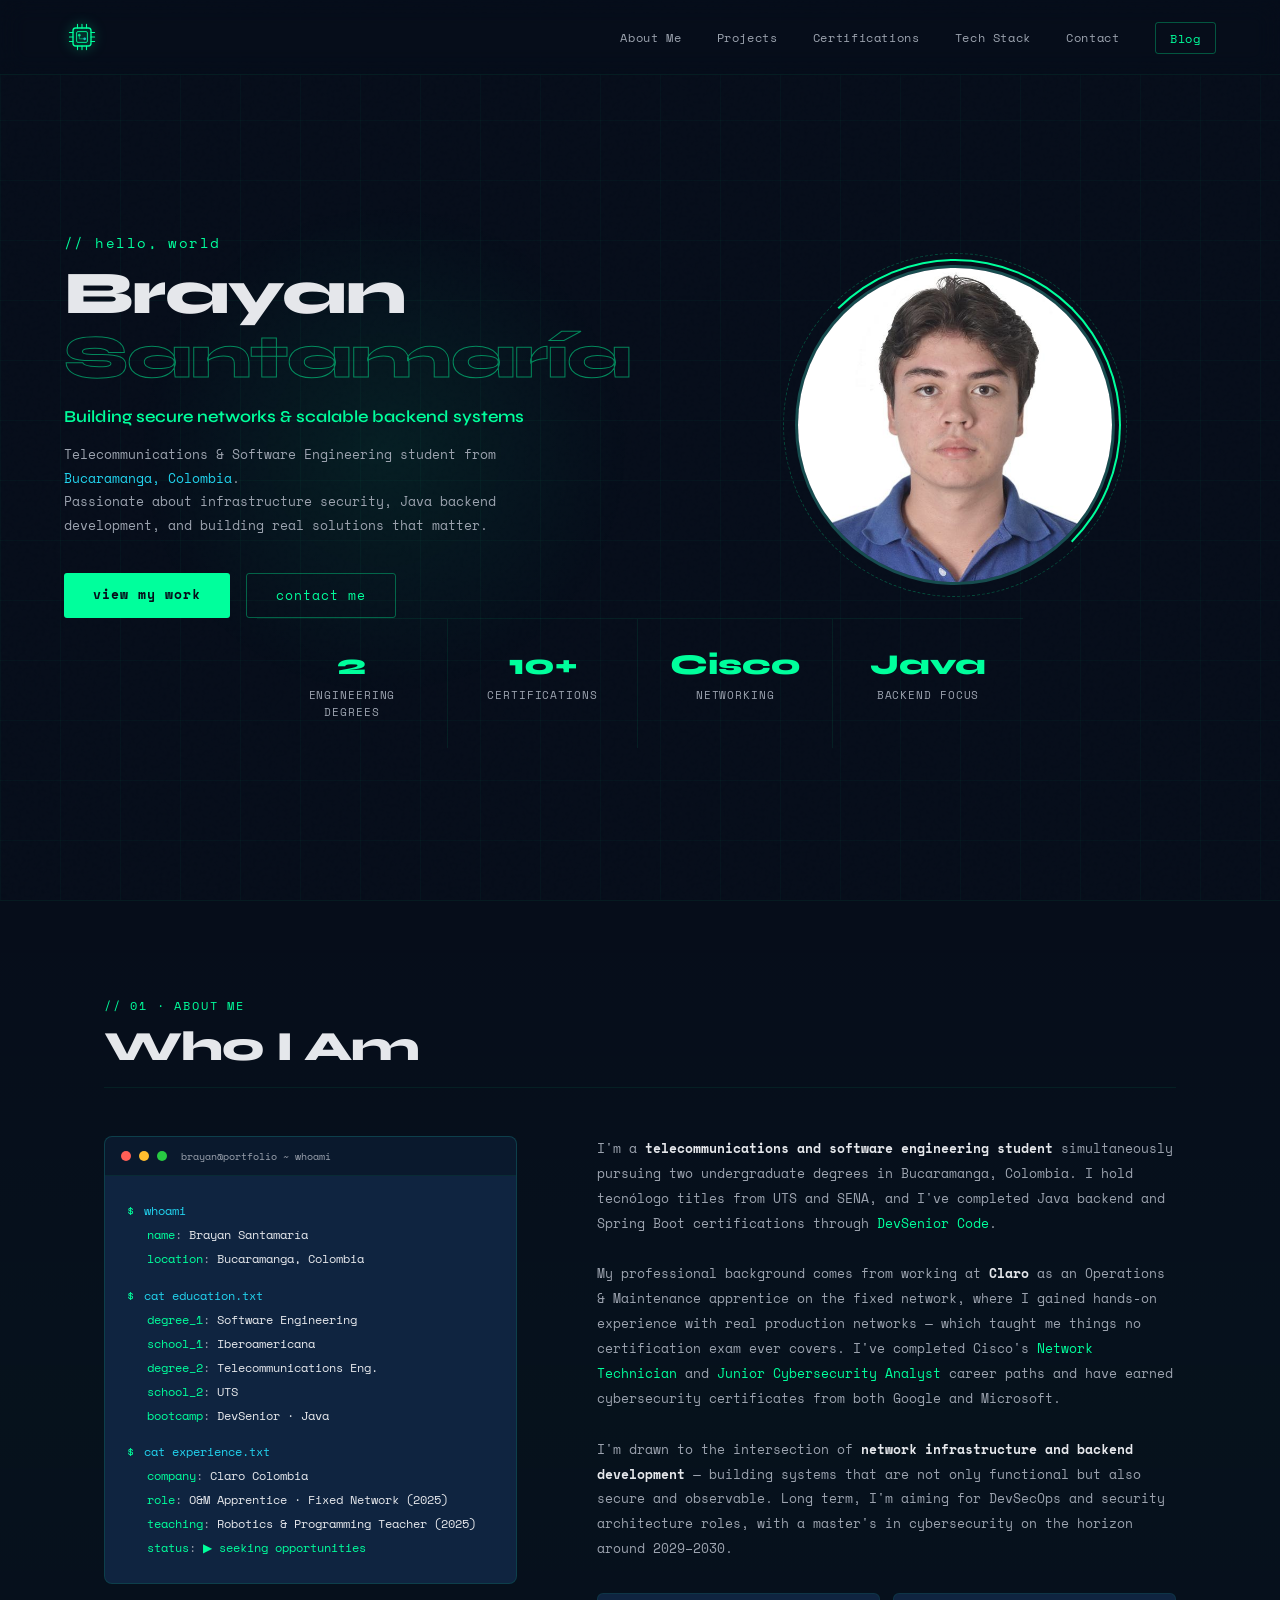
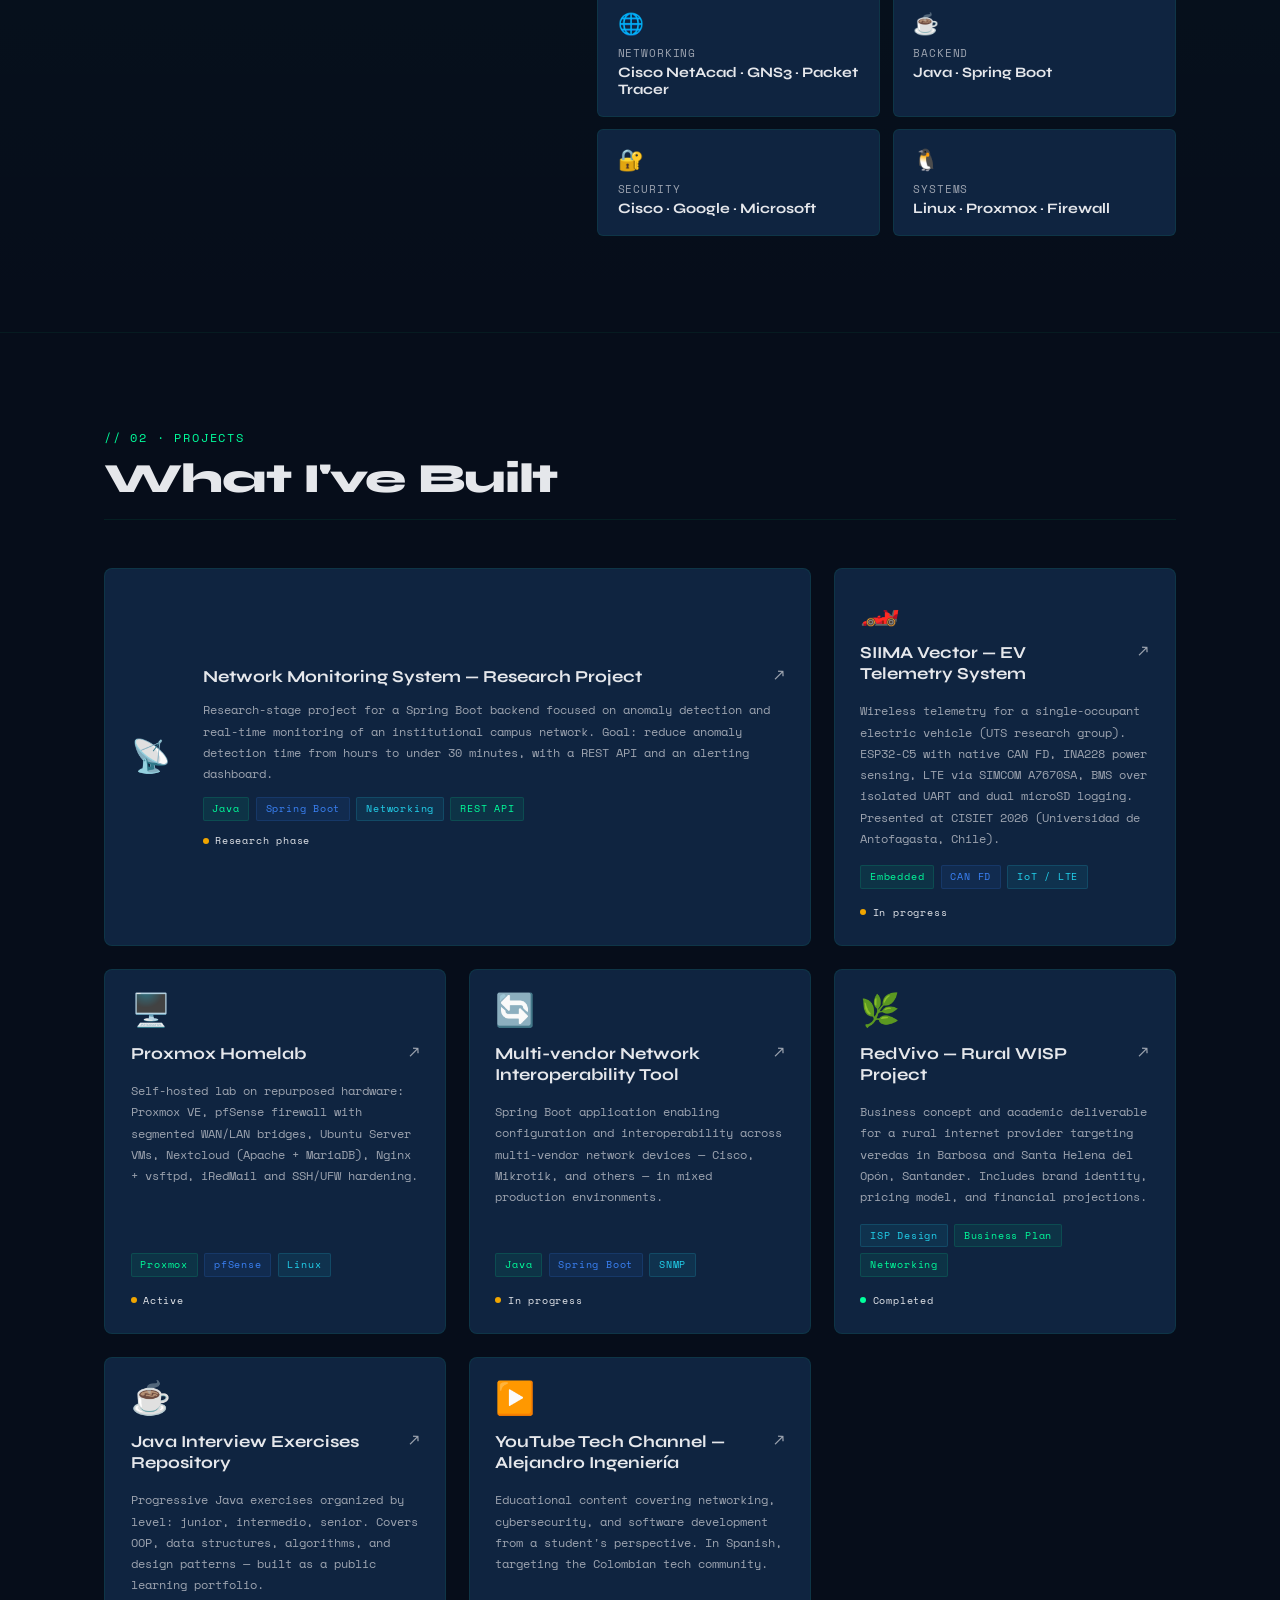
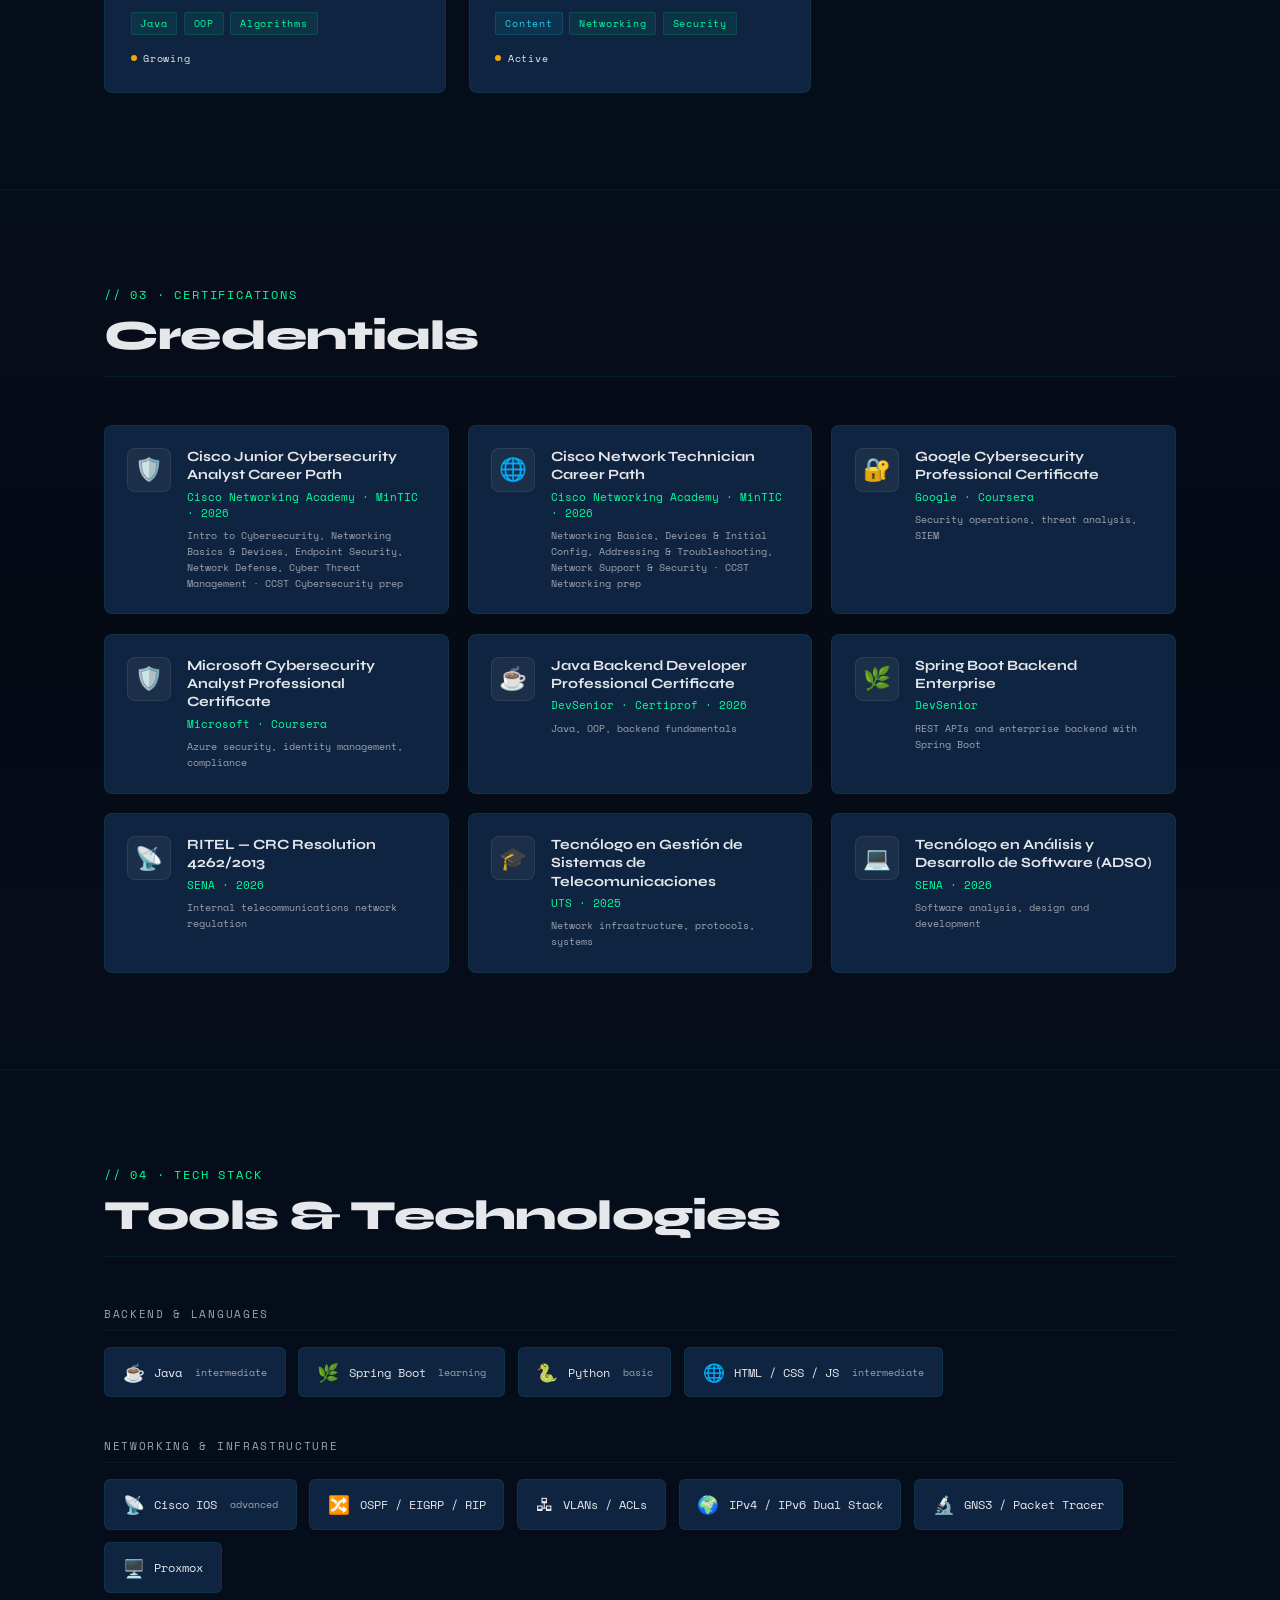
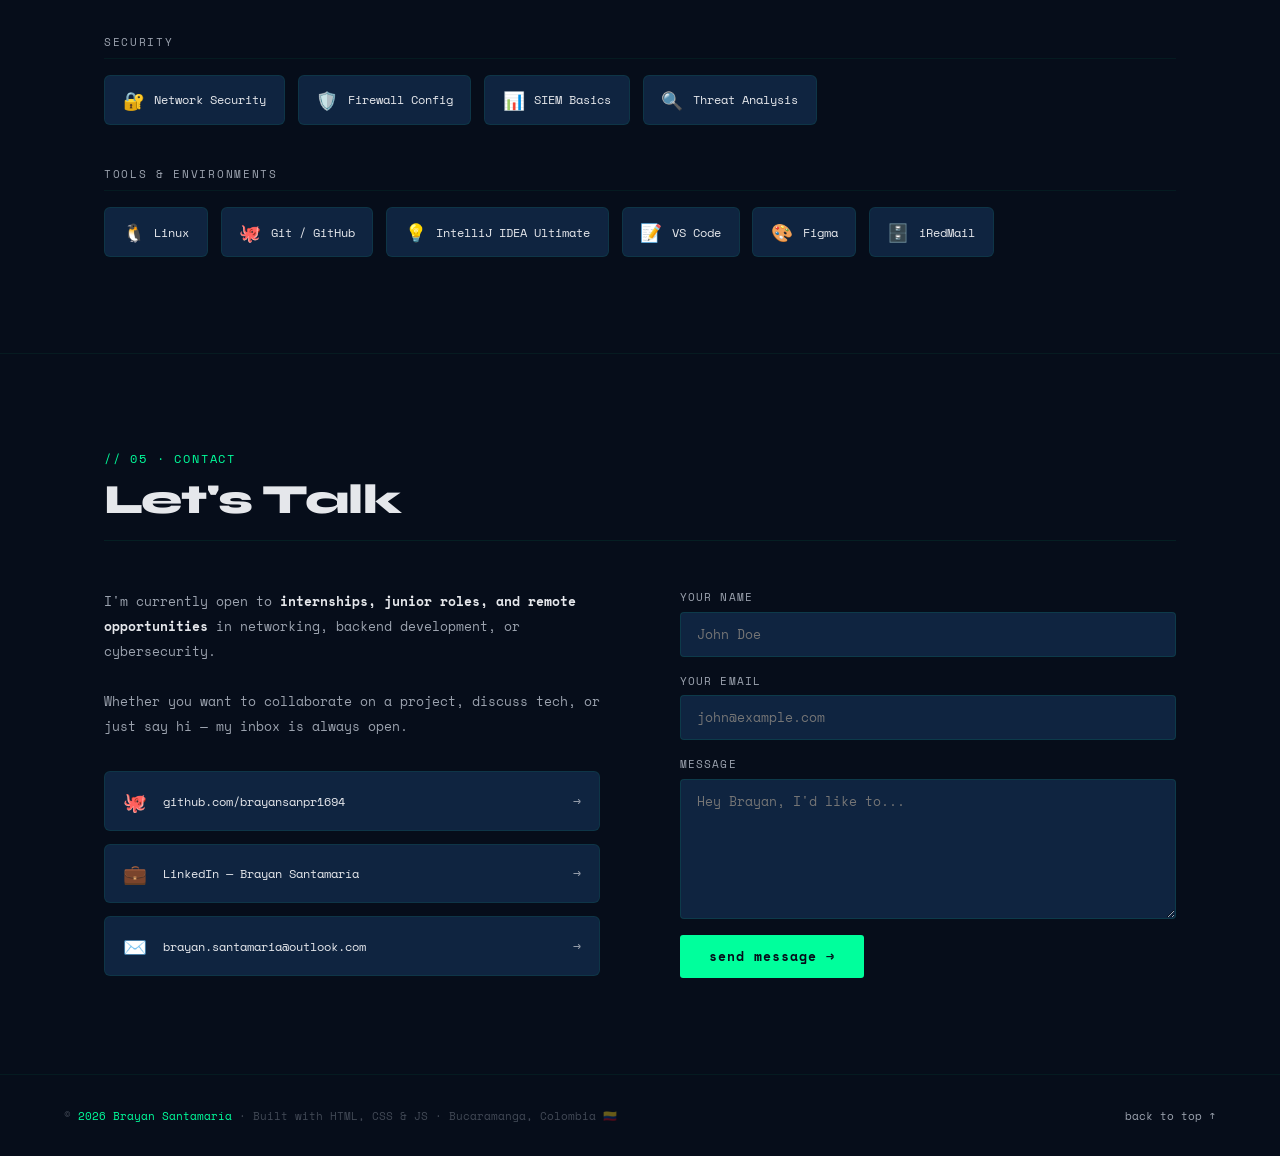
==== index.html @ 41a80bce "Update certification details in index.html Replace single Cisco card with the completed Network Tech" ====
<!DOCTYPE html>
<html lang="en">
<head>
  <meta charset="UTF-8" />
  <meta name="viewport" content="width=device-width, initial-scale=1.0"/>
  <title>Brayan Santamaría · Dev & Security</title>
  <link rel="preconnect" href="https://fonts.googleapis.com">
  <link rel="preconnect" href="https://fonts.gstatic.com" crossorigin>
  <link href="https://fonts.googleapis.com/css2?family=Space+Mono:wght@400;700&family=Syne:wght@400;600;700;800&display=swap" rel="stylesheet">
  <meta name="description" content="Brayan Santamaría — Telecommunications &amp; Software Engineering student. Networking, Java/Spring Boot backend and cybersecurity, aiming at DevSecOps.">
  <meta name="author" content="Brayan Alejandro Santamaría Prieto">
  <link rel="canonical" href="https://brayansantamaria.dev/">
  <meta property="og:type" content="website">
  <meta property="og:url" content="https://brayansantamaria.dev/">
  <meta property="og:title" content="Brayan Santamaría · Dev &amp; Security">
  <meta property="og:description" content="Brayan Santamaría — Telecommunications &amp; Software Engineering student. Networking, Java/Spring Boot backend and cybersecurity, aiming at DevSecOps.">
  <meta property="og:image" content="https://brayansantamaria.dev/assets/photo.jpeg">
  <meta name="twitter:card" content="summary_large_image">
  <link rel="icon" href="data:image/svg+xml,%3Csvg xmlns='http://www.w3.org/2000/svg' viewBox='0 0 40 40'%3E%3Crect width='40' height='40' rx='8' fill='%230b0f14'/%3E%3Crect x='10' y='10' width='20' height='20' rx='3' fill='none' stroke='%2300FF9C' stroke-width='2'/%3E%3Ccircle cx='17' cy='18' r='2' fill='%2300FF9C'/%3E%3Ccircle cx='23' cy='22' r='2' fill='%2322D3EE'/%3E%3C/svg%3E">
  <link rel="stylesheet" href="styles.css">
</head>
<body>

  <!-- NAVBAR -->
  <nav>
    <a href="#hero" class="nav-logo" aria-label="Home">
      <svg viewBox="0 0 40 40" fill="none" xmlns="http://www.w3.org/2000/svg">
        <rect x="10" y="10" width="20" height="20" rx="3" stroke="#00FF9C" stroke-width="1.5"/>
        <rect x="14" y="14" width="12" height="12" rx="1.5" stroke="#00FF9C" stroke-width="1"/>
        <line x1="15" y1="10" x2="15" y2="6"  stroke="#00FF9C" stroke-width="1.2" stroke-linecap="round"/>
        <line x1="20" y1="10" x2="20" y2="6"  stroke="#00FF9C" stroke-width="1.2" stroke-linecap="round"/>
        <line x1="25" y1="10" x2="25" y2="6"  stroke="#00FF9C" stroke-width="1.2" stroke-linecap="round"/>
        <line x1="15" y1="30" x2="15" y2="34" stroke="#00FF9C" stroke-width="1.2" stroke-linecap="round"/>
        <line x1="20" y1="30" x2="20" y2="34" stroke="#00FF9C" stroke-width="1.2" stroke-linecap="round"/>
        <line x1="25" y1="30" x2="25" y2="34" stroke="#00FF9C" stroke-width="1.2" stroke-linecap="round"/>
        <line x1="10" y1="15" x2="6"  y2="15" stroke="#00FF9C" stroke-width="1.2" stroke-linecap="round"/>
        <line x1="10" y1="20" x2="6"  y2="20" stroke="#00FF9C" stroke-width="1.2" stroke-linecap="round"/>
        <line x1="10" y1="25" x2="6"  y2="25" stroke="#00FF9C" stroke-width="1.2" stroke-linecap="round"/>
        <line x1="30" y1="15" x2="34" y2="15" stroke="#00FF9C" stroke-width="1.2" stroke-linecap="round"/>
        <line x1="30" y1="20" x2="34" y2="20" stroke="#00FF9C" stroke-width="1.2" stroke-linecap="round"/>
        <line x1="30" y1="25" x2="34" y2="25" stroke="#00FF9C" stroke-width="1.2" stroke-linecap="round"/>
        <circle cx="17" cy="18" r="1.5" fill="#00FF9C" opacity="0.8"/>
        <circle cx="23" cy="22" r="1.5" fill="#22D3EE" opacity="0.8"/>
        <path d="M17 18 L17 22 L23 22" stroke="#00FF9C" stroke-width="1" opacity="0.6"/>
      </svg>
    </a>
    <ul class="nav-links">
      <li><a href="#about">About Me</a></li>
      <li><a href="#projects">Projects</a></li>
      <li><a href="#certifications">Certifications</a></li>
      <li><a href="#stack">Tech Stack</a></li>
      <li><a href="#contact">Contact</a></li>
      <li><a href="blog.html" class="blog-link">Blog</a></li>
    </ul>

    <!-- Hamburger -->
    <button class="hamburger" id="hamburger" aria-label="Toggle menu">
      <span></span><span></span><span></span>
    </button>
  </nav>

  <!-- Mobile Menu -->
  <div class="mobile-menu" id="mobileMenu">
    <a href="#about"          onclick="closeMenu()">About Me</a>
    <a href="#projects"       onclick="closeMenu()">Projects</a>
    <a href="#certifications" onclick="closeMenu()">Certifications</a>
    <a href="#stack"          onclick="closeMenu()">Tech Stack</a>
    <a href="#contact"        onclick="closeMenu()">Contact</a>
    <a href="blog.html" class="mobile-blog-link">Blog</a>
  </div>

  <!-- HERO -->
  <section id="hero">
    <div class="glow-blob"></div>
    <div style="width:100%; display:flex; flex-direction:column;">
      <div class="hero-content">
        <div class="hero-text">
          <p class="hero-greeting">// hello, world</p>
          <h1 class="hero-name">Brayan<br><span>Santamaría</span></h1>
          <p class="hero-role">Building secure networks &amp; scalable backend systems</p>
          <p class="hero-desc">
            Telecommunications &amp; Software Engineering student from
            <span class="highlight">Bucaramanga, Colombia</span>.<br>
            Passionate about infrastructure security, Java backend development,
            and building real solutions that matter.
          </p>
          <div class="hero-cta">
            <a href="#projects" class="btn-primary">view my work</a>
            <a href="#contact"  class="btn-ghost">contact me</a>
          </div>
        </div>
        <div class="hero-image-wrap">
          <div class="hero-image-ring">
             <img src="assets/photo.jpeg" alt="Brayan Santamaría" class="hero-photo"> 

          </div>
        </div>
      </div>
      <div class="hero-stats">
        <div class="stat-item"><span class="stat-number">2</span><span class="stat-label">Engineering Degrees</span></div>
        <div class="stat-item"><span class="stat-number">10+</span><span class="stat-label">Certifications</span></div>
        <div class="stat-item"><span class="stat-number">Cisco</span><span class="stat-label">Networking</span></div>
        <div class="stat-item"><span class="stat-number">Java</span><span class="stat-label">Backend Focus</span></div>
      </div>
    </div>
  </section>

  <!-- ABOUT ME -->
  <section id="about">
    <div class="section">
      <p class="section-label">// 01 · about me</p>
      <h2 class="section-title">Who I Am</h2>
      <div class="section-divider"></div>
      <div class="about-grid">
        <div class="about-left">
          <div class="about-terminal">
            <div class="terminal-bar">
              <span class="terminal-dot red"></span>
              <span class="terminal-dot yellow"></span>
              <span class="terminal-dot green"></span>
              <span class="terminal-title">brayan@portfolio ~ whoami</span>
            </div>
            <div class="terminal-body">
              <div class="t-line"><span class="t-prompt">$</span><span class="t-cmd">whoami</span></div>
              <div class="t-output"><span class="t-key">name</span>: <span class="t-val">Brayan Santamaría</span></div>
              <div class="t-output"><span class="t-key">location</span>: <span class="t-val">Bucaramanga, Colombia</span></div>
              <div class="t-blank"></div>
              <div class="t-line"><span class="t-prompt">$</span><span class="t-cmd">cat education.txt</span></div>
              <div class="t-output"><span class="t-key">degree_1</span>: <span class="t-val">Software Engineering</span></div>
              <div class="t-output"><span class="t-key">school_1</span>: <span class="t-val">Iberoamericana</span></div>
              <div class="t-output"><span class="t-key">degree_2</span>: <span class="t-val">Telecommunications Eng.</span></div>
              <div class="t-output"><span class="t-key">school_2</span>: <span class="t-val">UTS</span></div>
              <div class="t-output"><span class="t-key">bootcamp</span>: <span class="t-val">DevSenior · Java</span></div>
              <div class="t-blank"></div>
              <div class="t-line"><span class="t-prompt">$</span><span class="t-cmd">cat experience.txt</span></div>
              <div class="t-output"><span class="t-key">company</span>: <span class="t-val">Claro Colombia</span></div>
              <div class="t-output"><span class="t-key">role</span>: <span class="t-val">O&amp;M Apprentice · Fixed Network (2025)</span></div>
              <div class="t-output"><span class="t-key">teaching</span>: <span class="t-val">Robotics &amp; Programming Teacher (2025)</span></div>
              <div class="t-output"><span class="t-key">status</span>: <span class="t-val" style="color:#00FF9C;">▶ seeking opportunities</span></div>
            </div>
          </div>
        </div>
        <div class="about-right">
          <p class="about-text">
            I'm a <strong>telecommunications and software engineering student</strong> simultaneously
            pursuing two undergraduate degrees in Bucaramanga, Colombia. I hold tecnólogo titles from
            UTS and SENA, and I've completed Java backend and Spring Boot certifications through <span class="acc">DevSenior Code</span>.
          </p>
          <p class="about-text">
            My professional background comes from working at <strong>Claro</strong> as an Operations &amp; Maintenance apprentice on the fixed network, where I gained
            hands-on experience with real production networks — which taught me things no certification
            exam ever covers. I've completed Cisco's <span class="acc">Network Technician</span> and <span class="acc">Junior Cybersecurity Analyst</span> career paths and have earned cybersecurity
            certificates from both Google and Microsoft.
          </p>
          <p class="about-text">
            I'm drawn to the intersection of <strong>network infrastructure and backend development</strong> —
            building systems that are not only functional but also secure and observable. Long term, I'm aiming for DevSecOps and security architecture roles,
            with a master's in cybersecurity on the horizon around 2029–2030.
          </p>
          <div class="about-highlights">
            <div class="highlight-card">
              <span class="highlight-icon">🌐</span>
              <div class="highlight-label">Networking</div>
              <div class="highlight-value">Cisco NetAcad · GNS3 · Packet Tracer</div>
            </div>
            <div class="highlight-card">
              <span class="highlight-icon">☕</span>
              <div class="highlight-label">Backend</div>
              <div class="highlight-value">Java · Spring Boot</div>
            </div>
            <div class="highlight-card">
              <span class="highlight-icon">🔐</span>
              <div class="highlight-label">Security</div>
              <div class="highlight-value">Cisco · Google · Microsoft</div>
            </div>
            <div class="highlight-card">
              <span class="highlight-icon">🐧</span>
              <div class="highlight-label">Systems</div>
              <div class="highlight-value">Linux · Proxmox · Firewall</div>
            </div>
          </div>
        </div>
      </div>
    </div>
  </section>

  <!-- PROJECTS -->
  <section id="projects">
    <div class="section">
      <p class="section-label">// 02 · projects</p>
      <h2 class="section-title">What I've Built</h2>
      <div class="section-divider"></div>
      <div class="projects-grid">

        <a class="project-card featured-project">
          <div><div class="project-card-icon">📡</div></div>
          <div style="flex:1;display:flex;flex-direction:column;gap:0.8rem;">
            <div class="project-card-header">
              <div class="project-card-title">Network Monitoring System — Research Project</div>
              <span class="project-card-arrow">↗</span>
            </div>
            <p class="project-card-desc">Research-stage project for a Spring Boot backend focused on anomaly detection and real-time monitoring of an institutional campus network. Goal: reduce anomaly detection time from hours to under 30 minutes, with a REST API and an alerting dashboard.</p>
            <div class="project-tags">
              <span class="project-tag">Java</span>
              <span class="project-tag blue">Spring Boot</span>
              <span class="project-tag cyan">Networking</span>
              <span class="project-tag">REST API</span>
            </div>
            <span class="project-status wip">Research phase</span>
          </div>
        </a>

        <a class="project-card">
          <div class="project-card-icon">🏎️</div>
          <div class="project-card-header">
            <div class="project-card-title">SIIMA Vector — EV Telemetry System</div>
            <span class="project-card-arrow">↗</span>
          </div>
          <p class="project-card-desc">Wireless telemetry for a single-occupant electric vehicle (UTS research group). ESP32-C5 with native CAN FD, INA228 power sensing, LTE via SIMCOM A7670SA, BMS over isolated UART and dual microSD logging. Presented at CISIET 2026 (Universidad de Antofagasta, Chile).</p>
          <div class="project-tags">
            <span class="project-tag">Embedded</span>
            <span class="project-tag blue">CAN FD</span>
            <span class="project-tag cyan">IoT / LTE</span>
          </div>
          <span class="project-status wip">In progress</span>
        </a>

        <a class="project-card">
          <div class="project-card-icon">🖥️</div>
          <div class="project-card-header">
            <div class="project-card-title">Proxmox Homelab</div>
            <span class="project-card-arrow">↗</span>
          </div>
          <p class="project-card-desc">Self-hosted lab on repurposed hardware: Proxmox VE, pfSense firewall with segmented WAN/LAN bridges, Ubuntu Server VMs, Nextcloud (Apache + MariaDB), Nginx + vsftpd, iRedMail and SSH/UFW hardening.</p>
          <div class="project-tags">
            <span class="project-tag">Proxmox</span>
            <span class="project-tag blue">pfSense</span>
            <span class="project-tag cyan">Linux</span>
          </div>
          <span class="project-status wip">Active</span>
        </a>

        <a class="project-card">
          <div class="project-card-icon">🔄</div>
          <div class="project-card-header">
            <div class="project-card-title">Multi-vendor Network Interoperability Tool</div>
            <span class="project-card-arrow">↗</span>
          </div>
          <p class="project-card-desc">Spring Boot application enabling configuration and interoperability across multi-vendor network devices — Cisco, Mikrotik, and others — in mixed production environments.</p>
          <div class="project-tags">
            <span class="project-tag">Java</span>
            <span class="project-tag blue">Spring Boot</span>
            <span class="project-tag cyan">SNMP</span>
          </div>
          <span class="project-status wip">In progress</span>
        </a>

        <a class="project-card">
          <div class="project-card-icon">🌿</div>
          <div class="project-card-header">
            <div class="project-card-title">RedVivo — Rural WISP Project</div>
            <span class="project-card-arrow">↗</span>
          </div>
          <p class="project-card-desc">Business concept and academic deliverable for a rural internet provider targeting veredas in Barbosa and Santa Helena del Opón, Santander. Includes brand identity, pricing model, and financial projections.</p>
          <div class="project-tags">
            <span class="project-tag cyan">ISP Design</span>
            <span class="project-tag">Business Plan</span>
            <span class="project-tag">Networking</span>
          </div>
          <span class="project-status done">Completed</span>
        </a>

        <a href="https://github.com/brayansanpr1694/devsenior-ejercicios" target="_blank" rel="noopener" class="project-card">
          <div class="project-card-icon">☕</div>
          <div class="project-card-header">
            <div class="project-card-title">Java Interview Exercises Repository</div>
            <span class="project-card-arrow">↗</span>
          </div>
          <p class="project-card-desc">Progressive Java exercises organized by level: junior, intermedio, senior. Covers OOP, data structures, algorithms, and design patterns — built as a public learning portfolio.</p>
          <div class="project-tags">
            <span class="project-tag">Java</span>
            <span class="project-tag">OOP</span>
            <span class="project-tag">Algorithms</span>
          </div>
          <span class="project-status wip">Growing</span>
        </a>

        <a href="https://www.youtube.com/@Alejandroingenieria" target="_blank" rel="noopener" class="project-card">
          <div class="project-card-icon">▶️</div>
          <div class="project-card-header">
            <div class="project-card-title">YouTube Tech Channel — Alejandro Ingeniería</div>
            <span class="project-card-arrow">↗</span>
          </div>
          <p class="project-card-desc">Educational content covering networking, cybersecurity, and software development from a student's perspective. In Spanish, targeting the Colombian tech community.</p>
          <div class="project-tags">
            <span class="project-tag cyan">Content</span>
            <span class="project-tag">Networking</span>
            <span class="project-tag">Security</span>
          </div>
          <span class="project-status wip">Active</span>
        </a>

      </div>
    </div>
  </section>

  <!-- CERTIFICATIONS -->
  <section id="certifications">
    <div class="section">
      <p class="section-label">// 03 · certifications</p>
      <h2 class="section-title">Credentials</h2>
      <div class="section-divider"></div>
      <div class="certs-grid">

        <a href="https://www.linkedin.com/in/brayan-santamaria-developer/details/certifications/" target="_blank" rel="noopener" class="cert-card">
          <div class="cert-logo">🛡️</div>
          <div class="cert-info">
            <div class="cert-name">Cisco Junior Cybersecurity Analyst Career Path</div>
            <div class="cert-issuer">Cisco Networking Academy · MinTIC · 2026</div>
            <div class="cert-date">Intro to Cybersecurity, Networking Basics &amp; Devices, Endpoint Security, Network Defense, Cyber Threat Management · CCST Cybersecurity prep</div>
          </div>
        </a>

        <a href="https://www.linkedin.com/in/brayan-santamaria-developer/details/certifications/" target="_blank" rel="noopener" class="cert-card">
          <div class="cert-logo">🌐</div>
          <div class="cert-info">
            <div class="cert-name">Cisco Network Technician Career Path</div>
            <div class="cert-issuer">Cisco Networking Academy · MinTIC · 2026</div>
            <div class="cert-date">Networking Basics, Devices &amp; Initial Config, Addressing &amp; Troubleshooting, Network Support &amp; Security · CCST Networking prep</div>
          </div>
        </a>

        <a class="cert-card">
          <div class="cert-logo">🔐</div>
          <div class="cert-info">
            <div class="cert-name">Google Cybersecurity Professional Certificate</div>
            <div class="cert-issuer">Google · Coursera</div>
            <div class="cert-date">Security operations, threat analysis, SIEM</div>
          </div>
        </a>

        <a class="cert-card">
          <div class="cert-logo">🛡️</div>
          <div class="cert-info">
            <div class="cert-name">Microsoft Cybersecurity Analyst Professional Certificate</div>
            <div class="cert-issuer">Microsoft · Coursera</div>
            <div class="cert-date">Azure security, identity management, compliance</div>
          </div>
        </a>

        <a class="cert-card">
          <div class="cert-logo">☕</div>
          <div class="cert-info">
            <div class="cert-name">Java Backend Developer Professional Certificate</div>
            <div class="cert-issuer">DevSenior · Certiprof · 2026</div>
            <div class="cert-date">Java, OOP, backend fundamentals</div>
          </div>
        </a>

        <a class="cert-card">
          <div class="cert-logo">🌿</div>
          <div class="cert-info">
            <div class="cert-name">Spring Boot Backend Enterprise</div>
            <div class="cert-issuer">DevSenior</div>
            <div class="cert-date">REST APIs and enterprise backend with Spring Boot</div>
          </div>
        </a>

        <a href="https://www.linkedin.com/in/brayan-santamaria-developer/details/certifications/" target="_blank" rel="noopener" class="cert-card">
          <div class="cert-logo">📡</div>
          <div class="cert-info">
            <div class="cert-name">RITEL — CRC Resolution 4262/2013</div>
            <div class="cert-issuer">SENA · 2026</div>
            <div class="cert-date">Internal telecommunications network regulation</div>
          </div>
        </a>

        <a class="cert-card">
          <div class="cert-logo">🎓</div>
          <div class="cert-info">
            <div class="cert-name">Tecnólogo en Gestión de Sistemas de Telecomunicaciones</div>
            <div class="cert-issuer">UTS · 2025</div>
            <div class="cert-date">Network infrastructure, protocols, systems</div>
          </div>
        </a>

        <a class="cert-card">
          <div class="cert-logo">💻</div>
          <div class="cert-info">
            <div class="cert-name">Tecnólogo en Análisis y Desarrollo de Software (ADSO)</div>
            <div class="cert-issuer">SENA · 2026</div>
            <div class="cert-date">Software analysis, design and development</div>
          </div>
        </a>

      </div>
    </div>
  </section>

  <!-- TECH STACK -->
  <section id="stack">
    <div class="section">
      <p class="section-label">// 04 · tech stack</p>
      <h2 class="section-title">Tools &amp; Technologies</h2>
      <div class="section-divider"></div>
      <div class="stack-categories">

        <div>
          <div class="stack-category-label">Backend &amp; Languages</div>
          <div class="stack-items">
            <div class="stack-item"><span class="stack-item-icon">☕</span> Java <span class="stack-level">intermediate</span></div>
            <div class="stack-item"><span class="stack-item-icon">🌿</span> Spring Boot <span class="stack-level">learning</span></div>
            <div class="stack-item"><span class="stack-item-icon">🐍</span> Python <span class="stack-level">basic</span></div>
            <div class="stack-item"><span class="stack-item-icon">🌐</span> HTML / CSS / JS <span class="stack-level">intermediate</span></div>
          </div>
        </div>

        <div>
          <div class="stack-category-label">Networking &amp; Infrastructure</div>
          <div class="stack-items">
            <div class="stack-item"><span class="stack-item-icon">📡</span> Cisco IOS <span class="stack-level">advanced</span></div>
            <div class="stack-item"><span class="stack-item-icon">🔀</span> OSPF / EIGRP / RIP</div>
            <div class="stack-item"><span class="stack-item-icon">🖧</span> VLANs / ACLs</div>
            <div class="stack-item"><span class="stack-item-icon">🌍</span> IPv4 / IPv6 Dual Stack</div>
            <div class="stack-item"><span class="stack-item-icon">🔬</span> GNS3 / Packet Tracer</div>
            <div class="stack-item"><span class="stack-item-icon">🖥️</span> Proxmox</div>
          </div>
        </div>

        <div>
          <div class="stack-category-label">Security</div>
          <div class="stack-items">
            <div class="stack-item"><span class="stack-item-icon">🔐</span> Network Security</div>
            <div class="stack-item"><span class="stack-item-icon">🛡️</span> Firewall Config</div>
            <div class="stack-item"><span class="stack-item-icon">📊</span> SIEM Basics</div>
            <div class="stack-item"><span class="stack-item-icon">🔍</span> Threat Analysis</div>
          </div>
        </div>

        <div>
          <div class="stack-category-label">Tools &amp; Environments</div>
          <div class="stack-items">
            <div class="stack-item"><span class="stack-item-icon">🐧</span> Linux</div>
            <div class="stack-item"><span class="stack-item-icon">🐙</span> Git / GitHub</div>
            <div class="stack-item"><span class="stack-item-icon">💡</span> IntelliJ IDEA Ultimate</div>
            <div class="stack-item"><span class="stack-item-icon">📝</span> VS Code</div>
            <div class="stack-item"><span class="stack-item-icon">🎨</span> Figma</div>
            <div class="stack-item"><span class="stack-item-icon">🗄️</span> iRedMail</div>
          </div>
        </div>

      </div>
    </div>
  </section>

  <!-- CONTACT -->
  <section id="contact">
    <div class="section">
      <p class="section-label">// 05 · contact</p>
      <h2 class="section-title">Let's Talk</h2>
      <div class="section-divider"></div>
      <div class="contact-grid">

        <div class="contact-left">
          <p class="contact-intro">
            I'm currently open to <strong>internships, junior roles, and remote opportunities</strong>
            in networking, backend development, or cybersecurity.<br><br>
            Whether you want to collaborate on a project, discuss tech, or just say hi —
            my inbox is always open.
          </p>
          <div class="contact-links">
            <a href="https://github.com/brayansanpr1694" target="_blank" class="contact-link">
              <span class="contact-link-icon">🐙</span>
              <span class="contact-link-label">github.com/brayansanpr1694</span>
              <span class="contact-link-arrow">→</span>
            </a>
            <a href="https://www.linkedin.com/in/brayan-santamaria-developer" target="_blank" class="contact-link">
              <span class="contact-link-icon">💼</span>
              <span class="contact-link-label">LinkedIn — Brayan Santamaría</span>
              <span class="contact-link-arrow">→</span>
            </a>
            <a href="mailto:brayan.santamaria@outlook.com" class="contact-link">
              <span class="contact-link-icon">✉️</span>
              <span class="contact-link-label">brayan.santamaria@outlook.com</span>
              <span class="contact-link-arrow">→</span>
            </a>
          </div>
        </div>

        <div>
          <form class="contact-form" onsubmit="handleSubmit(event)">
            <div class="form-group">
              <label class="form-label" for="name">Your name</label>
              <input class="form-input" type="text" id="name" placeholder="John Doe" required>
            </div>
            <div class="form-group">
              <label class="form-label" for="email">Your email</label>
              <input class="form-input" type="email" id="email" placeholder="john@example.com" required>
            </div>
            <div class="form-group">
              <label class="form-label" for="message">Message</label>
              <textarea class="form-textarea" id="message" placeholder="Hey Brayan, I'd like to..." required></textarea>
            </div>
            <button type="submit" class="btn-primary" style="align-self:flex-start;" id="submit-btn">
              send message →
            </button>
          </form>
        </div>

      </div>
    </div>
  </section>

  <!-- FOOTER -->
  <footer>
    <p class="footer-copy">© <span id="year">2026</span> <span>Brayan Santamaría</span> · Built with HTML, CSS &amp; JS · Bucaramanga, Colombia 🇨🇴</p>
    <a href="#hero" class="footer-back">back to top ↑</a>
  </footer>

  <script>
    document.getElementById('year').textContent = new Date().getFullYear();

    // Hamburger menu
    const hamburger = document.getElementById('hamburger');
    const mobileMenu = document.getElementById('mobileMenu');

    hamburger.addEventListener('click', () => {
      hamburger.classList.toggle('open');
      mobileMenu.classList.toggle('open');
      document.body.style.overflow = mobileMenu.classList.contains('open') ? 'hidden' : '';
    });

    function closeMenu() {
      hamburger.classList.remove('open');
      mobileMenu.classList.remove('open');
      document.body.style.overflow = '';
    }

    // Navbar shrink on scroll
    const nav = document.querySelector('nav');
    window.addEventListener('scroll', () => {
      nav.style.padding = window.scrollY > 60 ? '0.8rem 4rem' : '1.2rem 4rem';
    });

    // Active nav link highlight
    const sections = document.querySelectorAll('section[id]');
    const navLinks = document.querySelectorAll('.nav-links a:not(.blog-link)');
    window.addEventListener('scroll', () => {
      let current = '';
      sections.forEach(s => {
        if (window.scrollY >= s.offsetTop - 120) current = s.getAttribute('id');
      });
      navLinks.forEach(a => {
        a.style.color = a.getAttribute('href') === `#${current}` ? 'var(--accent)' : '';
      });
    });

    // Contact form (FormSubmit → brayan.santamaria@outlook.com)
    async function handleSubmit(e) {
      e.preventDefault();
      const form = e.target;
      const btn = document.getElementById('submit-btn');
      btn.disabled = true;
      btn.textContent = 'sending...';
      try {
        const res = await fetch('https://formsubmit.co/ajax/brayan.santamaria@outlook.com', {
          method: 'POST',
          headers: { 'Content-Type': 'application/json', 'Accept': 'application/json' },
          body: JSON.stringify({
            name: document.getElementById('name').value,
            email: document.getElementById('email').value,
            message: document.getElementById('message').value,
            _subject: 'Nuevo mensaje desde brayansantamaria.dev',
            _template: 'table'
          })
        });
        const data = await res.json();
        if (!res.ok || String(data.success) !== 'true') throw new Error('send failed');
        btn.textContent = 'message sent ✓';
        btn.style.cssText = 'background:rgba(0,255,156,0.15);color:var(--accent);border:1px solid rgba(0,255,156,0.4);';
        form.reset();
      } catch (err) {
        btn.textContent = 'error — please email me directly';
      }
      setTimeout(() => {
        btn.textContent = 'send message →';
        btn.style.cssText = '';
        btn.disabled = false;
      }, 4000);
    }

    // Scroll reveal for cards
    const observer = new IntersectionObserver((entries) => {
      entries.forEach(entry => {
        if (entry.isIntersecting) {
          entry.target.style.opacity = '1';
          entry.target.style.transform = 'translateY(0)';
        }
      });
    }, { threshold: 0.08 });

    document.querySelectorAll('.project-card, .cert-card, .highlight-card, .stack-item, .contact-link').forEach(el => {
      el.style.opacity = '0';
      el.style.transform = 'translateY(18px)';
      el.style.transition = 'opacity 0.5s ease, transform 0.5s ease';
      observer.observe(el);
    });
  </script>

</body>
</html>
---- styles.css ----
/* ══════════════════════════════════════════
   Brayan Santamaría · Portfolio
   styles.css — shared across all pages
   ══════════════════════════════════════════ */

*, *::before, *::after { box-sizing: border-box; margin: 0; padding: 0; }

:root {
  --bg-deep:    #060D1A;
  --bg-base:    #0A192F;
  --bg-card:    #0F2440;
  --accent:     #00FF9C;
  --accent-dim: rgba(0,255,156,0.12);
  --blue:       #3B82F6;
  --cyan:       #22D3EE;
  --text:       #E5E7EB;
  --muted:      #9CA3AF;
  --font-head:  'Syne', sans-serif;
  --font-mono:  'Space Mono', monospace;
}

html { scroll-behavior: smooth; }

body {
  background-color: var(--bg-deep);
  color: var(--text);
  font-family: var(--font-head);
  min-height: 100vh;
  overflow-x: hidden;
}

/* ── NOISE OVERLAY ── */
body::before {
  content: '';
  position: fixed;
  inset: 0;
  background-image: url("data:image/svg+xml,%3Csvg viewBox='0 0 256 256' xmlns='http://www.w3.org/2000/svg'%3E%3Cfilter id='noise'%3E%3CfeTurbulence type='fractalNoise' baseFrequency='0.9' numOctaves='4' stitchTiles='stitch'/%3E%3C/filter%3E%3Crect width='100%25' height='100%25' filter='url(%23noise)' opacity='0.04'/%3E%3C/svg%3E");
  pointer-events: none;
  z-index: 0;
  opacity: 0.4;
}

/* ══════════════════════════════════════════
   NAVBAR
   ══════════════════════════════════════════ */
nav {
  position: fixed;
  top: 0; left: 0; right: 0;
  z-index: 100;
  display: flex;
  align-items: center;
  justify-content: space-between;
  padding: 1.2rem 4rem;
  background: rgba(6, 13, 26, 0.85);
  backdrop-filter: blur(12px);
  border-bottom: 1px solid rgba(0,255,156,0.07);
  transition: padding 0.3s ease;
}

.nav-logo {
  display: flex;
  align-items: center;
  gap: 0.6rem;
  text-decoration: none;
}

.nav-logo svg {
  width: 36px;
  height: 36px;
  filter: drop-shadow(0 0 6px rgba(0,255,156,0.5));
  transition: filter 0.3s;
}

.nav-logo:hover svg {
  filter: drop-shadow(0 0 12px rgba(0,255,156,0.9));
}

.nav-links {
  display: flex;
  align-items: center;
  gap: 2.2rem;
  list-style: none;
}

.nav-links a {
  font-family: var(--font-mono);
  font-size: 0.78rem;
  color: var(--muted);
  text-decoration: none;
  letter-spacing: 0.05em;
  position: relative;
  transition: color 0.2s;
}

.nav-links a::after {
  content: '';
  position: absolute;
  bottom: -4px; left: 0;
  width: 0; height: 1px;
  background: var(--accent);
  transition: width 0.25s ease;
}

.nav-links a:hover { color: var(--accent); }
.nav-links a:hover::after { width: 100%; }

.nav-links .blog-link {
  color: var(--accent);
  border: 1px solid rgba(0,255,156,0.3);
  padding: 0.35rem 0.9rem;
  border-radius: 3px;
  transition: background 0.2s, color 0.2s;
}

.nav-links .blog-link:hover {
  background: var(--accent-dim);
  color: var(--accent);
}

.nav-links .blog-link::after { display: none; }

/* ══════════════════════════════════════════
   ANIMATIONS
   ══════════════════════════════════════════ */
@keyframes fadeUp {
  from { opacity: 0; transform: translateY(30px); }
  to   { opacity: 1; transform: translateY(0); }
}

@keyframes pulse {
  0%, 100% { transform: translate(-50%, -50%) scale(1); opacity: 0.6; }
  50%       { transform: translate(-50%, -50%) scale(1.15); opacity: 1; }
}

@keyframes spin {
  to { transform: rotate(360deg); }
}

@keyframes blink {
  0%, 100% { opacity: 1; }
  50%       { opacity: 0.3; }
}

@keyframes scrollDrop {
  0%   { transform: scaleY(0); transform-origin: top; }
  50%  { transform: scaleY(1); transform-origin: top; }
  51%  { transform: scaleY(1); transform-origin: bottom; }
  100% { transform: scaleY(0); transform-origin: bottom; }
}

/* ══════════════════════════════════════════
   HERO
   ══════════════════════════════════════════ */
#hero {
  position: relative;
  min-height: 100vh;
  display: flex;
  align-items: center;
  padding: 0 4rem;
  overflow: hidden;
}

#hero::after {
  content: '';
  position: absolute;
  inset: 0;
  background-image:
    linear-gradient(rgba(0,255,156,0.03) 1px, transparent 1px),
    linear-gradient(90deg, rgba(0,255,156,0.03) 1px, transparent 1px);
  background-size: 60px 60px;
  pointer-events: none;
}

.glow-blob {
  position: absolute;
  width: 500px;
  height: 500px;
  border-radius: 50%;
  background: radial-gradient(circle, rgba(0,255,156,0.07) 0%, transparent 70%);
  top: 50%; left: 30%;
  transform: translate(-50%, -50%);
  pointer-events: none;
  animation: pulse 6s ease-in-out infinite;
}

.hero-content {
  position: relative;
  z-index: 1;
  display: grid;
  grid-template-columns: 1fr 1fr;
  align-items: center;
  gap: 4rem;
  width: 100%;
  max-width: 1200px;
  margin: 0 auto;
  padding-top: 5rem;
}

.hero-text { animation: fadeUp 0.8s ease both; }

.hero-greeting {
  font-family: var(--font-mono);
  font-size: 0.9rem;
  color: var(--accent);
  letter-spacing: 0.1em;
  margin-bottom: 0.6rem;
  animation: fadeUp 0.8s 0.1s ease both;
}

.hero-name {
  font-family: var(--font-head);
  font-size: clamp(2.4rem, 5vw, 3.8rem);
  font-weight: 800;
  line-height: 1.05;
  color: var(--text);
  letter-spacing: -0.02em;
  margin-bottom: 1rem;
  animation: fadeUp 0.8s 0.2s ease both;
}

.hero-name span {
  color: transparent;
  -webkit-text-stroke: 1px rgba(0,255,156,0.5);
}

.hero-role {
  font-size: 1.05rem;
  font-weight: 600;
  color: var(--accent);
  margin-bottom: 1rem;
  animation: fadeUp 0.8s 0.3s ease both;
}

.hero-desc {
  font-family: var(--font-mono);
  font-size: 0.82rem;
  color: var(--muted);
  line-height: 1.8;
  max-width: 440px;
  margin-bottom: 2.2rem;
  animation: fadeUp 0.8s 0.4s ease both;
}

.hero-desc .highlight { color: var(--cyan); }

.hero-cta {
  display: flex;
  gap: 1rem;
  flex-wrap: wrap;
  animation: fadeUp 0.8s 0.5s ease both;
}

.hero-image-wrap {
  display: flex;
  justify-content: center;
  align-items: center;
  position: relative;
  animation: fadeUp 0.8s 0.3s ease both;
}

.hero-image-ring {
  position: relative;
  width: 320px;
  height: 320px;
}

.hero-image-ring::before {
  content: '';
  position: absolute;
  inset: -12px;
  border-radius: 50%;
  border: 1px dashed rgba(0,255,156,0.25);
  animation: spin 20s linear infinite;
}

.hero-image-ring::after {
  content: '';
  position: absolute;
  inset: -6px;
  border-radius: 50%;
  border: 2px solid transparent;
  border-top-color: var(--accent);
  border-right-color: var(--accent);
  animation: spin 8s linear infinite;
}

.hero-photo {
  width: 100%;
  height: 100%;
  border-radius: 50%;
  object-fit: cover;
  border: 3px solid rgba(0,255,156,0.2);
  filter: grayscale(20%);
  transition: filter 0.3s;
  background: var(--bg-card);
}

.photo-placeholder {
  width: 100%;
  height: 100%;
  border-radius: 50%;
  background: var(--bg-card);
  border: 3px solid rgba(0,255,156,0.2);
  display: flex;
  flex-direction: column;
  align-items: center;
  justify-content: center;
  gap: 0.5rem;
  color: var(--muted);
  font-family: var(--font-mono);
  font-size: 0.7rem;
  text-align: center;
}

.photo-placeholder svg {
  width: 48px;
  height: 48px;
  opacity: 0.3;
}

.status-badge {
  position: absolute;
  bottom: 16px;
  right: -10px;
  background: var(--bg-card);
  border: 1px solid rgba(0,255,156,0.25);
  border-radius: 20px;
  padding: 0.4rem 0.9rem;
  display: flex;
  align-items: center;
  gap: 0.5rem;
  font-family: var(--font-mono);
  font-size: 0.7rem;
  color: var(--text);
  white-space: nowrap;
}

.status-dot {
  width: 7px;
  height: 7px;
  border-radius: 50%;
  background: var(--accent);
  animation: blink 2s ease-in-out infinite;
}

.hero-stats {
  position: relative;
  z-index: 1;
  display: flex;
  justify-content: center;
  gap: 0;
  max-width: 900px;
  margin: 0 auto;
  border-top: 1px solid rgba(0,255,156,0.08);
  animation: fadeUp 0.8s 0.7s ease both;
}

.stat-item {
  flex: 1;
  padding: 1.8rem 2rem;
  text-align: center;
  border-right: 1px solid rgba(0,255,156,0.08);
}

.stat-item:last-child { border-right: none; }

.stat-number {
  font-family: var(--font-head);
  font-size: 1.8rem;
  font-weight: 800;
  color: var(--accent);
  display: block;
}

.stat-label {
  font-family: var(--font-mono);
  font-size: 0.7rem;
  color: var(--muted);
  letter-spacing: 0.08em;
  text-transform: uppercase;
  margin-top: 0.2rem;
  display: block;
}

.scroll-hint {
  position: absolute;
  bottom: 2rem;
  left: 50%;
  transform: translateX(-50%);
  display: flex;
  flex-direction: column;
  align-items: center;
  gap: 0.4rem;
  font-family: var(--font-mono);
  font-size: 0.65rem;
  color: var(--muted);
  letter-spacing: 0.1em;
  animation: fadeUp 1s 1s ease both;
  z-index: 1;
}

.scroll-line {
  width: 1px;
  height: 40px;
  background: linear-gradient(to bottom, var(--accent), transparent);
  animation: scrollDrop 1.5s ease-in-out infinite;
}

/* ══════════════════════════════════════════
   SHARED BUTTONS
   ══════════════════════════════════════════ */
.btn-primary {
  font-family: var(--font-mono);
  font-size: 0.8rem;
  letter-spacing: 0.08em;
  color: var(--bg-deep);
  background: var(--accent);
  border: none;
  padding: 0.75rem 1.8rem;
  border-radius: 3px;
  cursor: pointer;
  text-decoration: none;
  font-weight: 700;
  transition: box-shadow 0.2s, transform 0.2s;
  display: inline-block;
}

.btn-primary:hover {
  box-shadow: 0 0 24px rgba(0,255,156,0.5);
  transform: translateY(-2px);
}

.btn-ghost {
  font-family: var(--font-mono);
  font-size: 0.8rem;
  letter-spacing: 0.08em;
  color: var(--accent);
  background: transparent;
  border: 1px solid rgba(0,255,156,0.35);
  padding: 0.75rem 1.8rem;
  border-radius: 3px;
  cursor: pointer;
  text-decoration: none;
  transition: background 0.2s, transform 0.2s;
  display: inline-block;
}

.btn-ghost:hover {
  background: var(--accent-dim);
  transform: translateY(-2px);
}

/* ══════════════════════════════════════════
   SHARED SECTION STYLES
   ══════════════════════════════════════════ */
.section {
  position: relative;
  z-index: 1;
  padding: 6rem 4rem;
  max-width: 1200px;
  margin: 0 auto;
}

.section-label {
  font-family: var(--font-mono);
  font-size: 0.75rem;
  color: var(--accent);
  letter-spacing: 0.15em;
  text-transform: uppercase;
  margin-bottom: 0.5rem;
}

.section-title {
  font-family: var(--font-head);
  font-size: clamp(1.8rem, 3.5vw, 2.6rem);
  font-weight: 800;
  color: var(--text);
  letter-spacing: -0.02em;
  margin-bottom: 1rem;
}

.section-divider {
  width: 100%;
  height: 1px;
  background: rgba(0,255,156,0.08);
  margin-bottom: 3rem;
}

.coming-soon {
  min-height: 40vh;
  display: flex;
  align-items: center;
  justify-content: center;
  font-family: var(--font-mono);
  font-size: 0.8rem;
  color: rgba(156,163,175,0.3);
  border-top: 1px solid rgba(0,255,156,0.05);
  letter-spacing: 0.1em;
}

/* ══════════════════════════════════════════
   BLOG PAGE
   ══════════════════════════════════════════ */
.blog-hero {
  position: relative;
  padding: 10rem 4rem 4rem;
  overflow: hidden;
}

.blog-hero::after {
  content: '';
  position: absolute;
  inset: 0;
  background-image:
    linear-gradient(rgba(0,255,156,0.03) 1px, transparent 1px),
    linear-gradient(90deg, rgba(0,255,156,0.03) 1px, transparent 1px);
  background-size: 60px 60px;
  pointer-events: none;
}

.blog-hero-content {
  position: relative;
  z-index: 1;
  max-width: 800px;
}

.blog-grid {
  display: grid;
  grid-template-columns: repeat(auto-fill, minmax(340px, 1fr));
  gap: 1.5rem;
  padding: 0 4rem 6rem;
  max-width: 1200px;
  margin: 0 auto;
  position: relative;
  z-index: 1;
}

.blog-card {
  background: var(--bg-card);
  border: 1px solid rgba(0,255,156,0.08);
  border-radius: 6px;
  overflow: hidden;
  text-decoration: none;
  display: flex;
  flex-direction: column;
  transition: border-color 0.25s, transform 0.25s, box-shadow 0.25s;
  cursor: pointer;
}

.blog-card:hover {
  border-color: rgba(0,255,156,0.3);
  transform: translateY(-4px);
  box-shadow: 0 12px 40px rgba(0,0,0,0.4), 0 0 0 1px rgba(0,255,156,0.1);
}

.blog-card-tag-bar {
  padding: 1rem 1.4rem 0;
  display: flex;
  gap: 0.5rem;
  flex-wrap: wrap;
}

.blog-tag {
  font-family: var(--font-mono);
  font-size: 0.65rem;
  letter-spacing: 0.1em;
  text-transform: uppercase;
  padding: 0.2rem 0.6rem;
  border-radius: 2px;
  background: var(--accent-dim);
  color: var(--accent);
}

.blog-tag.blue { background: rgba(59,130,246,0.12); color: var(--blue); }
.blog-tag.cyan { background: rgba(34,211,238,0.12); color: var(--cyan); }

.blog-card-body {
  padding: 1rem 1.4rem 1.4rem;
  flex: 1;
  display: flex;
  flex-direction: column;
}

.blog-card-title {
  font-family: var(--font-head);
  font-size: 1.05rem;
  font-weight: 700;
  color: var(--text);
  margin-bottom: 0.6rem;
  line-height: 1.3;
  transition: color 0.2s;
}

.blog-card:hover .blog-card-title { color: var(--accent); }

.blog-card-excerpt {
  font-family: var(--font-mono);
  font-size: 0.75rem;
  color: var(--muted);
  line-height: 1.7;
  flex: 1;
  margin-bottom: 1.2rem;
}

.blog-card-footer {
  display: flex;
  align-items: center;
  justify-content: space-between;
  font-family: var(--font-mono);
  font-size: 0.68rem;
  color: rgba(156,163,175,0.5);
}

.blog-card-footer .read-more {
  color: var(--accent);
  display: flex;
  align-items: center;
  gap: 0.3rem;
  transition: gap 0.2s;
}

.blog-card:hover .read-more { gap: 0.6rem; }

/* featured post */
.blog-card.featured {
  grid-column: 1 / -1;
  flex-direction: row;
  min-height: 220px;
}

.blog-card.featured .blog-card-tag-bar {
  padding: 1.4rem 1.8rem 0;
}

.blog-card.featured .blog-card-body {
  padding: 1rem 1.8rem 1.8rem;
}

.blog-card.featured .blog-card-title {
  font-size: 1.4rem;
  margin-bottom: 0.8rem;
}

.blog-card.featured .blog-featured-badge {
  display: flex;
  align-items: center;
  gap: 0.4rem;
  font-family: var(--font-mono);
  font-size: 0.65rem;
  color: var(--accent);
  letter-spacing: 0.1em;
  text-transform: uppercase;
  margin-bottom: 0.5rem;
}

.featured-dot {
  width: 6px;
  height: 6px;
  border-radius: 50%;
  background: var(--accent);
}

.blog-empty {
  grid-column: 1 / -1;
  text-align: center;
  padding: 4rem 2rem;
  font-family: var(--font-mono);
  font-size: 0.8rem;
  color: rgba(156,163,175,0.3);
  border: 1px dashed rgba(0,255,156,0.08);
  border-radius: 6px;
}

.blog-empty span {
  display: block;
  font-size: 2rem;
  margin-bottom: 1rem;
  opacity: 0.4;
}

/* ══════════════════════════════════════════
   ABOUT ME
   ══════════════════════════════════════════ */
#about {
  border-top: 1px solid rgba(0,255,156,0.06);
  background: linear-gradient(180deg, transparent, rgba(0,255,156,0.02) 50%, transparent);
}

.about-grid {
  display: grid;
  grid-template-columns: 1fr 1.4fr;
  gap: 5rem;
  align-items: start;
}

.about-left { position: sticky; top: 7rem; }

.about-terminal {
  background: var(--bg-card);
  border: 1px solid rgba(0,255,156,0.12);
  border-radius: 8px;
  overflow: hidden;
}

.terminal-bar {
  background: rgba(0,0,0,0.3);
  padding: 0.7rem 1rem;
  display: flex;
  align-items: center;
  gap: 0.5rem;
  border-bottom: 1px solid rgba(0,255,156,0.08);
}

.terminal-dot {
  width: 10px; height: 10px;
  border-radius: 50%;
}
.terminal-dot.red    { background: #FF5F57; }
.terminal-dot.yellow { background: #FFBD2E; }
.terminal-dot.green  { background: #28CA42; }

.terminal-title {
  font-family: var(--font-mono);
  font-size: 0.65rem;
  color: var(--muted);
  margin-left: 0.4rem;
}

.terminal-body {
  padding: 1.4rem;
  font-family: var(--font-mono);
  font-size: 0.75rem;
  line-height: 2;
}

.t-line { display: flex; gap: 0.6rem; }
.t-prompt { color: var(--accent); user-select: none; }
.t-cmd    { color: var(--cyan); }
.t-output { color: var(--muted); padding-left: 1.2rem; }
.t-key    { color: var(--accent); }
.t-val    { color: var(--text); }
.t-blank  { height: 0.8rem; }

.about-right {}

.about-text {
  font-family: var(--font-mono);
  font-size: 0.82rem;
  color: var(--muted);
  line-height: 1.9;
  margin-bottom: 1.6rem;
}

.about-text strong { color: var(--text); font-weight: 700; }
.about-text .acc   { color: var(--accent); }

.about-highlights {
  display: grid;
  grid-template-columns: 1fr 1fr;
  gap: 0.8rem;
  margin-top: 2rem;
}

.highlight-card {
  background: var(--bg-card);
  border: 1px solid rgba(0,255,156,0.08);
  border-radius: 6px;
  padding: 1.1rem 1.2rem;
  transition: border-color 0.2s;
}

.highlight-card:hover { border-color: rgba(0,255,156,0.25); }

.highlight-icon {
  font-size: 1.3rem;
  margin-bottom: 0.5rem;
  display: block;
}

.highlight-label {
  font-family: var(--font-mono);
  font-size: 0.68rem;
  color: var(--muted);
  letter-spacing: 0.08em;
  text-transform: uppercase;
}

.highlight-value {
  font-family: var(--font-head);
  font-size: 0.9rem;
  font-weight: 700;
  color: var(--text);
  margin-top: 0.2rem;
}

/* ══════════════════════════════════════════
   PROJECTS
   ══════════════════════════════════════════ */
#projects {
  border-top: 1px solid rgba(0,255,156,0.06);
}

.projects-grid {
  display: grid;
  grid-template-columns: repeat(auto-fill, minmax(340px, 1fr));
  gap: 1.4rem;
  margin-top: 3rem;
}

.project-card {
  background: var(--bg-card);
  border: 1px solid rgba(0,255,156,0.08);
  border-radius: 8px;
  padding: 1.6rem;
  display: flex;
  flex-direction: column;
  gap: 1rem;
  transition: border-color 0.25s, transform 0.25s, box-shadow 0.25s;
  text-decoration: none;
  color: inherit;
}

.project-card:hover {
  border-color: rgba(0,255,156,0.3);
  transform: translateY(-4px);
  box-shadow: 0 16px 48px rgba(0,0,0,0.4);
}

.project-card.featured-project {
  grid-column: span 2;
  flex-direction: row;
  gap: 2rem;
  align-items: center;
}

.project-card-icon {
  font-size: 2rem;
  line-height: 1;
}

.project-card-header {
  display: flex;
  align-items: flex-start;
  justify-content: space-between;
  gap: 1rem;
}

.project-card-title {
  font-family: var(--font-head);
  font-size: 1.05rem;
  font-weight: 700;
  color: var(--text);
  transition: color 0.2s;
}

.project-card:hover .project-card-title { color: var(--accent); }

.project-card-arrow {
  color: var(--muted);
  font-size: 1rem;
  transition: color 0.2s, transform 0.2s;
  flex-shrink: 0;
}

.project-card:hover .project-card-arrow {
  color: var(--accent);
  transform: translate(3px, -3px);
}

.project-card-desc {
  font-family: var(--font-mono);
  font-size: 0.76rem;
  color: var(--muted);
  line-height: 1.75;
  flex: 1;
}

.project-tags {
  display: flex;
  flex-wrap: wrap;
  gap: 0.4rem;
}

.project-tag {
  font-family: var(--font-mono);
  font-size: 0.62rem;
  letter-spacing: 0.08em;
  padding: 0.2rem 0.55rem;
  border-radius: 2px;
  background: rgba(0,255,156,0.07);
  color: var(--accent);
  border: 1px solid rgba(0,255,156,0.12);
}

.project-tag.blue { background: rgba(59,130,246,0.08); color: var(--blue); border-color: rgba(59,130,246,0.15); }
.project-tag.cyan { background: rgba(34,211,238,0.08); color: var(--cyan); border-color: rgba(34,211,238,0.15); }

.project-status {
  font-family: var(--font-mono);
  font-size: 0.62rem;
  letter-spacing: 0.08em;
  display: flex;
  align-items: center;
  gap: 0.4rem;
}

.project-status::before {
  content: '';
  width: 6px; height: 6px;
  border-radius: 50%;
  background: var(--muted);
}

.project-status.wip::before  { background: #F0A500; }
.project-status.done::before { background: var(--accent); }

/* ══════════════════════════════════════════
   CERTIFICATIONS
   ══════════════════════════════════════════ */
#certifications {
  border-top: 1px solid rgba(0,255,156,0.06);
  background: linear-gradient(180deg, transparent, rgba(0,0,0,0.2) 50%, transparent);
}

.certs-grid {
  display: grid;
  grid-template-columns: repeat(auto-fill, minmax(280px, 1fr));
  gap: 1.2rem;
  margin-top: 3rem;
}

.cert-card {
  background: var(--bg-card);
  border: 1px solid rgba(0,255,156,0.08);
  border-radius: 8px;
  padding: 1.4rem;
  display: flex;
  gap: 1rem;
  align-items: flex-start;
  transition: border-color 0.25s, transform 0.2s;
  text-decoration: none;
  color: inherit;
}

.cert-card:hover {
  border-color: rgba(0,255,156,0.25);
  transform: translateY(-3px);
}

.cert-logo {
  width: 44px; height: 44px;
  border-radius: 8px;
  background: rgba(255,255,255,0.05);
  border: 1px solid rgba(255,255,255,0.08);
  display: flex;
  align-items: center;
  justify-content: center;
  font-size: 1.4rem;
  flex-shrink: 0;
}

.cert-info { flex: 1; }

.cert-name {
  font-family: var(--font-head);
  font-size: 0.88rem;
  font-weight: 700;
  color: var(--text);
  margin-bottom: 0.25rem;
  line-height: 1.3;
}

.cert-issuer {
  font-family: var(--font-mono);
  font-size: 0.68rem;
  color: var(--accent);
  margin-bottom: 0.4rem;
}

.cert-date {
  font-family: var(--font-mono);
  font-size: 0.65rem;
  color: var(--muted);
}

/* ══════════════════════════════════════════
   TECH STACK
   ══════════════════════════════════════════ */
#stack {
  border-top: 1px solid rgba(0,255,156,0.06);
}

.stack-categories {
  display: flex;
  flex-direction: column;
  gap: 2.5rem;
  margin-top: 3rem;
}

.stack-category-label {
  font-family: var(--font-mono);
  font-size: 0.7rem;
  color: var(--muted);
  letter-spacing: 0.15em;
  text-transform: uppercase;
  margin-bottom: 1rem;
  padding-bottom: 0.5rem;
  border-bottom: 1px solid rgba(0,255,156,0.06);
}

.stack-items {
  display: flex;
  flex-wrap: wrap;
  gap: 0.8rem;
}

.stack-item {
  background: var(--bg-card);
  border: 1px solid rgba(0,255,156,0.08);
  border-radius: 6px;
  padding: 0.7rem 1.1rem;
  display: flex;
  align-items: center;
  gap: 0.6rem;
  font-family: var(--font-mono);
  font-size: 0.78rem;
  color: var(--text);
  transition: border-color 0.2s, background 0.2s, transform 0.2s;
  cursor: default;
}

.stack-item:hover {
  border-color: rgba(0,255,156,0.25);
  background: rgba(0,255,156,0.04);
  transform: translateY(-2px);
}

.stack-item-icon { font-size: 1.1rem; }

.stack-level {
  font-size: 0.6rem;
  color: var(--muted);
  margin-left: 0.2rem;
}

/* ══════════════════════════════════════════
   CONTACT
   ══════════════════════════════════════════ */
#contact {
  border-top: 1px solid rgba(0,255,156,0.06);
}

.contact-grid {
  display: grid;
  grid-template-columns: 1fr 1fr;
  gap: 5rem;
  align-items: start;
}

.contact-left {}

.contact-intro {
  font-family: var(--font-mono);
  font-size: 0.82rem;
  color: var(--muted);
  line-height: 1.9;
  margin-bottom: 2rem;
}

.contact-intro strong { color: var(--text); }

.contact-links {
  display: flex;
  flex-direction: column;
  gap: 0.8rem;
}

.contact-link {
  display: flex;
  align-items: center;
  gap: 1rem;
  padding: 0.9rem 1.1rem;
  background: var(--bg-card);
  border: 1px solid rgba(0,255,156,0.08);
  border-radius: 6px;
  text-decoration: none;
  color: var(--text);
  font-family: var(--font-mono);
  font-size: 0.78rem;
  transition: border-color 0.2s, transform 0.2s;
}

.contact-link:hover {
  border-color: rgba(0,255,156,0.3);
  transform: translateX(4px);
  color: var(--accent);
}

.contact-link-icon { font-size: 1.2rem; flex-shrink: 0; }
.contact-link-label { flex: 1; }
.contact-link-arrow { color: var(--muted); font-size: 0.8rem; }

.contact-form { display: flex; flex-direction: column; gap: 1rem; }

.form-group { display: flex; flex-direction: column; gap: 0.4rem; }

.form-label {
  font-family: var(--font-mono);
  font-size: 0.68rem;
  color: var(--muted);
  letter-spacing: 0.1em;
  text-transform: uppercase;
}

.form-input, .form-textarea {
  background: var(--bg-card);
  border: 1px solid rgba(0,255,156,0.1);
  border-radius: 4px;
  padding: 0.75rem 1rem;
  color: var(--text);
  font-family: var(--font-mono);
  font-size: 0.8rem;
  transition: border-color 0.2s, box-shadow 0.2s;
  outline: none;
  width: 100%;
}

.form-input:focus, .form-textarea:focus {
  border-color: rgba(0,255,156,0.4);
  box-shadow: 0 0 0 3px rgba(0,255,156,0.06);
}

.form-textarea { resize: vertical; min-height: 140px; }

/* ══════════════════════════════════════════
   FOOTER
   ══════════════════════════════════════════ */
footer {
  border-top: 1px solid rgba(0,255,156,0.06);
  padding: 2rem 4rem;
  display: flex;
  align-items: center;
  justify-content: space-between;
  position: relative;
  z-index: 1;
}

.footer-copy {
  font-family: var(--font-mono);
  font-size: 0.7rem;
  color: rgba(156,163,175,0.4);
}

.footer-copy span { color: var(--accent); }

.footer-back {
  font-family: var(--font-mono);
  font-size: 0.7rem;
  color: var(--muted);
  text-decoration: none;
  transition: color 0.2s;
}

.footer-back:hover { color: var(--accent); }

/* ══════════════════════════════════════════
   HAMBURGER MENU
   ══════════════════════════════════════════ */
.hamburger {
  display: none;
  flex-direction: column;
  justify-content: center;
  gap: 5px;
  width: 36px;
  height: 36px;
  cursor: pointer;
  background: none;
  border: none;
  padding: 4px;
  z-index: 200;
}

.hamburger span {
  display: block;
  width: 100%;
  height: 1.5px;
  background: var(--accent);
  border-radius: 2px;
  transition: transform 0.3s ease, opacity 0.3s ease, width 0.3s ease;
  transform-origin: center;
}

.hamburger.open span:nth-child(1) { transform: translateY(6.5px) rotate(45deg); }
.hamburger.open span:nth-child(2) { opacity: 0; width: 0; }
.hamburger.open span:nth-child(3) { transform: translateY(-6.5px) rotate(-45deg); }

.mobile-menu {
  display: none;
  position: fixed;
  top: 0; left: 0; right: 0;
  height: 100vh;
  background: rgba(6, 13, 26, 0.97);
  backdrop-filter: blur(16px);
  z-index: 150;
  flex-direction: column;
  align-items: center;
  justify-content: center;
  gap: 0;
  opacity: 0;
  pointer-events: none;
  transition: opacity 0.3s ease;
}

.mobile-menu.open {
  opacity: 1;
  pointer-events: all;
}

.mobile-menu a {
  font-family: var(--font-head);
  font-size: 1.8rem;
  font-weight: 800;
  color: var(--muted);
  text-decoration: none;
  padding: 1rem 2rem;
  letter-spacing: -0.02em;
  transition: color 0.2s, transform 0.2s;
  transform: translateY(20px);
  opacity: 0;
  transition: color 0.2s, transform 0.4s ease, opacity 0.4s ease;
}

.mobile-menu.open a {
  transform: translateY(0);
  opacity: 1;
}

.mobile-menu.open a:nth-child(1) { transition-delay: 0.05s; }
.mobile-menu.open a:nth-child(2) { transition-delay: 0.1s; }
.mobile-menu.open a:nth-child(3) { transition-delay: 0.15s; }
.mobile-menu.open a:nth-child(4) { transition-delay: 0.2s; }
.mobile-menu.open a:nth-child(5) { transition-delay: 0.25s; }
.mobile-menu.open a:nth-child(6) { transition-delay: 0.3s; }

.mobile-menu a:hover { color: var(--accent); }

.mobile-menu .mobile-blog-link {
  color: var(--accent);
  border: 1px solid rgba(0,255,156,0.3);
  border-radius: 4px;
  padding: 0.6rem 2rem;
  margin-top: 0.5rem;
  font-size: 1.4rem;
}

/* ══════════════════════════════════════════
   RESPONSIVE
   ══════════════════════════════════════════ */
@media (max-width: 768px) {
  nav { padding: 1rem 1.5rem; }
  .nav-links { display: none; }
  .hamburger { display: flex; }
  .mobile-menu { display: flex; }

  #hero { padding: 0 1.5rem; }

  .hero-content {
    grid-template-columns: 1fr;
    text-align: center;
    gap: 2.5rem;
    padding-top: 7rem;
  }

  .hero-desc { margin: 0 auto 2rem; }
  .hero-cta { justify-content: center; }

  .hero-image-ring {
    width: 220px;
    height: 220px;
    margin: 0 auto;
  }

  .status-badge { right: 0; }
  .hero-stats { flex-wrap: wrap; }
  .stat-item { border-right: none; border-bottom: 1px solid rgba(0,255,156,0.08); }

  .section { padding: 4rem 1.5rem; }
  .blog-hero { padding: 8rem 1.5rem 3rem; }
  .blog-grid { padding: 0 1.5rem 4rem; grid-template-columns: 1fr; }
  .blog-card.featured { flex-direction: column; }

  .about-grid { grid-template-columns: 1fr; gap: 2.5rem; }
  .about-left { position: static; }
  .about-highlights { grid-template-columns: 1fr 1fr; }

  .project-card.featured-project { grid-column: span 1; flex-direction: column; }
  .projects-grid { grid-template-columns: 1fr; }

  .contact-grid { grid-template-columns: 1fr; gap: 3rem; }

  footer { flex-direction: column; gap: 0.8rem; text-align: center; padding: 1.5rem; }
}
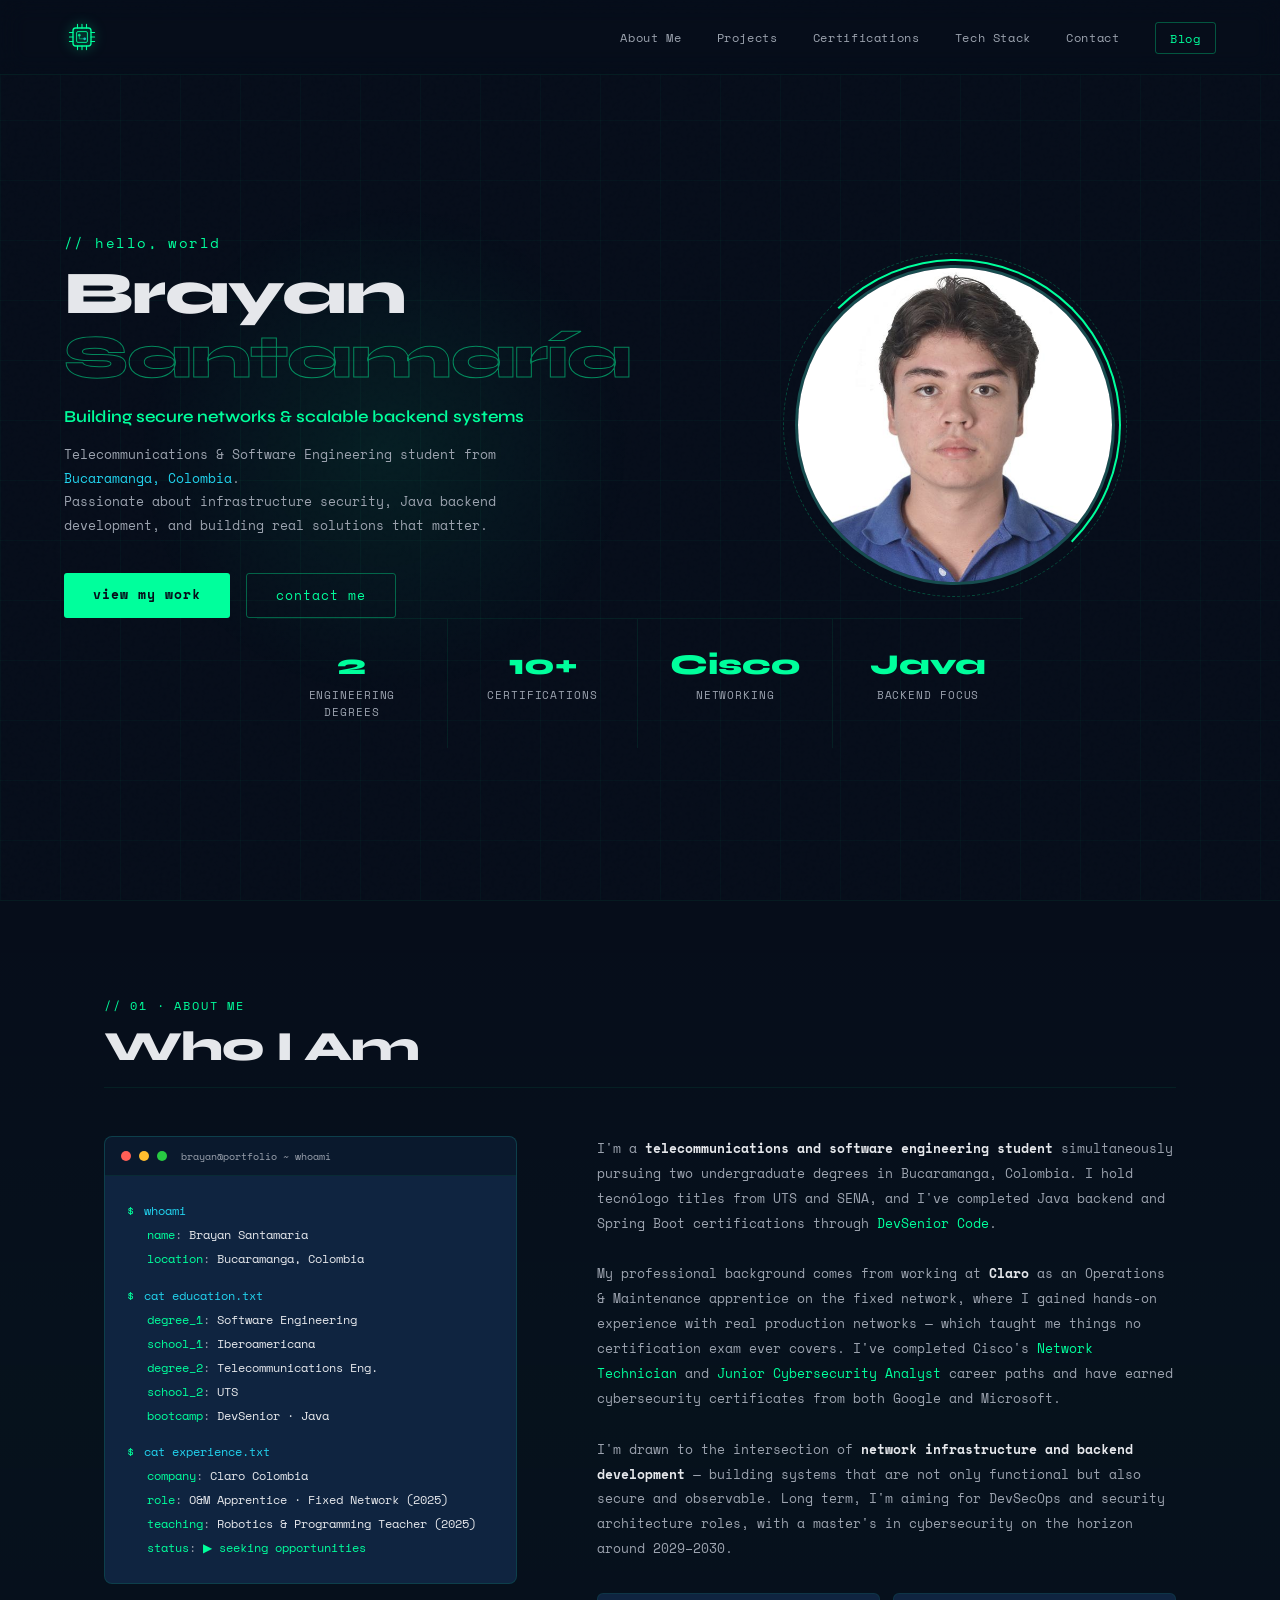
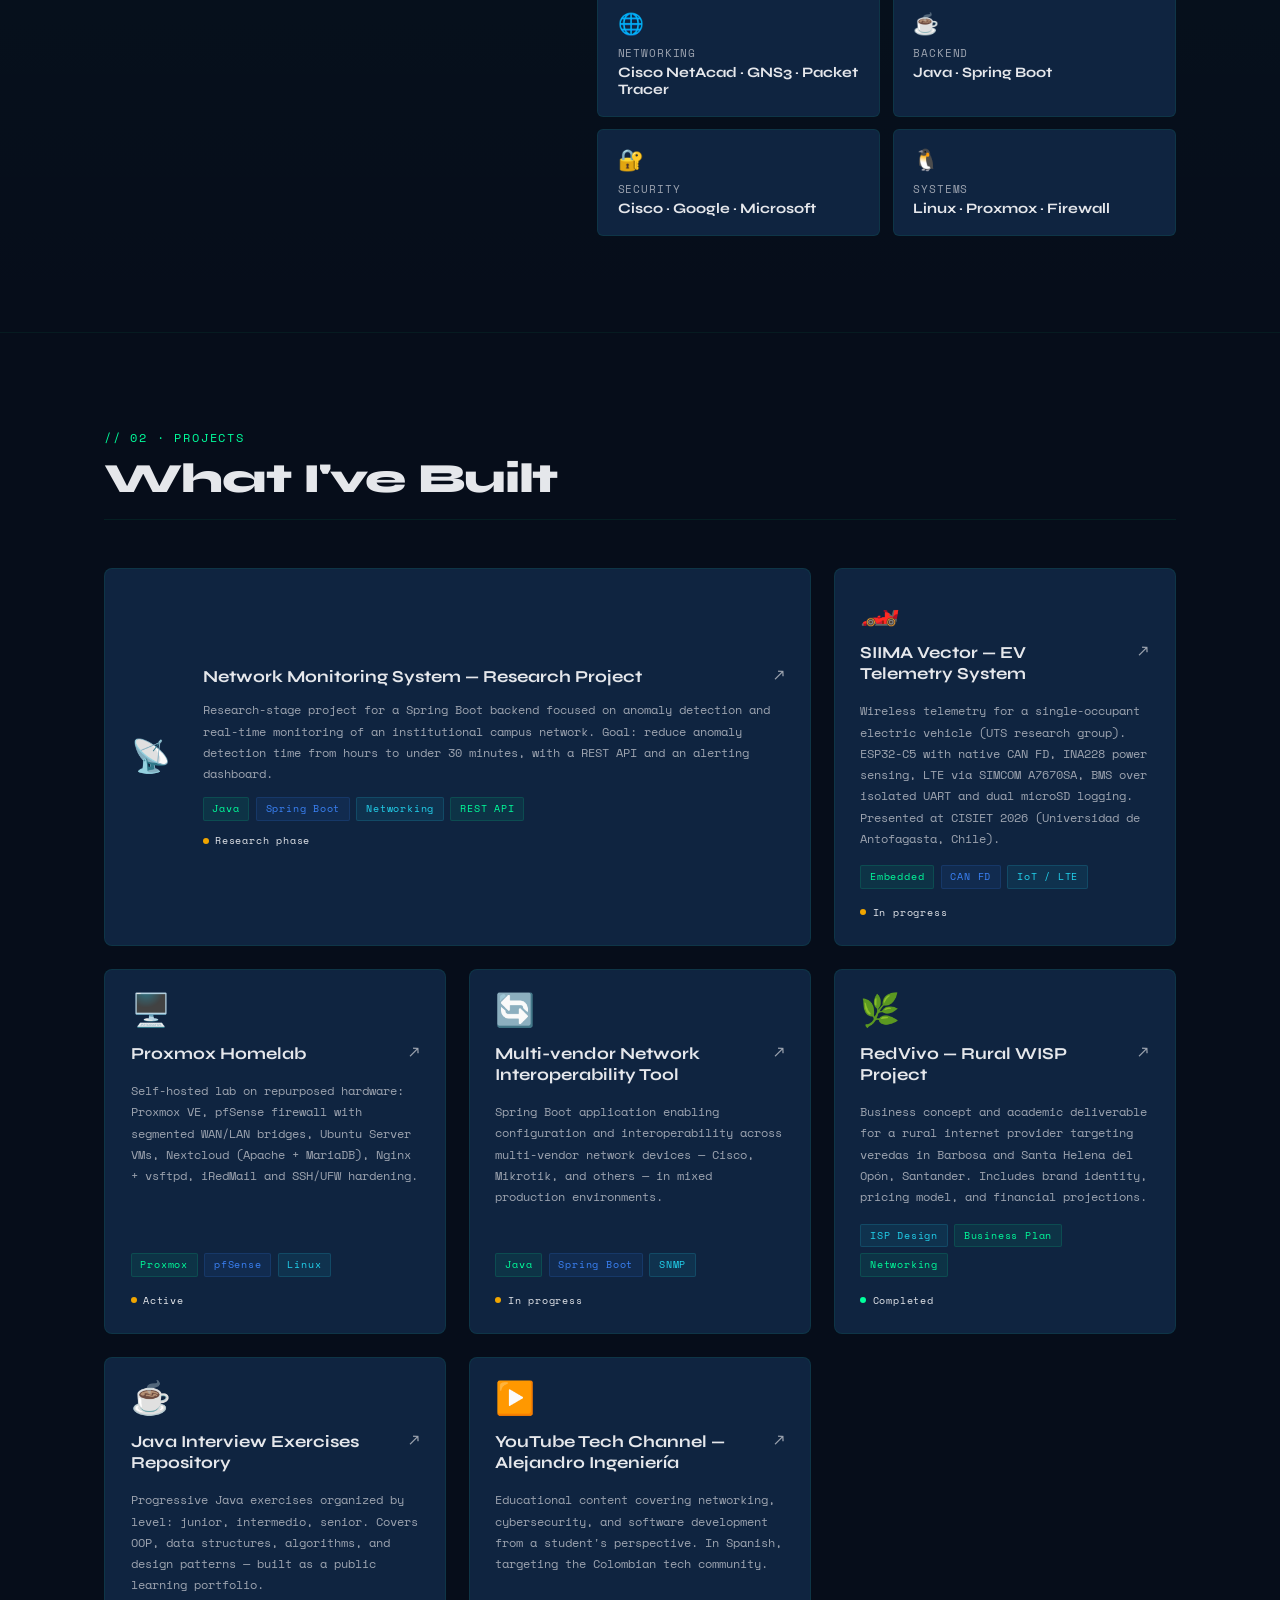
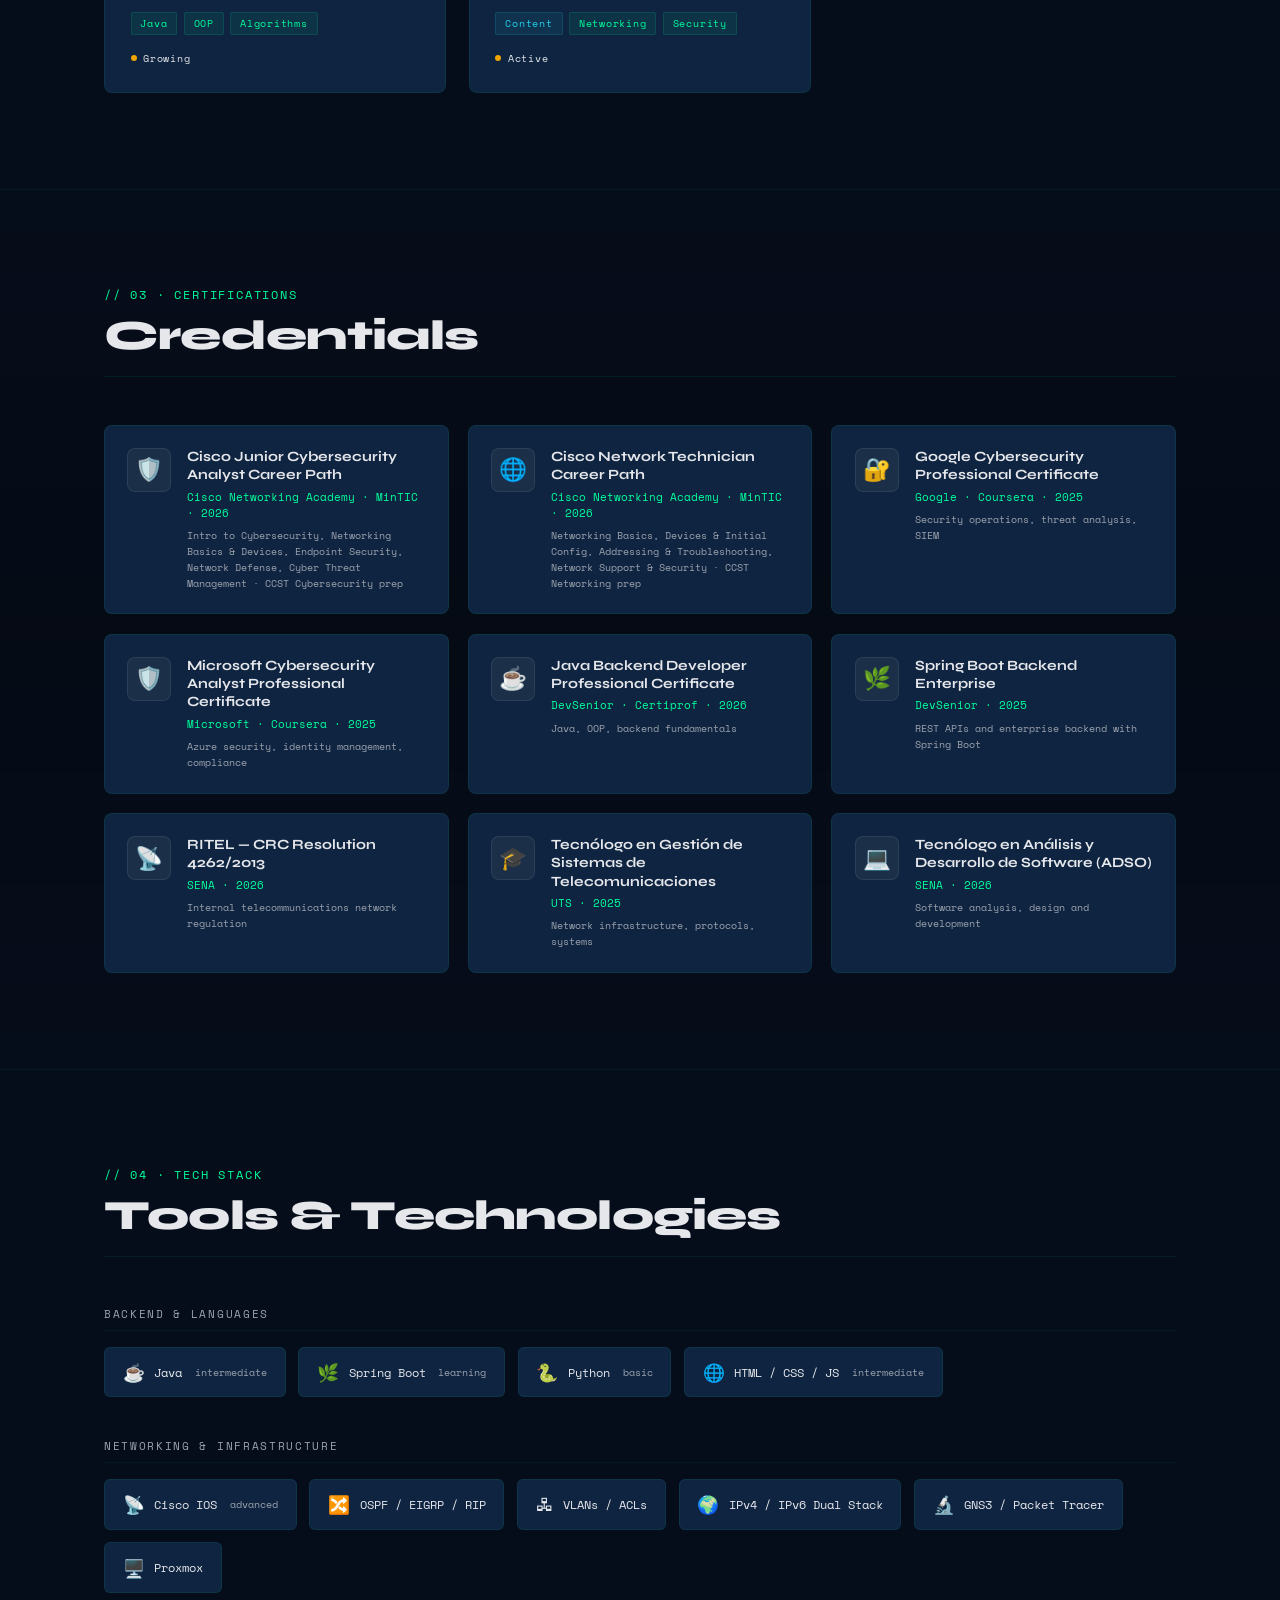
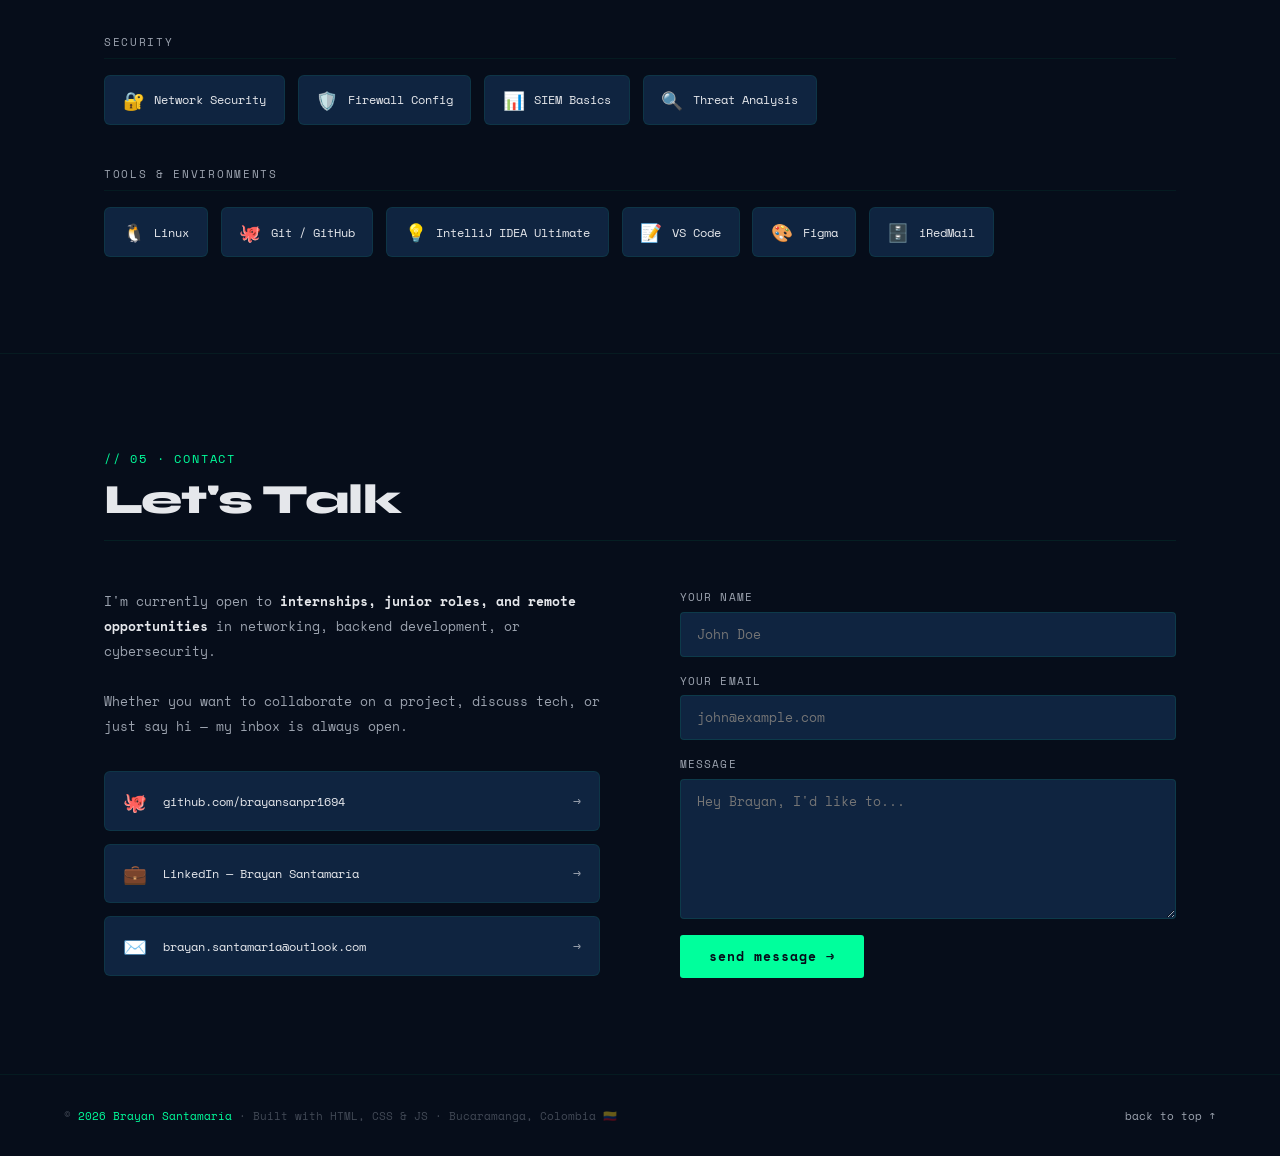
==== commit b3b8baab: "Add expiration year to certification issuers Link Google and Microsoft certs to Coursera verificatio" ====
--- a/index.html
+++ b/index.html
@@ -330,20 +330,20 @@
           </div>
         </a>
 
-        <a class="cert-card">
+        <a href="https://coursera.org/verify/professional-cert/B2R8ENUWCVS5" target="_blank" rel="noopener" class="cert-card">
           <div class="cert-logo">🔐</div>
           <div class="cert-info">
             <div class="cert-name">Google Cybersecurity Professional Certificate</div>
-            <div class="cert-issuer">Google · Coursera</div>
+            <div class="cert-issuer">Google · Coursera · 2025</div>
             <div class="cert-date">Security operations, threat analysis, SIEM</div>
           </div>
         </a>
 
-        <a class="cert-card">
+        <a href="https://coursera.org/verify/professional-cert/ZIGMMZ8AMHQ5" target="_blank" rel="noopener" class="cert-card">
           <div class="cert-logo">🛡️</div>
           <div class="cert-info">
             <div class="cert-name">Microsoft Cybersecurity Analyst Professional Certificate</div>
-            <div class="cert-issuer">Microsoft · Coursera</div>
+            <div class="cert-issuer">Microsoft · Coursera · 2025</div>
             <div class="cert-date">Azure security, identity management, compliance</div>
           </div>
         </a>
@@ -357,11 +357,11 @@
           </div>
         </a>
 
-        <a class="cert-card">
+        <a href="https://www.linkedin.com/in/brayan-santamaria-developer/details/certifications/" target="_blank" rel="noopener" class="cert-card">
           <div class="cert-logo">🌿</div>
           <div class="cert-info">
             <div class="cert-name">Spring Boot Backend Enterprise</div>
-            <div class="cert-issuer">DevSenior</div>
+            <div class="cert-issuer">DevSenior · 2025</div>
             <div class="cert-date">REST APIs and enterprise backend with Spring Boot</div>
           </div>
         </a>
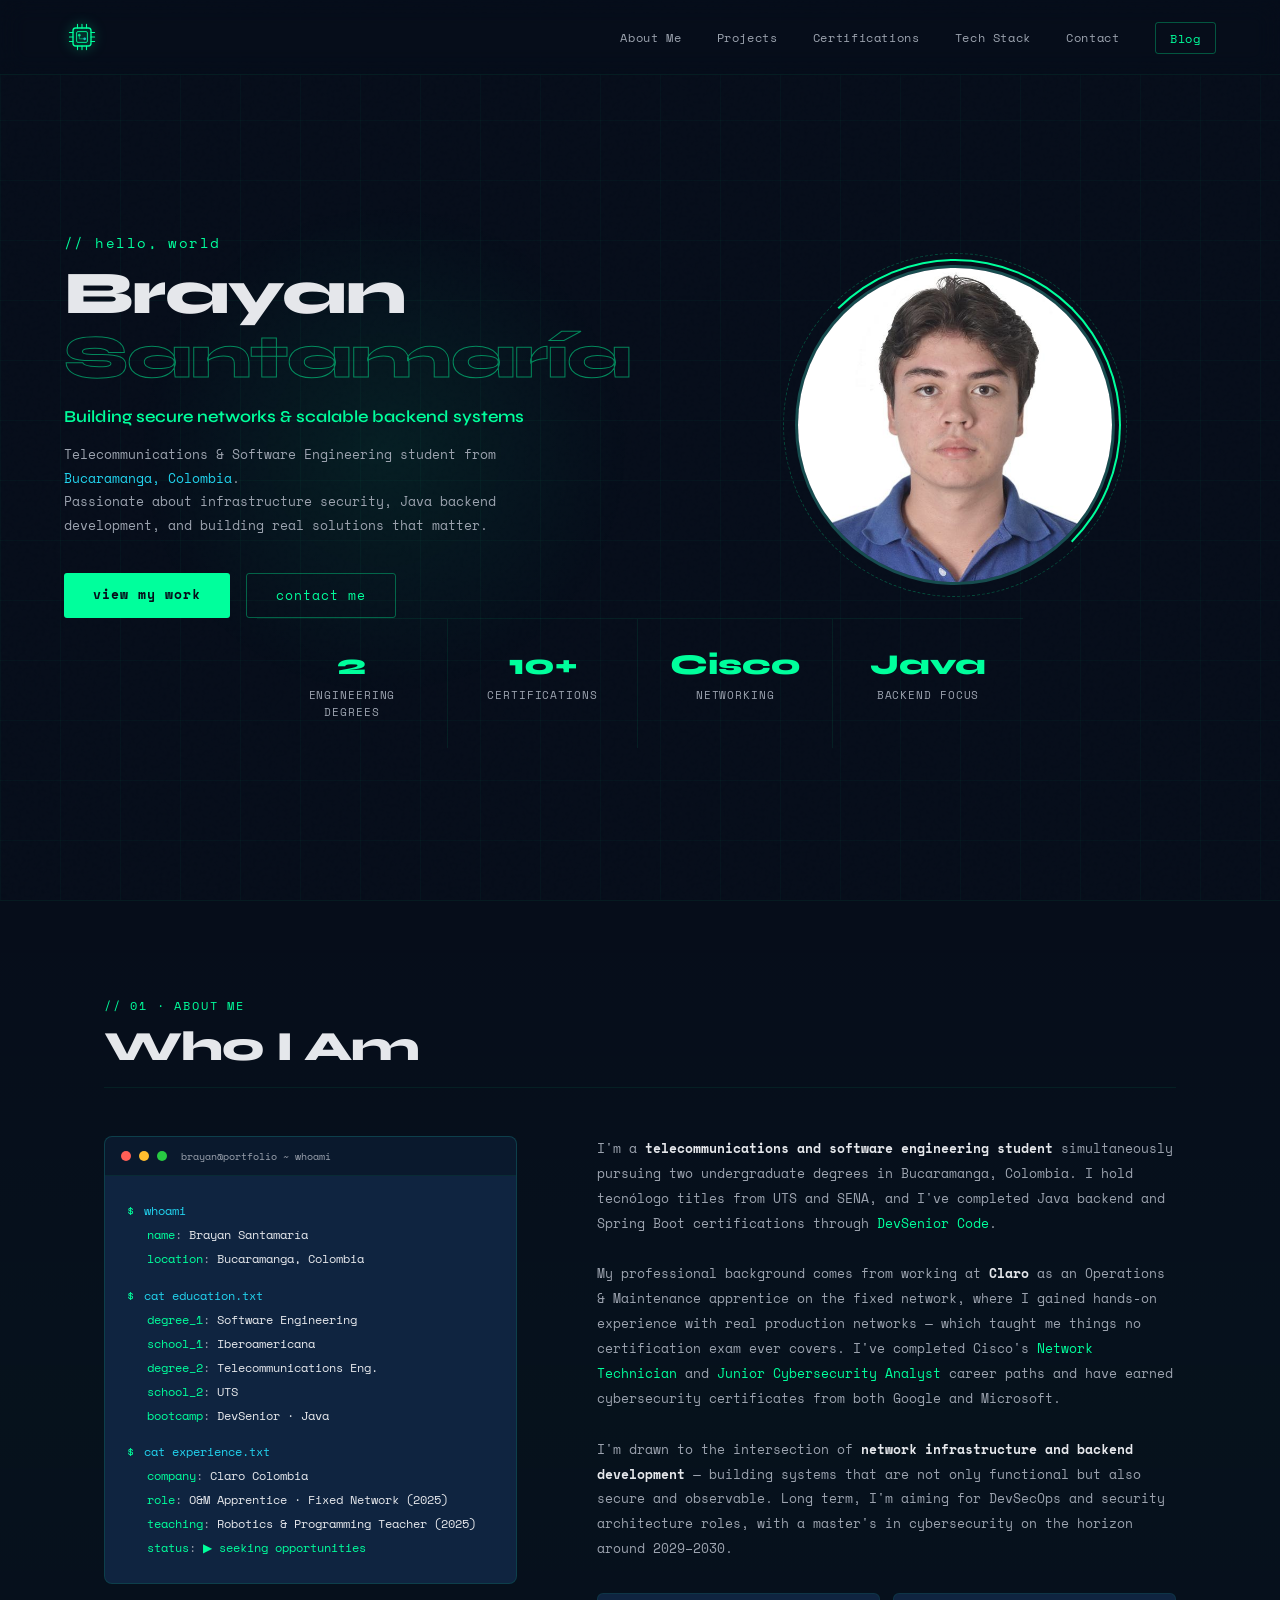
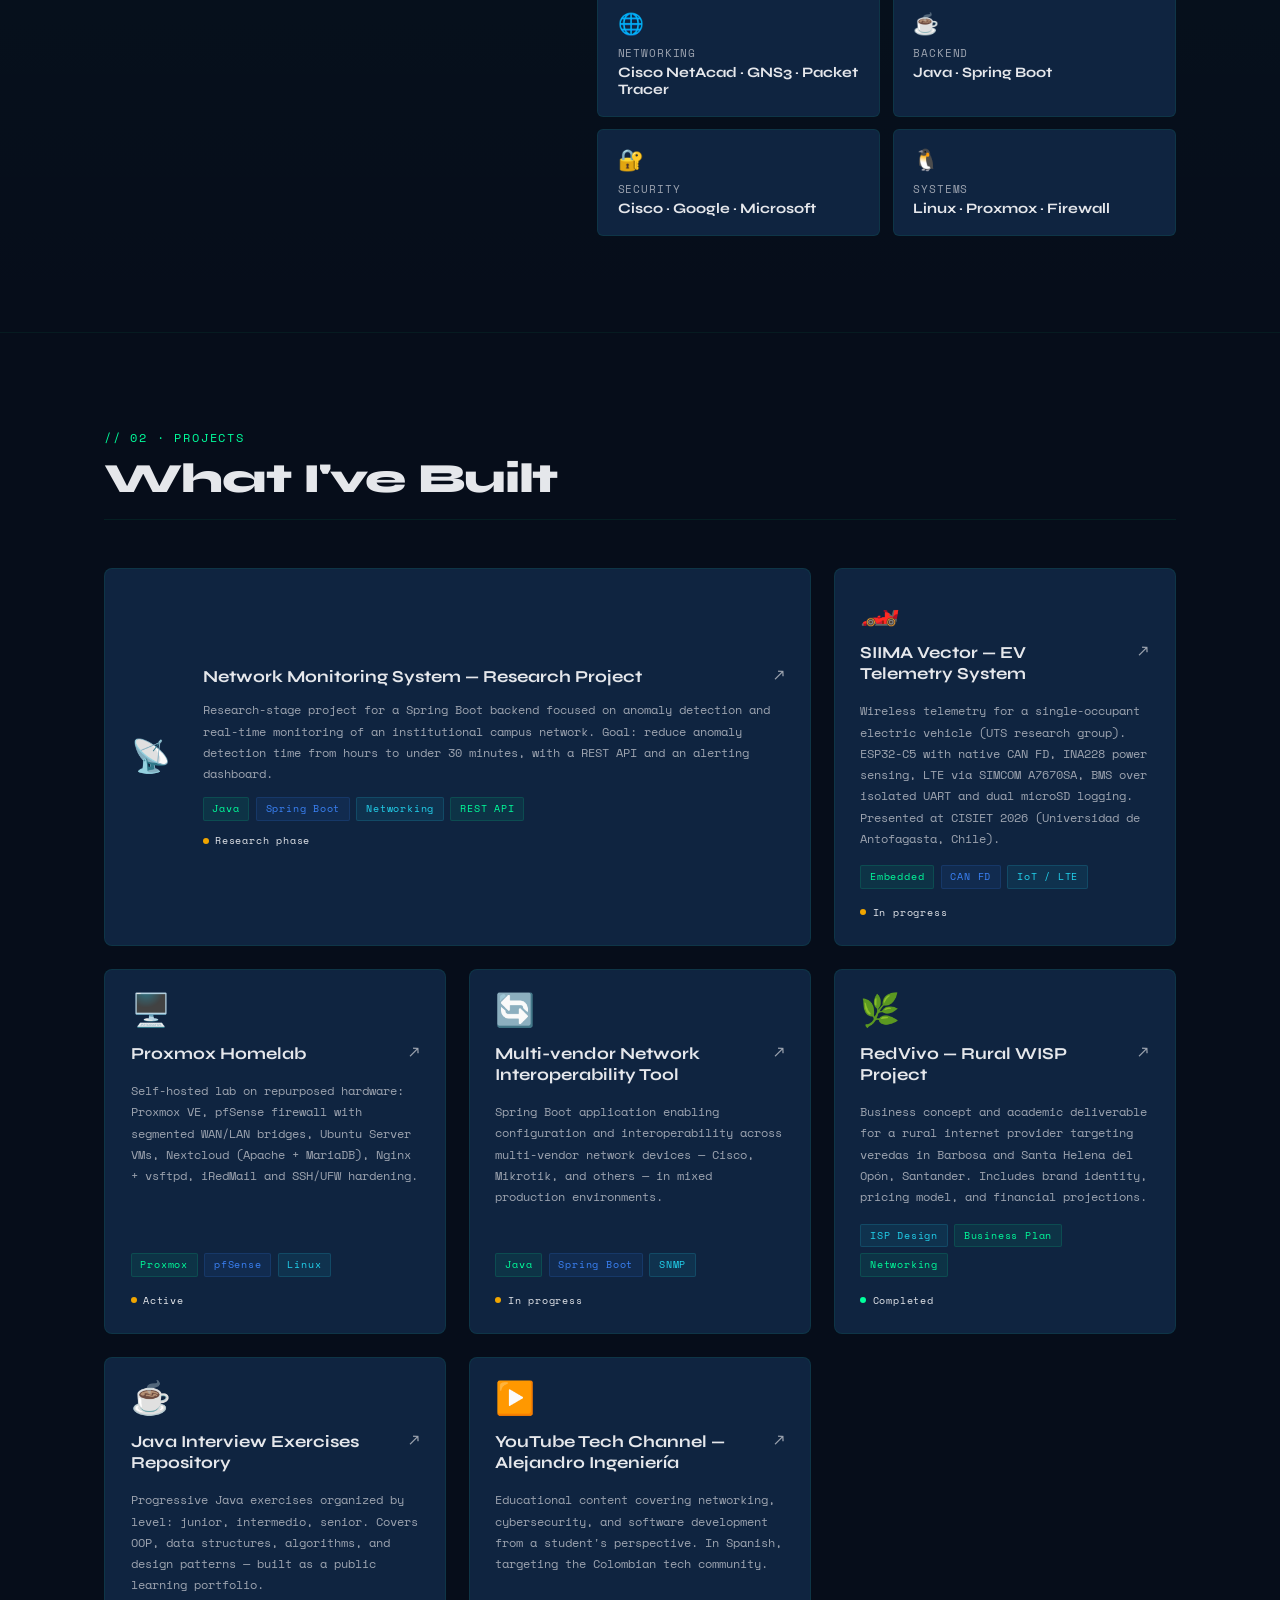
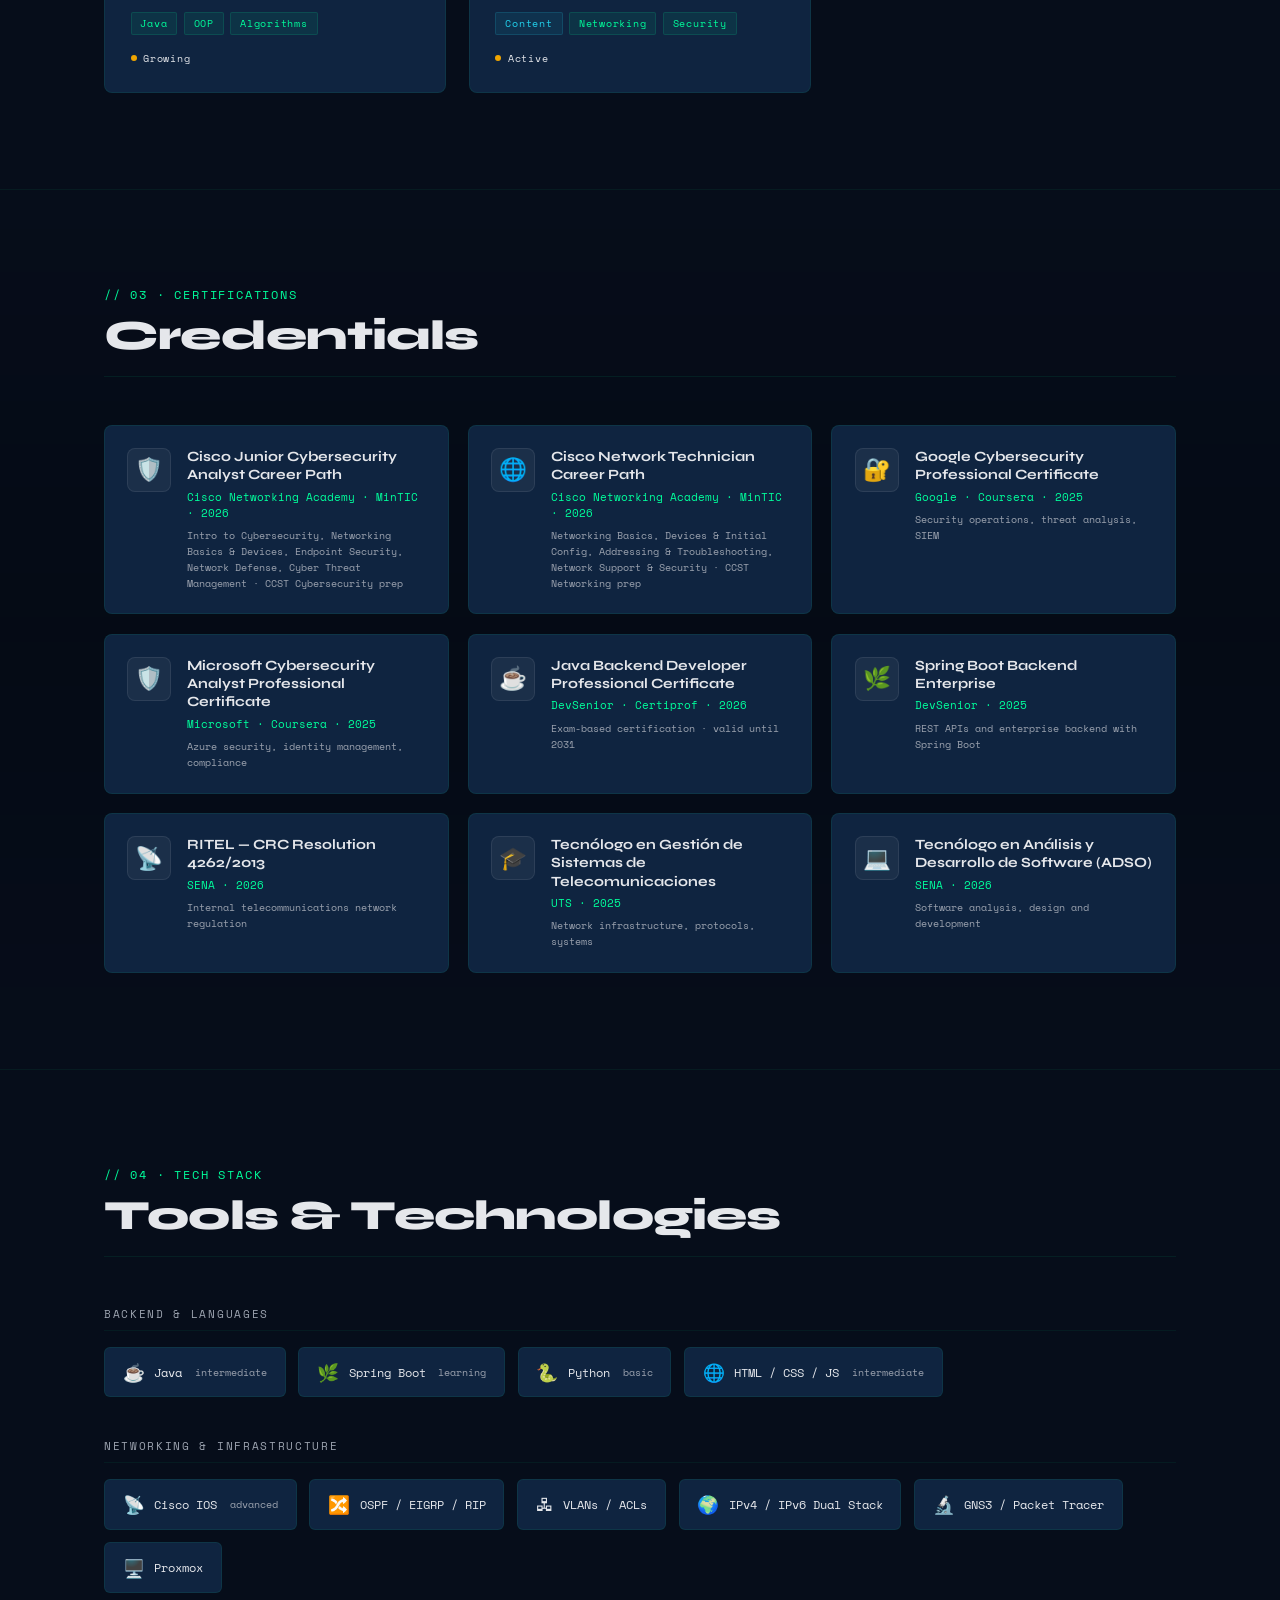
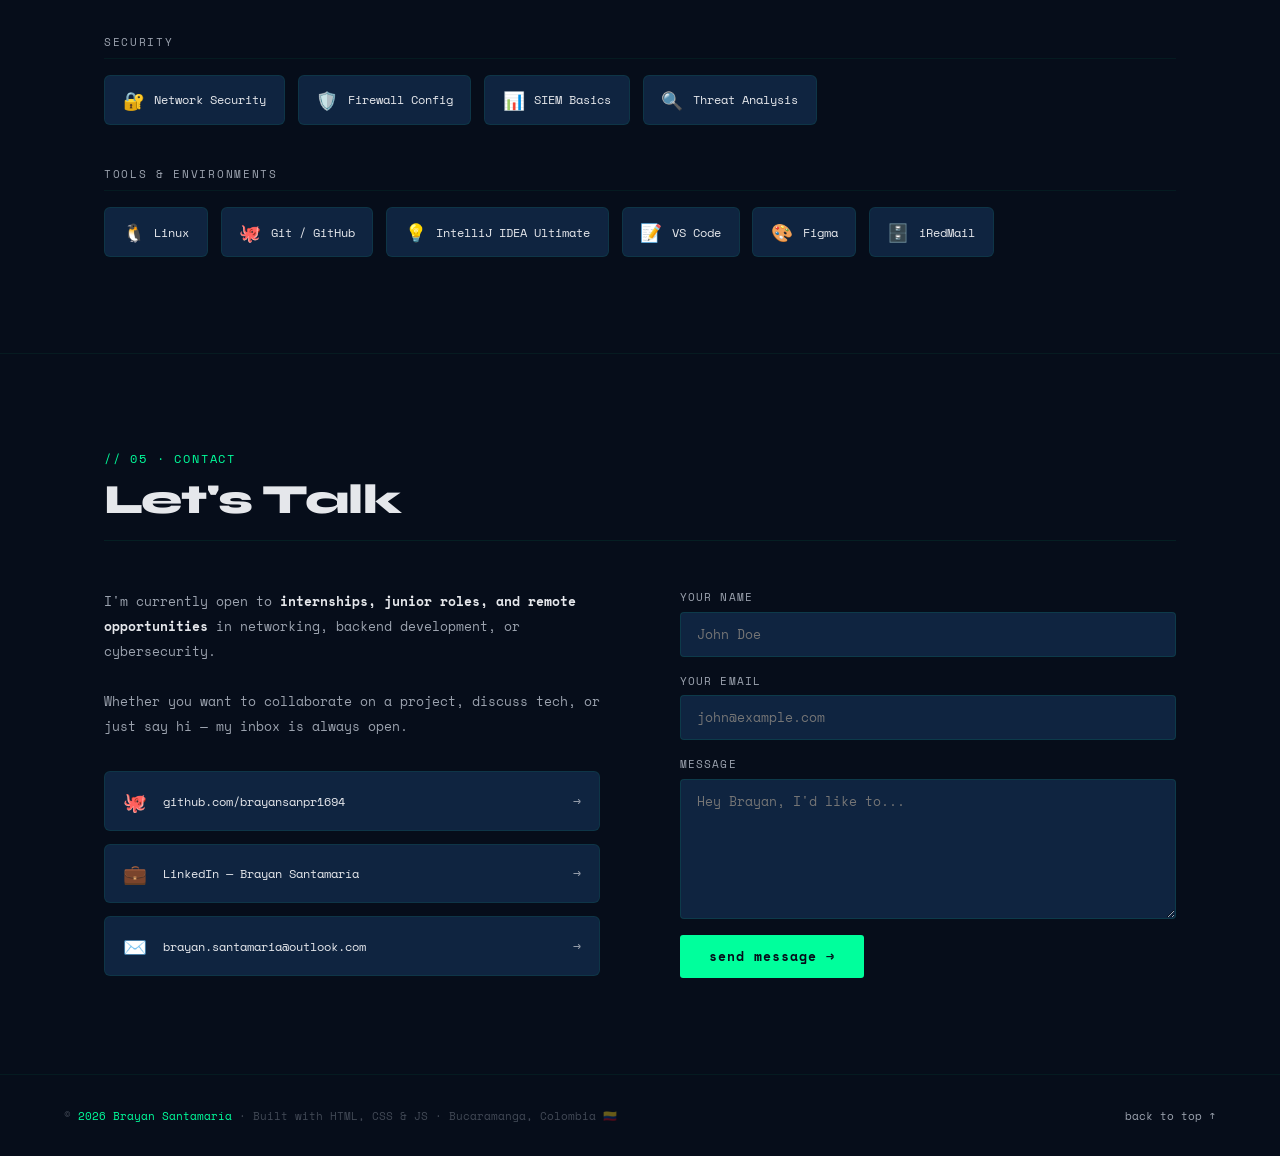
==== commit 8066abd1: "Modify certification date and details in index.html Link Java Backend Developer cert to LinkedIn. " ====
--- a/index.html
+++ b/index.html
@@ -348,12 +348,12 @@
           </div>
         </a>
 
-        <a class="cert-card">
+        <a href="https://www.linkedin.com/in/brayan-santamaria-developer/details/certifications/" target="_blank" rel="noopener" class="cert-card">
           <div class="cert-logo">☕</div>
           <div class="cert-info">
             <div class="cert-name">Java Backend Developer Professional Certificate</div>
             <div class="cert-issuer">DevSenior · Certiprof · 2026</div>
-            <div class="cert-date">Java, OOP, backend fundamentals</div>
+            <div class="cert-date">Exam-based certification · valid until 2031</div>
           </div>
         </a>
 
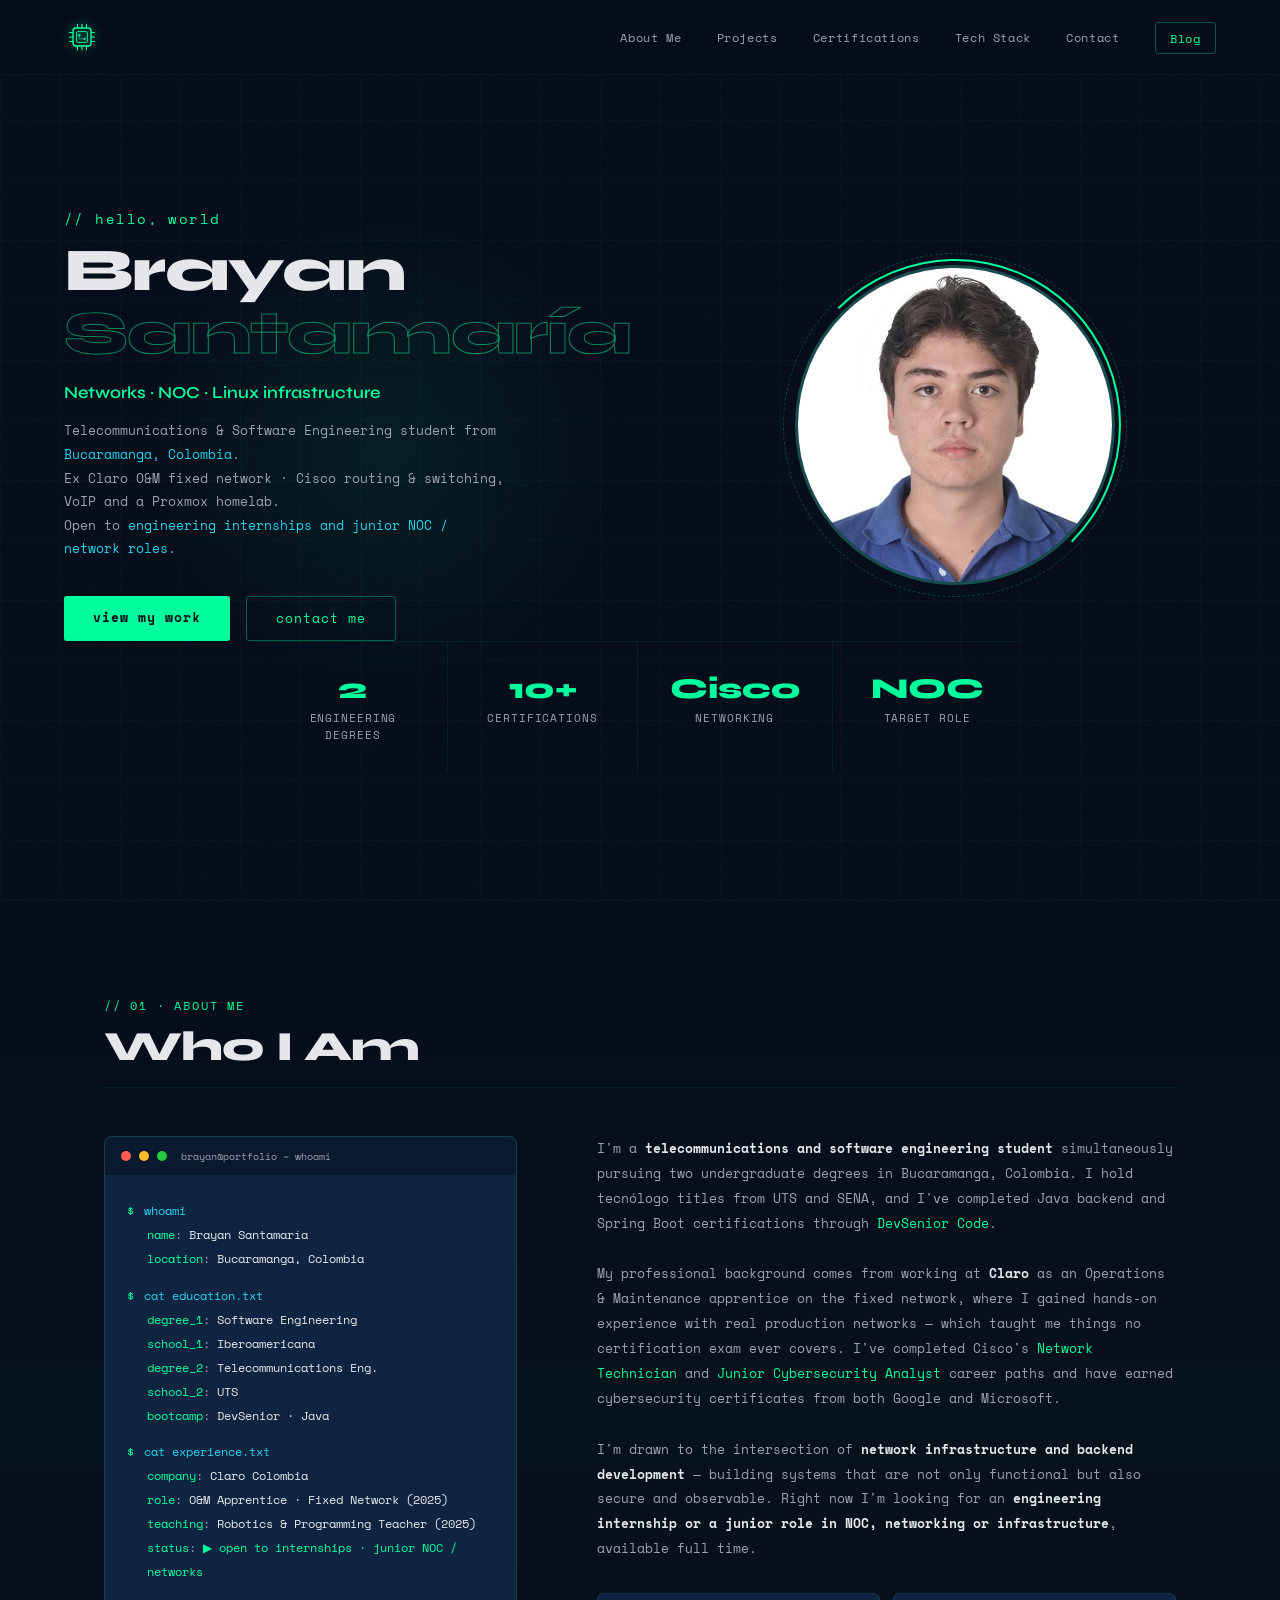
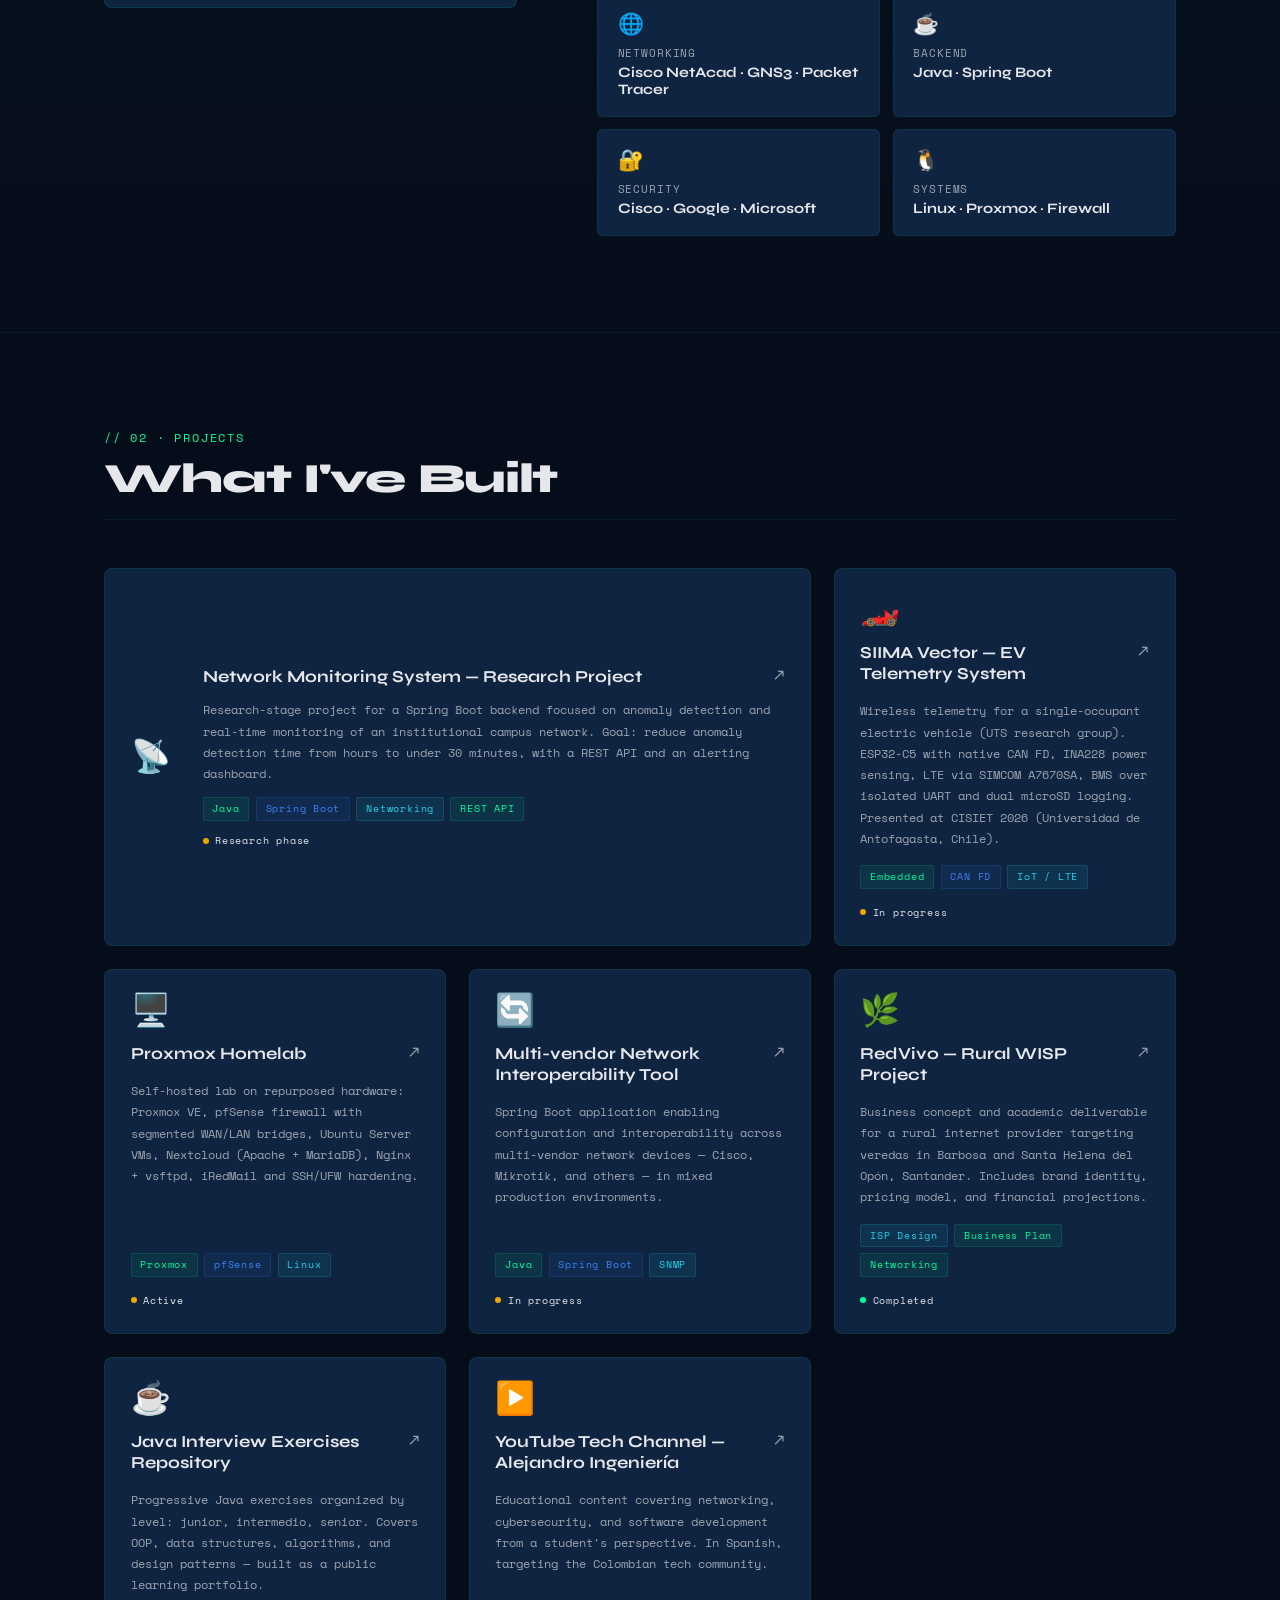
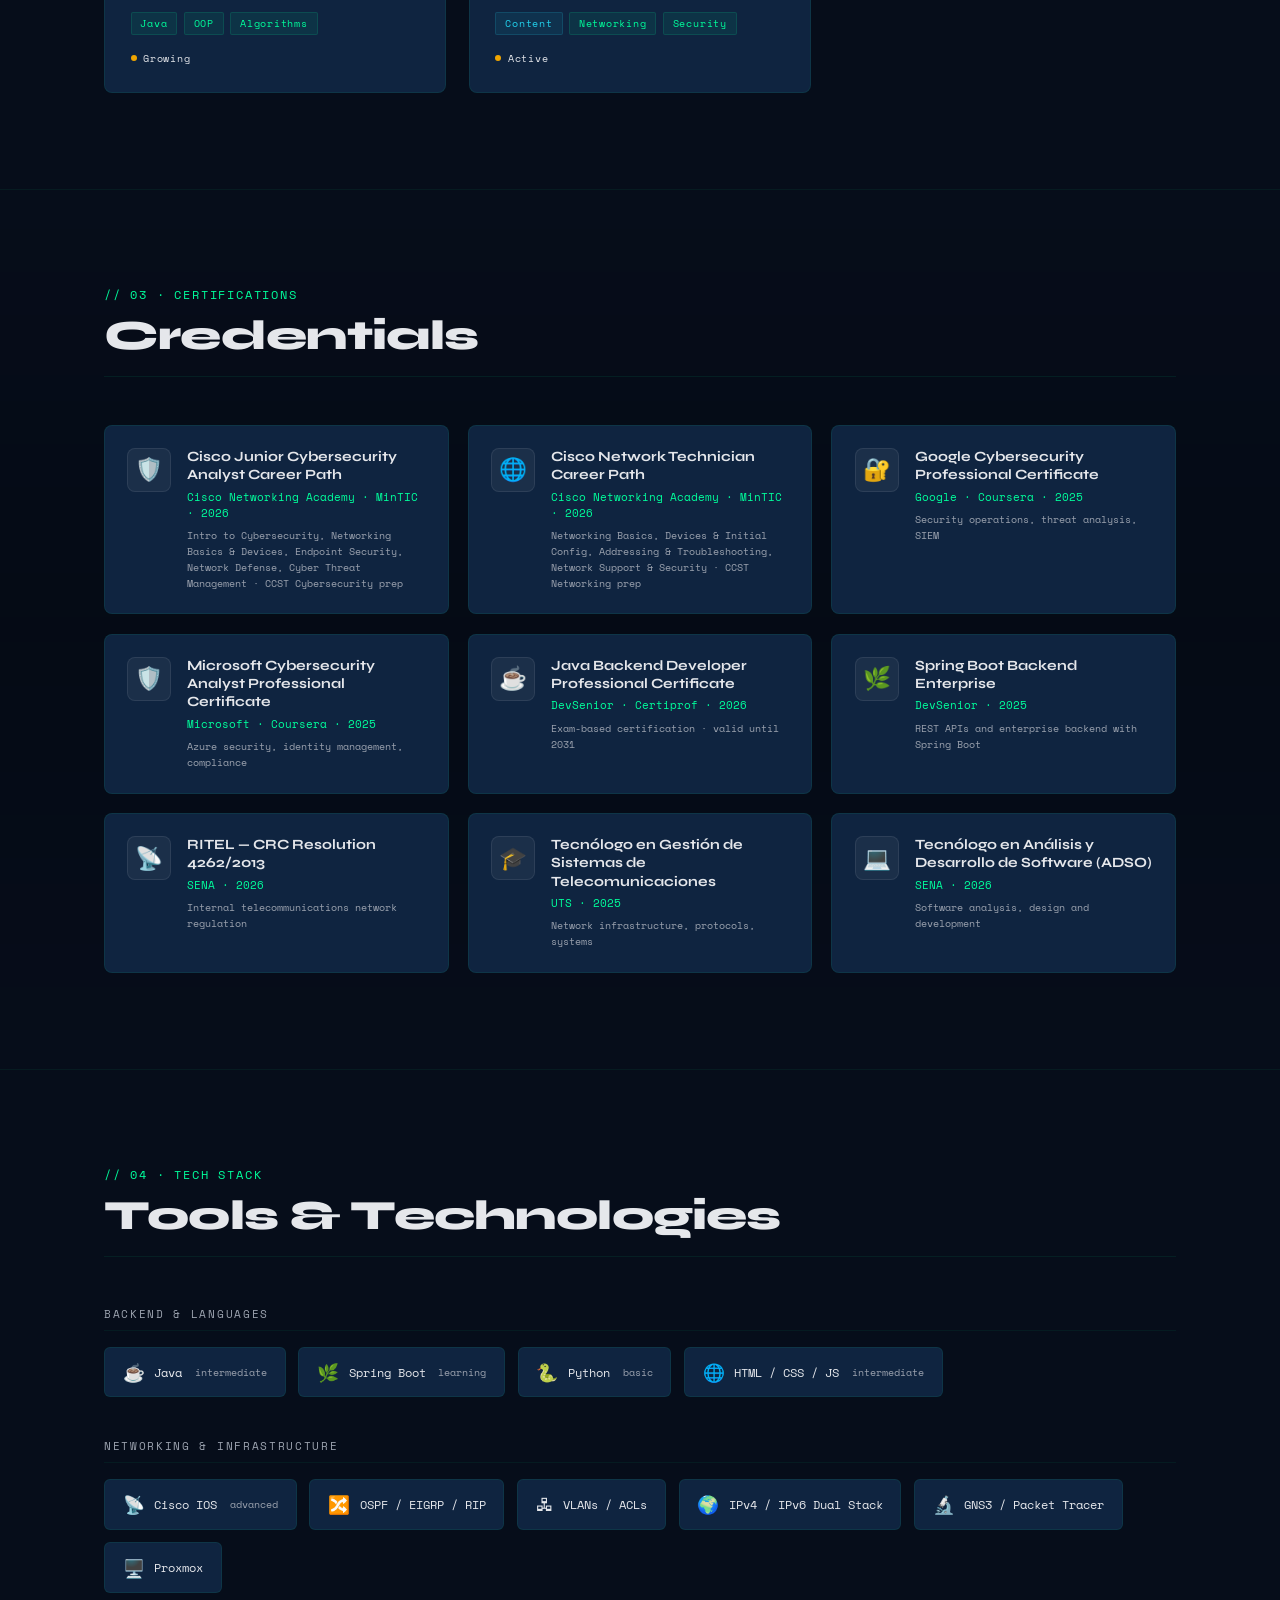
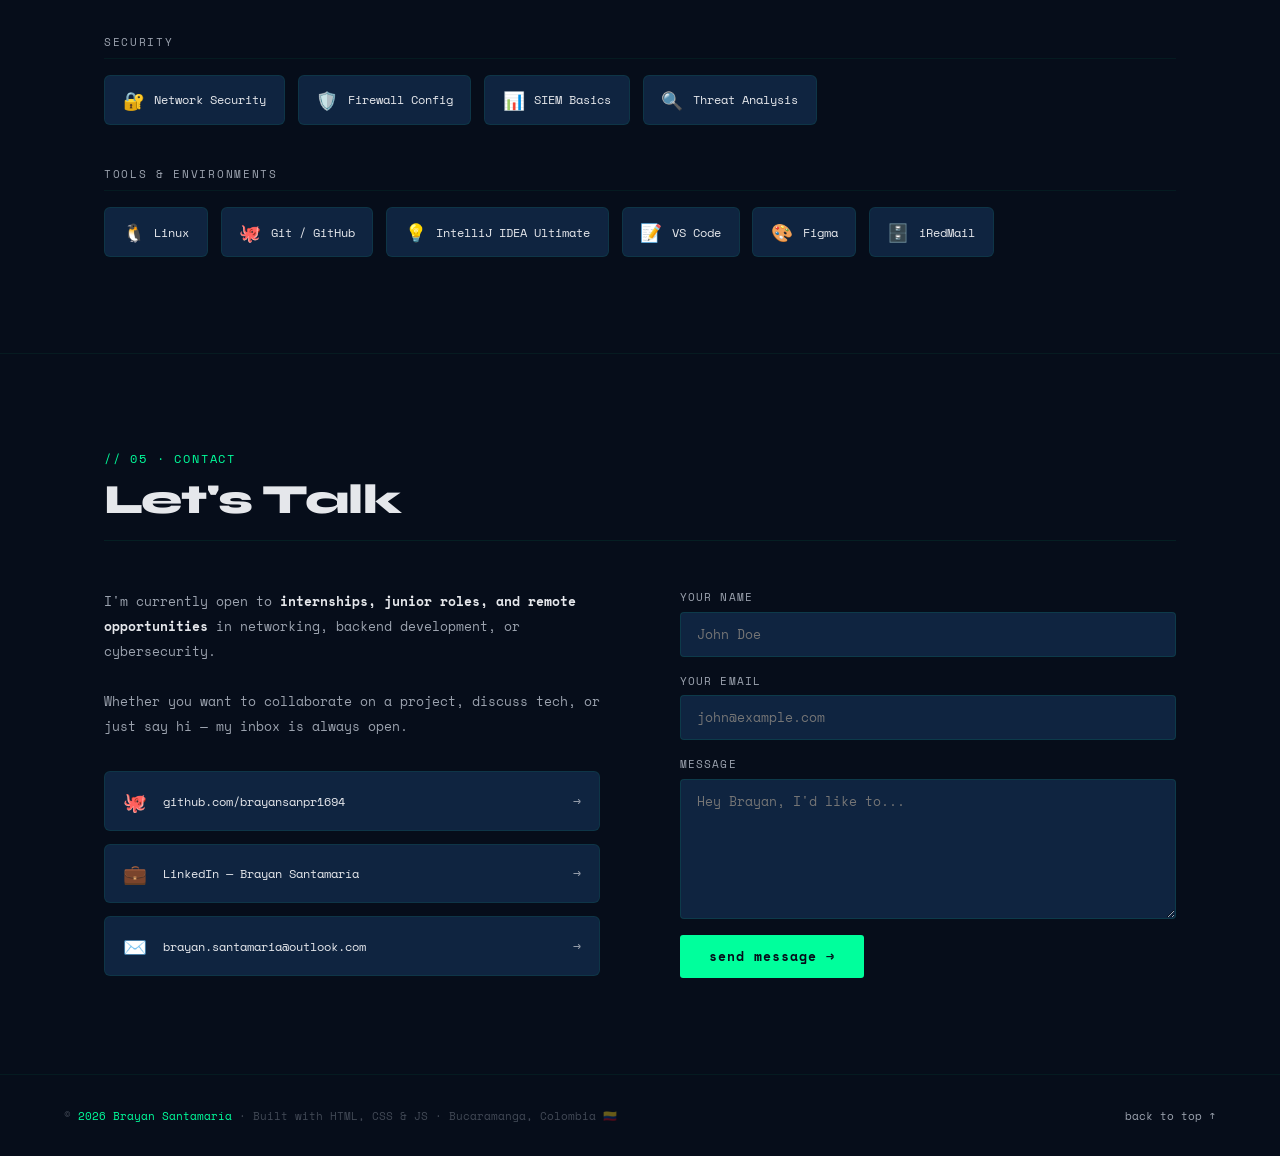
==== commit 3080e03d: "Refocus portfolio on networks, NOC and infrastructure Updated the title and meta description to refl" ====
--- a/index.html
+++ b/index.html
@@ -3,17 +3,17 @@
 <head>
   <meta charset="UTF-8" />
   <meta name="viewport" content="width=device-width, initial-scale=1.0"/>
-  <title>Brayan Santamaría · Dev & Security</title>
+  <title>Brayan Santamaría · Networks & Infrastructure</title>
   <link rel="preconnect" href="https://fonts.googleapis.com">
   <link rel="preconnect" href="https://fonts.gstatic.com" crossorigin>
   <link href="https://fonts.googleapis.com/css2?family=Space+Mono:wght@400;700&family=Syne:wght@400;600;700;800&display=swap" rel="stylesheet">
-  <meta name="description" content="Brayan Santamaría — Telecommunications &amp; Software Engineering student. Networking, Java/Spring Boot backend and cybersecurity, aiming at DevSecOps.">
+  <meta name="description" content="Brayan Santamaría — Telecommunications Engineering student. Cisco networking, NOC and Linux infrastructure. Ex Claro O&amp;M fixed network. Open to internships and junior roles.">
   <meta name="author" content="Brayan Alejandro Santamaría Prieto">
   <link rel="canonical" href="https://brayansantamaria.dev/">
   <meta property="og:type" content="website">
   <meta property="og:url" content="https://brayansantamaria.dev/">
-  <meta property="og:title" content="Brayan Santamaría · Dev &amp; Security">
-  <meta property="og:description" content="Brayan Santamaría — Telecommunications &amp; Software Engineering student. Networking, Java/Spring Boot backend and cybersecurity, aiming at DevSecOps.">
+  <meta property="og:title" content="Brayan Santamaría · Networks &amp; Infrastructure">
+  <meta property="og:description" content="Brayan Santamaría — Telecommunications Engineering student. Cisco networking, NOC and Linux infrastructure. Ex Claro O&amp;M fixed network. Open to internships and junior roles.">
   <meta property="og:image" content="https://brayansantamaria.dev/assets/photo.jpeg">
   <meta name="twitter:card" content="summary_large_image">
   <link rel="icon" href="data:image/svg+xml,%3Csvg xmlns='http://www.w3.org/2000/svg' viewBox='0 0 40 40'%3E%3Crect width='40' height='40' rx='8' fill='%230b0f14'/%3E%3Crect x='10' y='10' width='20' height='20' rx='3' fill='none' stroke='%2300FF9C' stroke-width='2'/%3E%3Ccircle cx='17' cy='18' r='2' fill='%2300FF9C'/%3E%3Ccircle cx='23' cy='22' r='2' fill='%2322D3EE'/%3E%3C/svg%3E">
@@ -77,12 +77,12 @@
         <div class="hero-text">
           <p class="hero-greeting">// hello, world</p>
           <h1 class="hero-name">Brayan<br><span>Santamaría</span></h1>
-          <p class="hero-role">Building secure networks &amp; scalable backend systems</p>
+          <p class="hero-role">Networks · NOC · Linux infrastructure</p>
           <p class="hero-desc">
             Telecommunications &amp; Software Engineering student from
             <span class="highlight">Bucaramanga, Colombia</span>.<br>
-            Passionate about infrastructure security, Java backend development,
-            and building real solutions that matter.
+            Ex Claro O&amp;M fixed network · Cisco routing &amp; switching, VoIP and a Proxmox homelab.<br>
+            Open to <span class="highlight">engineering internships and junior NOC / network roles</span>.
           </p>
           <div class="hero-cta">
             <a href="#projects" class="btn-primary">view my work</a>
@@ -100,7 +100,7 @@
         <div class="stat-item"><span class="stat-number">2</span><span class="stat-label">Engineering Degrees</span></div>
         <div class="stat-item"><span class="stat-number">10+</span><span class="stat-label">Certifications</span></div>
         <div class="stat-item"><span class="stat-number">Cisco</span><span class="stat-label">Networking</span></div>
-        <div class="stat-item"><span class="stat-number">Java</span><span class="stat-label">Backend Focus</span></div>
+        <div class="stat-item"><span class="stat-number">NOC</span><span class="stat-label">Target Role</span></div>
       </div>
     </div>
   </section>
@@ -136,7 +136,7 @@
               <div class="t-output"><span class="t-key">company</span>: <span class="t-val">Claro Colombia</span></div>
               <div class="t-output"><span class="t-key">role</span>: <span class="t-val">O&amp;M Apprentice · Fixed Network (2025)</span></div>
               <div class="t-output"><span class="t-key">teaching</span>: <span class="t-val">Robotics &amp; Programming Teacher (2025)</span></div>
-              <div class="t-output"><span class="t-key">status</span>: <span class="t-val" style="color:#00FF9C;">▶ seeking opportunities</span></div>
+              <div class="t-output"><span class="t-key">status</span>: <span class="t-val" style="color:#00FF9C;">▶ open to internships · junior NOC / networks</span></div>
             </div>
           </div>
         </div>
@@ -154,8 +154,7 @@
           </p>
           <p class="about-text">
             I'm drawn to the intersection of <strong>network infrastructure and backend development</strong> —
-            building systems that are not only functional but also secure and observable. Long term, I'm aiming for DevSecOps and security architecture roles,
-            with a master's in cybersecurity on the horizon around 2029–2030.
+            building systems that are not only functional but also secure and observable. Right now I'm looking for an <strong>engineering internship or a junior role in NOC, networking or infrastructure</strong>, available full time.
           </p>
           <div class="about-highlights">
             <div class="highlight-card">
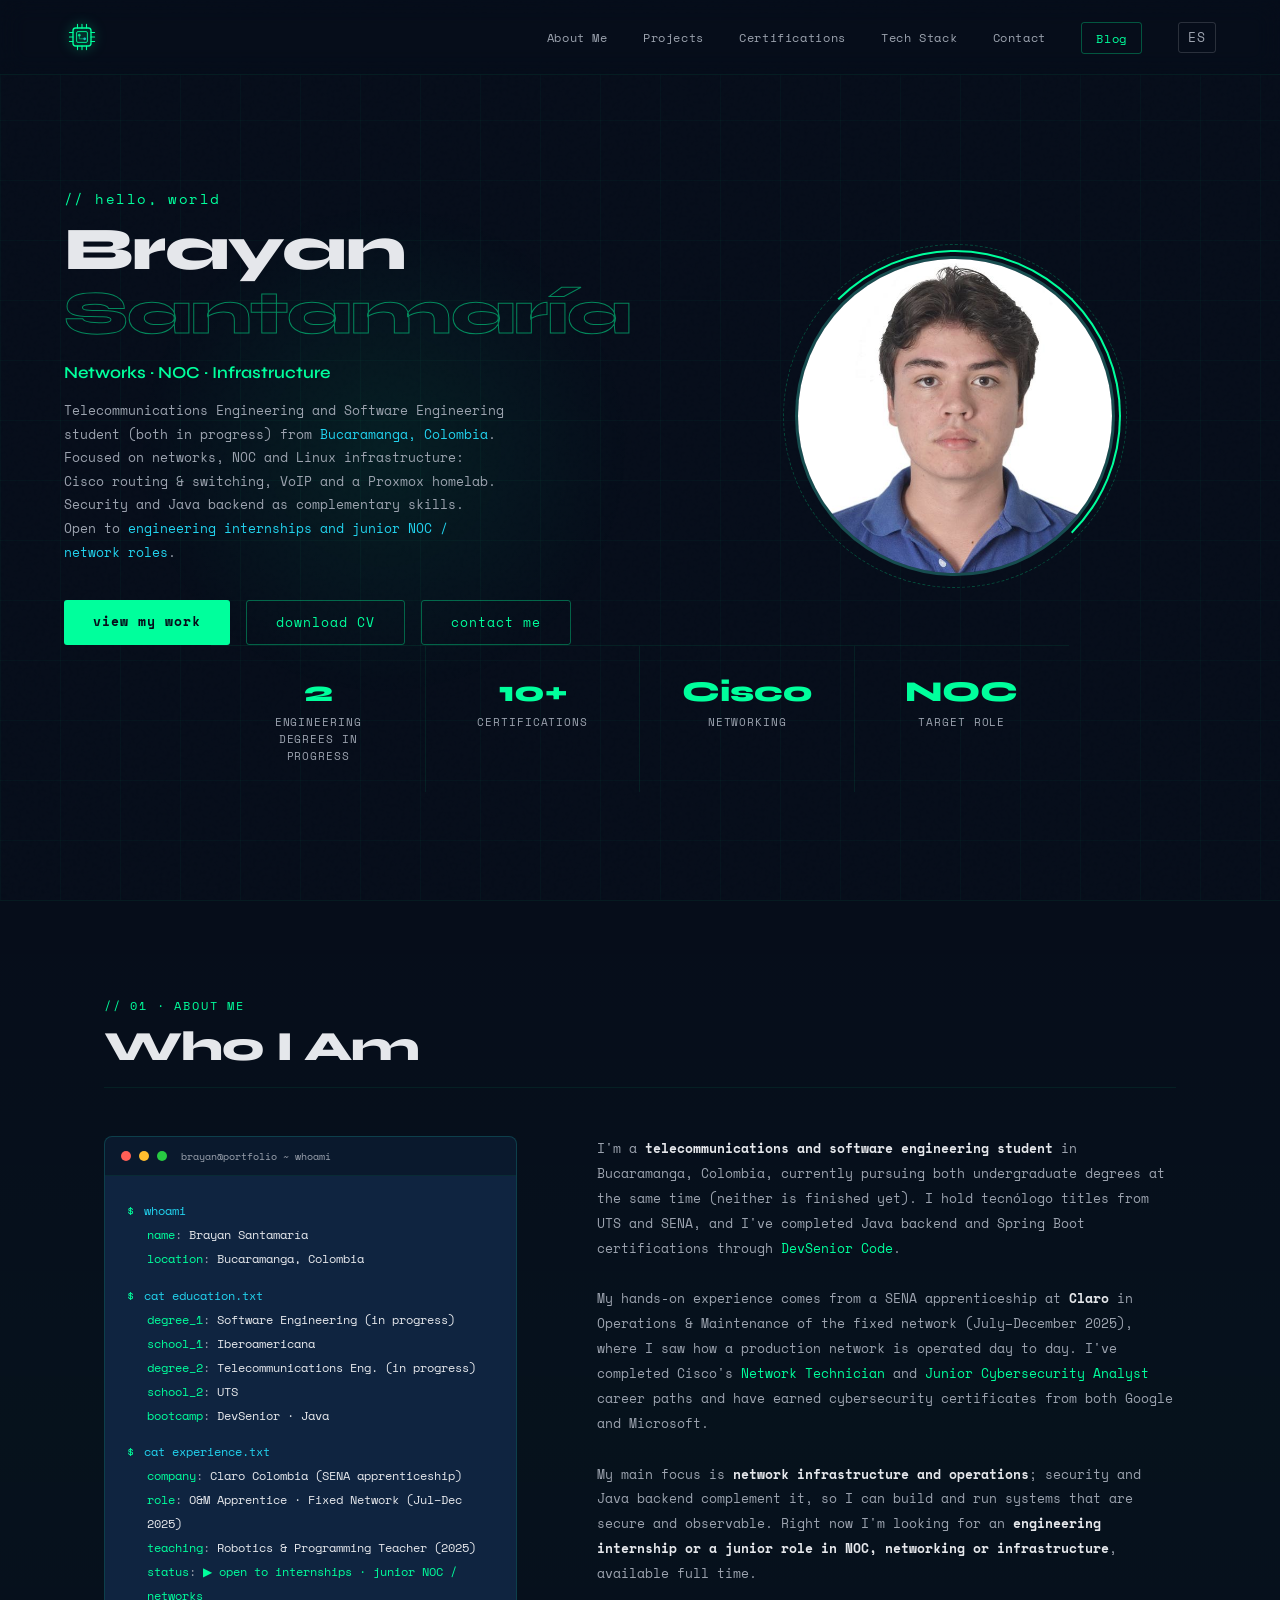
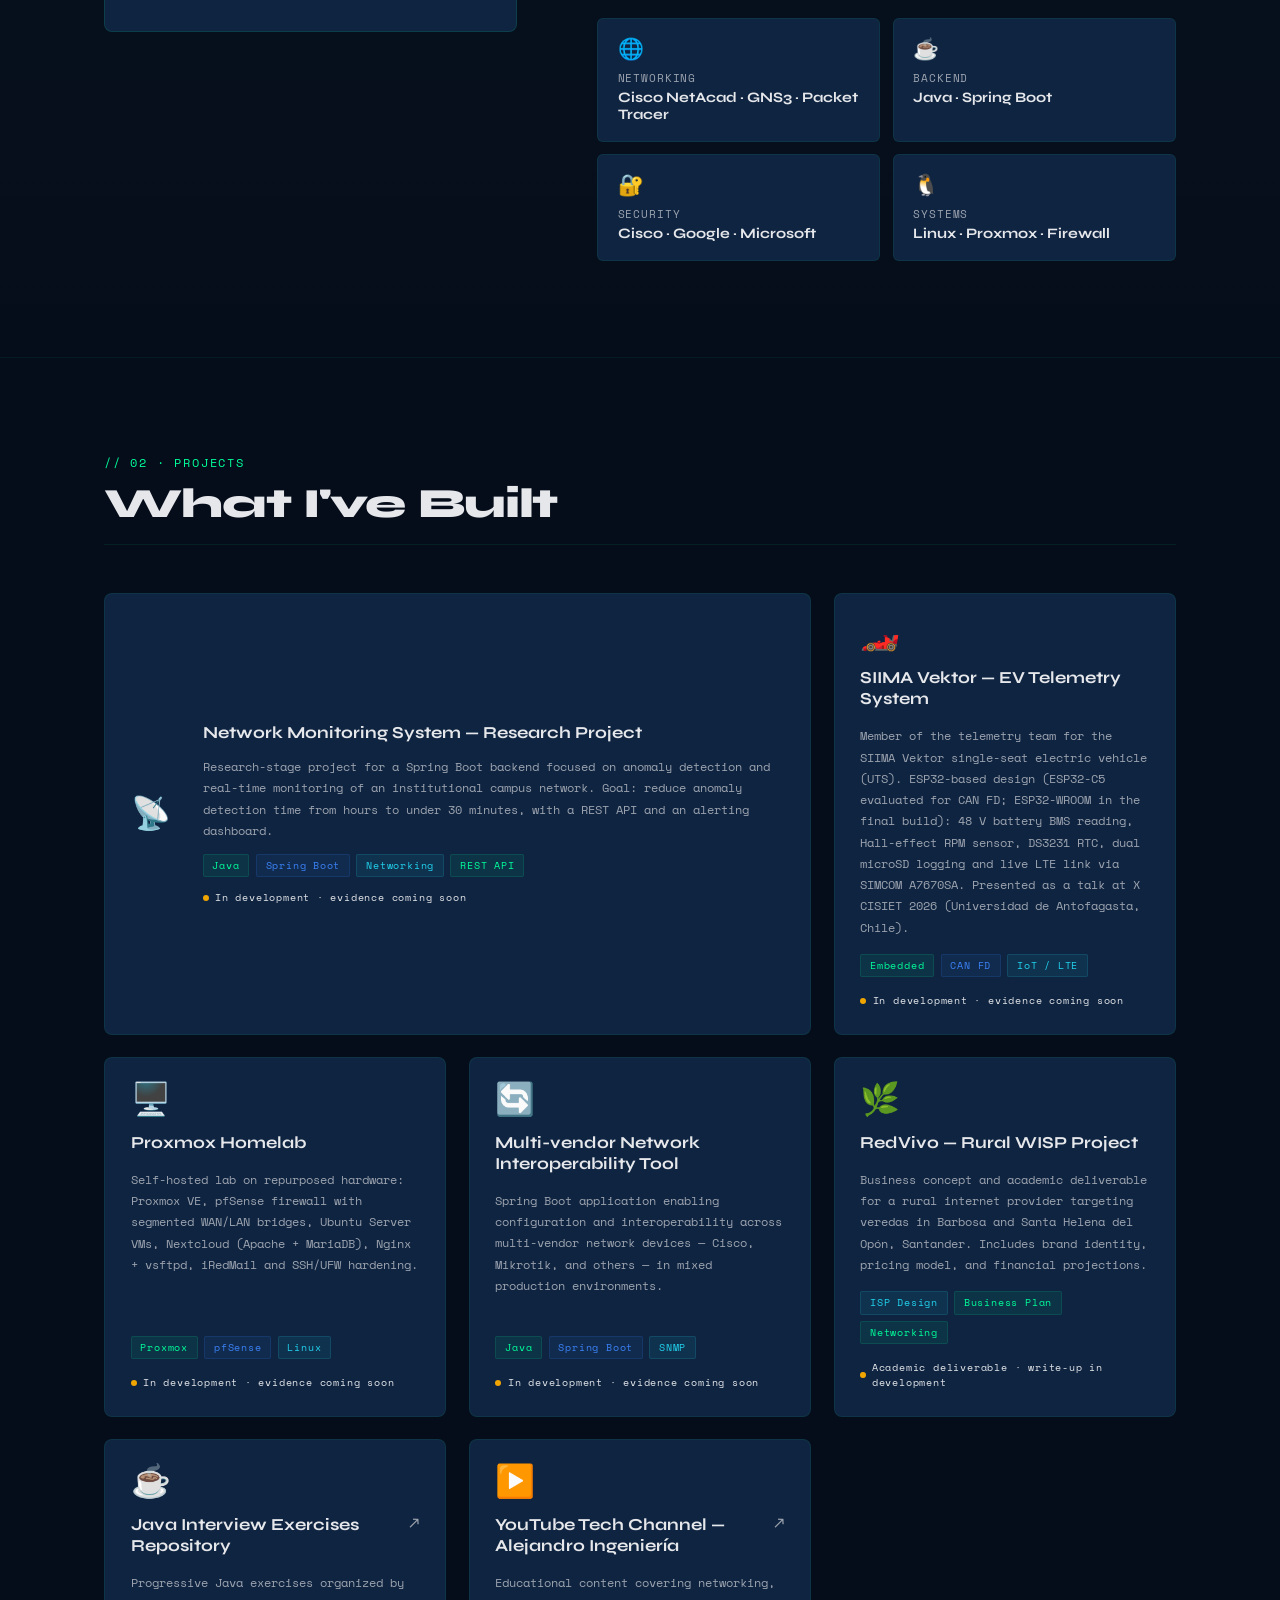
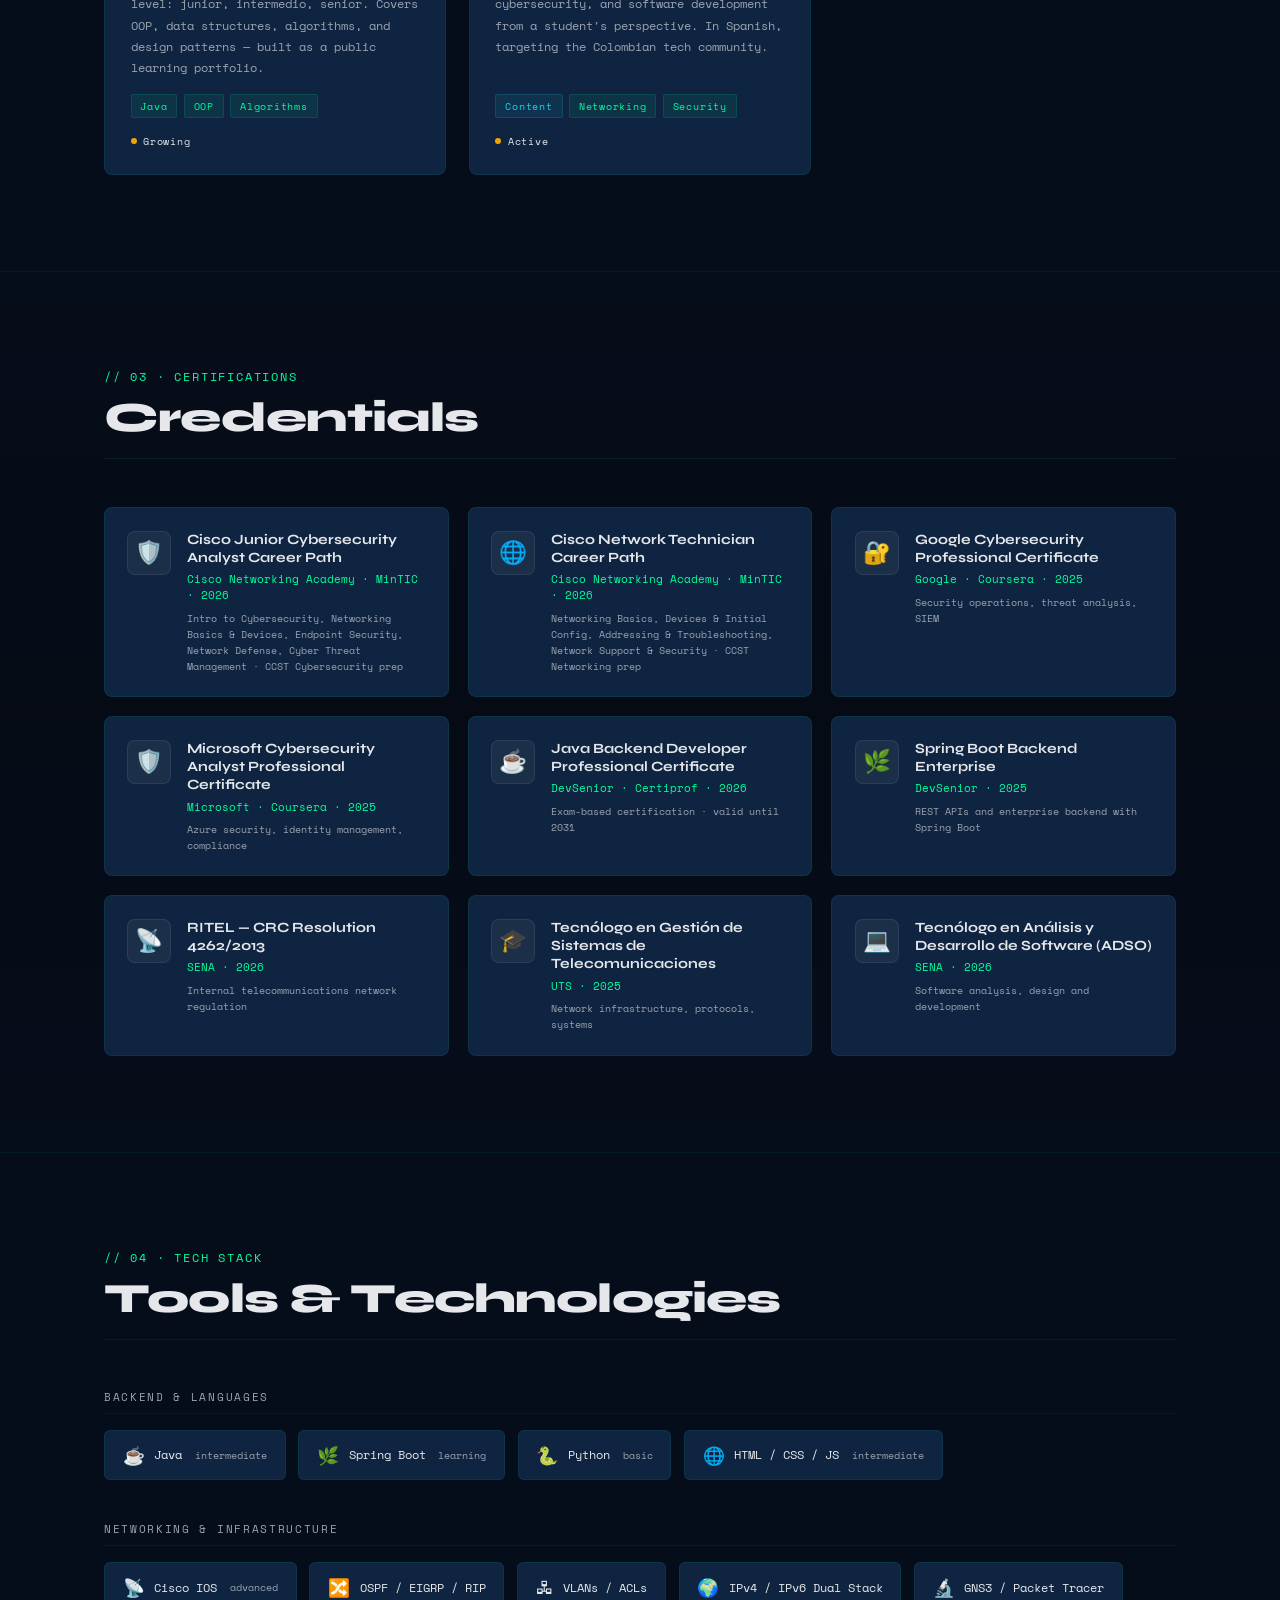
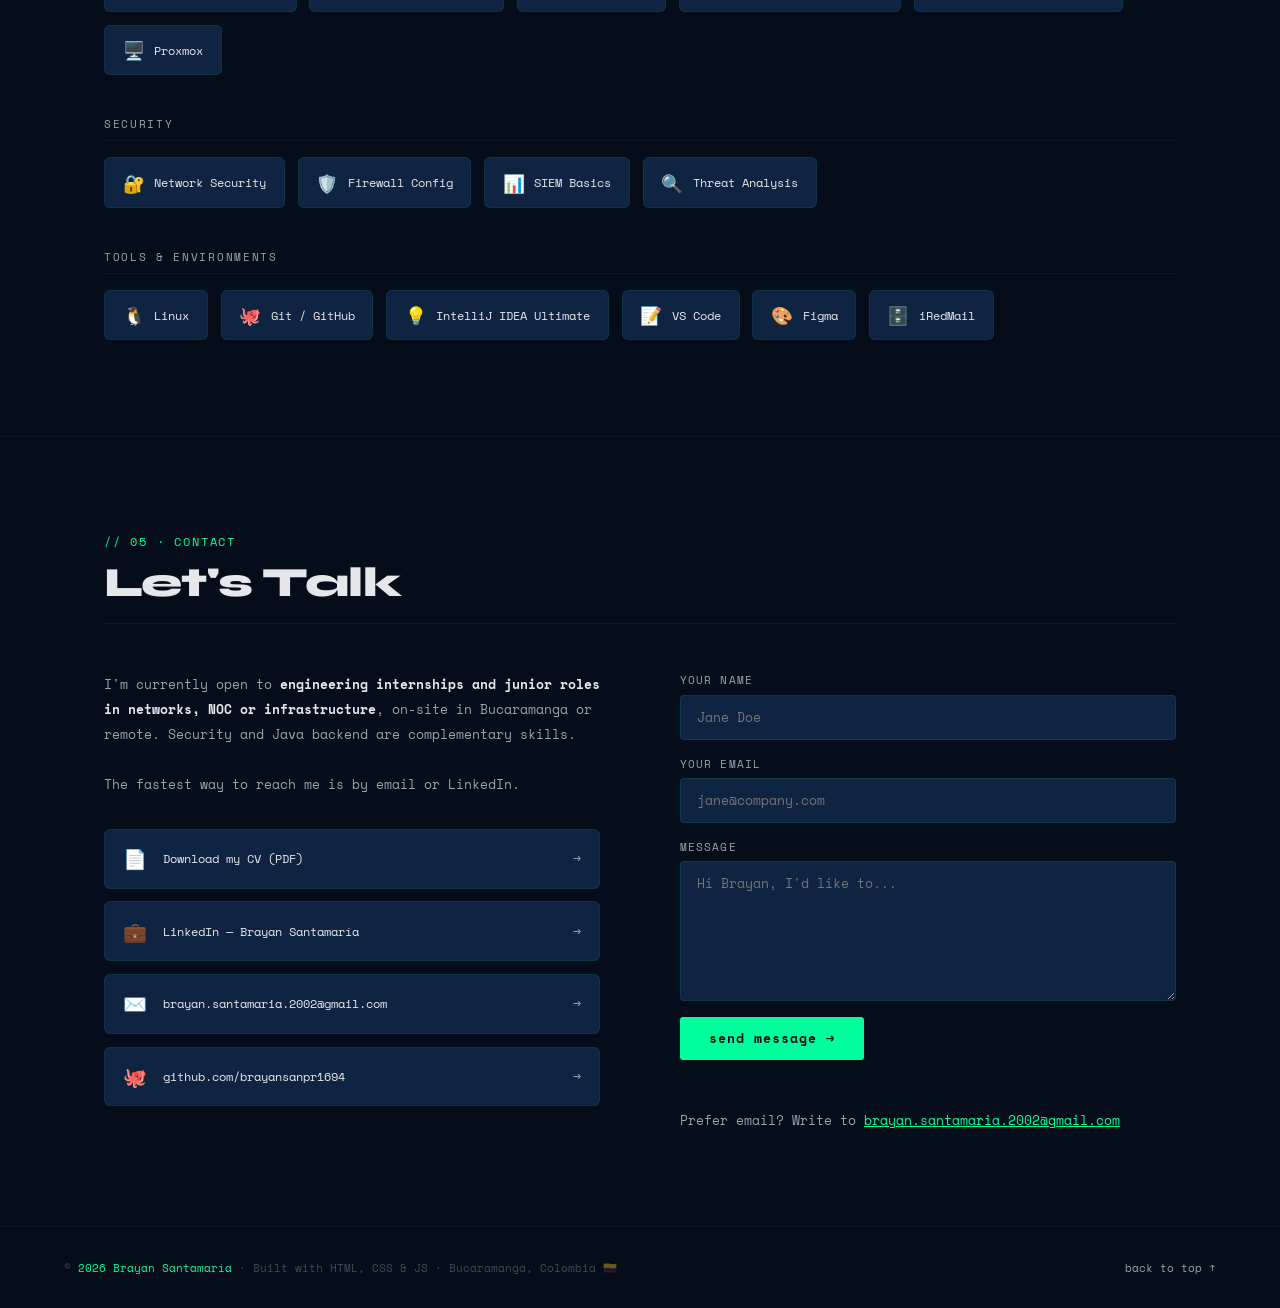
==== commit db1dccef: "Fase 1: perfil unificado, contacto y CV (inicio y estilos) Titular redes / NOC / infraestructura, si" ====
--- a/index.html
+++ b/index.html
@@ -7,13 +7,16 @@
   <link rel="preconnect" href="https://fonts.googleapis.com">
   <link rel="preconnect" href="https://fonts.gstatic.com" crossorigin>
   <link href="https://fonts.googleapis.com/css2?family=Space+Mono:wght@400;700&family=Syne:wght@400;600;700;800&display=swap" rel="stylesheet">
-  <meta name="description" content="Brayan Santamaría — Telecommunications Engineering student. Cisco networking, NOC and Linux infrastructure. Ex Claro O&amp;M fixed network. Open to internships and junior roles.">
+  <meta name="description" content="Brayan Santamaría — Telecommunications and Software Engineering student (both in progress). Networks, NOC and Linux infrastructure, with security and Java backend as complementary skills. Open to engineering internships and junior roles.">
   <meta name="author" content="Brayan Alejandro Santamaría Prieto">
   <link rel="canonical" href="https://brayansantamaria.dev/">
+  <link rel="alternate" hreflang="en" href="https://brayansantamaria.dev/">
+  <link rel="alternate" hreflang="es" href="https://brayansantamaria.dev/es/">
+  <link rel="alternate" hreflang="x-default" href="https://brayansantamaria.dev/">
   <meta property="og:type" content="website">
   <meta property="og:url" content="https://brayansantamaria.dev/">
   <meta property="og:title" content="Brayan Santamaría · Networks &amp; Infrastructure">
-  <meta property="og:description" content="Brayan Santamaría — Telecommunications Engineering student. Cisco networking, NOC and Linux infrastructure. Ex Claro O&amp;M fixed network. Open to internships and junior roles.">
+  <meta property="og:description" content="Brayan Santamaría — Telecommunications and Software Engineering student (both in progress). Networks, NOC and Linux infrastructure, with security and Java backend as complementary skills. Open to engineering internships and junior roles.">
   <meta property="og:image" content="https://brayansantamaria.dev/assets/photo.jpeg">
   <meta name="twitter:card" content="summary_large_image">
   <link rel="icon" href="data:image/svg+xml,%3Csvg xmlns='http://www.w3.org/2000/svg' viewBox='0 0 40 40'%3E%3Crect width='40' height='40' rx='8' fill='%230b0f14'/%3E%3Crect x='10' y='10' width='20' height='20' rx='3' fill='none' stroke='%2300FF9C' stroke-width='2'/%3E%3Ccircle cx='17' cy='18' r='2' fill='%2300FF9C'/%3E%3Ccircle cx='23' cy='22' r='2' fill='%2322D3EE'/%3E%3C/svg%3E">
@@ -51,6 +54,7 @@
       <li><a href="#stack">Tech Stack</a></li>
       <li><a href="#contact">Contact</a></li>
       <li><a href="blog.html" class="blog-link">Blog</a></li>
+      <li><a href="es/" class="lang-switch" hreflang="es" lang="es" aria-label="Ver en español">ES</a></li>
     </ul>
 
     <!-- Hamburger -->
@@ -67,6 +71,7 @@
     <a href="#stack"          onclick="closeMenu()">Tech Stack</a>
     <a href="#contact"        onclick="closeMenu()">Contact</a>
     <a href="blog.html" class="mobile-blog-link">Blog</a>
+    <a href="es/" class="lang-switch" hreflang="es" lang="es">Español</a>
   </div>
 
   <!-- HERO -->
@@ -77,15 +82,17 @@
         <div class="hero-text">
           <p class="hero-greeting">// hello, world</p>
           <h1 class="hero-name">Brayan<br><span>Santamaría</span></h1>
-          <p class="hero-role">Networks · NOC · Linux infrastructure</p>
+          <p class="hero-role">Networks · NOC · Infrastructure</p>
           <p class="hero-desc">
-            Telecommunications &amp; Software Engineering student from
+            Telecommunications Engineering and Software Engineering student (both in progress) from
             <span class="highlight">Bucaramanga, Colombia</span>.<br>
-            Ex Claro O&amp;M fixed network · Cisco routing &amp; switching, VoIP and a Proxmox homelab.<br>
+            Focused on networks, NOC and Linux infrastructure: Cisco routing &amp; switching, VoIP and a Proxmox homelab.
+            Security and Java backend as complementary skills.<br>
             Open to <span class="highlight">engineering internships and junior NOC / network roles</span>.
           </p>
           <div class="hero-cta">
             <a href="#projects" class="btn-primary">view my work</a>
+            <a href="assets/cv-brayan-santamaria.pdf" class="btn-ghost" target="_blank" rel="noopener">download CV</a>
             <a href="#contact"  class="btn-ghost">contact me</a>
           </div>
         </div>
@@ -96,8 +103,8 @@
           </div>
         </div>
       </div>
-      <div class="hero-stats">
-        <div class="stat-item"><span class="stat-number">2</span><span class="stat-label">Engineering Degrees</span></div>
+      <div class="hero-stats" translate="no">
+        <div class="stat-item"><span class="stat-number">2</span><span class="stat-label">Engineering Degrees in Progress</span></div>
         <div class="stat-item"><span class="stat-number">10+</span><span class="stat-label">Certifications</span></div>
         <div class="stat-item"><span class="stat-number">Cisco</span><span class="stat-label">Networking</span></div>
         <div class="stat-item"><span class="stat-number">NOC</span><span class="stat-label">Target Role</span></div>
@@ -126,15 +133,15 @@
               <div class="t-output"><span class="t-key">location</span>: <span class="t-val">Bucaramanga, Colombia</span></div>
               <div class="t-blank"></div>
               <div class="t-line"><span class="t-prompt">$</span><span class="t-cmd">cat education.txt</span></div>
-              <div class="t-output"><span class="t-key">degree_1</span>: <span class="t-val">Software Engineering</span></div>
+              <div class="t-output"><span class="t-key">degree_1</span>: <span class="t-val">Software Engineering (in progress)</span></div>
               <div class="t-output"><span class="t-key">school_1</span>: <span class="t-val">Iberoamericana</span></div>
-              <div class="t-output"><span class="t-key">degree_2</span>: <span class="t-val">Telecommunications Eng.</span></div>
+              <div class="t-output"><span class="t-key">degree_2</span>: <span class="t-val">Telecommunications Eng. (in progress)</span></div>
               <div class="t-output"><span class="t-key">school_2</span>: <span class="t-val">UTS</span></div>
               <div class="t-output"><span class="t-key">bootcamp</span>: <span class="t-val">DevSenior · Java</span></div>
               <div class="t-blank"></div>
               <div class="t-line"><span class="t-prompt">$</span><span class="t-cmd">cat experience.txt</span></div>
-              <div class="t-output"><span class="t-key">company</span>: <span class="t-val">Claro Colombia</span></div>
-              <div class="t-output"><span class="t-key">role</span>: <span class="t-val">O&amp;M Apprentice · Fixed Network (2025)</span></div>
+              <div class="t-output"><span class="t-key">company</span>: <span class="t-val">Claro Colombia (SENA apprenticeship)</span></div>
+              <div class="t-output"><span class="t-key">role</span>: <span class="t-val">O&amp;M Apprentice · Fixed Network (Jul–Dec 2025)</span></div>
               <div class="t-output"><span class="t-key">teaching</span>: <span class="t-val">Robotics &amp; Programming Teacher (2025)</span></div>
               <div class="t-output"><span class="t-key">status</span>: <span class="t-val" style="color:#00FF9C;">▶ open to internships · junior NOC / networks</span></div>
             </div>
@@ -142,19 +149,18 @@
         </div>
         <div class="about-right">
           <p class="about-text">
-            I'm a <strong>telecommunications and software engineering student</strong> simultaneously
-            pursuing two undergraduate degrees in Bucaramanga, Colombia. I hold tecnólogo titles from
+            I'm a <strong>telecommunications and software engineering student</strong> in Bucaramanga, Colombia,
+            currently pursuing both undergraduate degrees at the same time (neither is finished yet). I hold tecnólogo titles from
             UTS and SENA, and I've completed Java backend and Spring Boot certifications through <span class="acc">DevSenior Code</span>.
           </p>
           <p class="about-text">
-            My professional background comes from working at <strong>Claro</strong> as an Operations &amp; Maintenance apprentice on the fixed network, where I gained
-            hands-on experience with real production networks — which taught me things no certification
-            exam ever covers. I've completed Cisco's <span class="acc">Network Technician</span> and <span class="acc">Junior Cybersecurity Analyst</span> career paths and have earned cybersecurity
+            My hands-on experience comes from a SENA apprenticeship at <strong>Claro</strong> in Operations &amp; Maintenance of the fixed network (July–December 2025),
+            where I saw how a production network is operated day to day. I've completed Cisco's <span class="acc">Network Technician</span> and <span class="acc">Junior Cybersecurity Analyst</span> career paths and have earned cybersecurity
             certificates from both Google and Microsoft.
           </p>
           <p class="about-text">
-            I'm drawn to the intersection of <strong>network infrastructure and backend development</strong> —
-            building systems that are not only functional but also secure and observable. Right now I'm looking for an <strong>engineering internship or a junior role in NOC, networking or infrastructure</strong>, available full time.
+            My main focus is <strong>network infrastructure and operations</strong>; security and Java backend
+            complement it, so I can build and run systems that are secure and observable. Right now I'm looking for an <strong>engineering internship or a junior role in NOC, networking or infrastructure</strong>, available full time.
           </p>
           <div class="about-highlights">
             <div class="highlight-card">
@@ -191,12 +197,11 @@
       <div class="section-divider"></div>
       <div class="projects-grid">
 
-        <a class="project-card featured-project">
+        <div class="project-card no-link featured-project">
           <div><div class="project-card-icon">📡</div></div>
           <div style="flex:1;display:flex;flex-direction:column;gap:0.8rem;">
             <div class="project-card-header">
               <div class="project-card-title">Network Monitoring System — Research Project</div>
-              <span class="project-card-arrow">↗</span>
             </div>
             <p class="project-card-desc">Research-stage project for a Spring Boot backend focused on anomaly detection and real-time monitoring of an institutional campus network. Goal: reduce anomaly detection time from hours to under 30 minutes, with a REST API and an alerting dashboard.</p>
             <div class="project-tags">
@@ -205,30 +210,28 @@
               <span class="project-tag cyan">Networking</span>
               <span class="project-tag">REST API</span>
             </div>
-            <span class="project-status wip">Research phase</span>
-          </div>
-        </a>
-
-        <a class="project-card">
+            <span class="project-status wip">In development · evidence coming soon</span>
+          </div>
+        </div>
+
+        <div class="project-card no-link">
           <div class="project-card-icon">🏎️</div>
           <div class="project-card-header">
-            <div class="project-card-title">SIIMA Vector — EV Telemetry System</div>
-            <span class="project-card-arrow">↗</span>
-          </div>
-          <p class="project-card-desc">Wireless telemetry for a single-occupant electric vehicle (UTS research group). ESP32-C5 with native CAN FD, INA228 power sensing, LTE via SIMCOM A7670SA, BMS over isolated UART and dual microSD logging. Presented at CISIET 2026 (Universidad de Antofagasta, Chile).</p>
+            <div class="project-card-title">SIIMA Vektor — EV Telemetry System</div>
+          </div>
+          <p class="project-card-desc">Member of the telemetry team for the SIIMA Vektor single-seat electric vehicle (UTS). ESP32-based design (ESP32-C5 evaluated for CAN FD; ESP32-WROOM in the final build): 48 V battery BMS reading, Hall-effect RPM sensor, DS3231 RTC, dual microSD logging and live LTE link via SIMCOM A7670SA. Presented as a talk at X CISIET 2026 (Universidad de Antofagasta, Chile).</p>
           <div class="project-tags">
             <span class="project-tag">Embedded</span>
             <span class="project-tag blue">CAN FD</span>
             <span class="project-tag cyan">IoT / LTE</span>
           </div>
-          <span class="project-status wip">In progress</span>
-        </a>
-
-        <a class="project-card">
+          <span class="project-status wip">In development · evidence coming soon</span>
+        </div>
+
+        <div class="project-card no-link">
           <div class="project-card-icon">🖥️</div>
           <div class="project-card-header">
             <div class="project-card-title">Proxmox Homelab</div>
-            <span class="project-card-arrow">↗</span>
           </div>
           <p class="project-card-desc">Self-hosted lab on repurposed hardware: Proxmox VE, pfSense firewall with segmented WAN/LAN bridges, Ubuntu Server VMs, Nextcloud (Apache + MariaDB), Nginx + vsftpd, iRedMail and SSH/UFW hardening.</p>
           <div class="project-tags">
@@ -236,14 +239,13 @@
             <span class="project-tag blue">pfSense</span>
             <span class="project-tag cyan">Linux</span>
           </div>
-          <span class="project-status wip">Active</span>
-        </a>
-
-        <a class="project-card">
+          <span class="project-status wip">In development · evidence coming soon</span>
+        </div>
+
+        <div class="project-card no-link">
           <div class="project-card-icon">🔄</div>
           <div class="project-card-header">
             <div class="project-card-title">Multi-vendor Network Interoperability Tool</div>
-            <span class="project-card-arrow">↗</span>
           </div>
           <p class="project-card-desc">Spring Boot application enabling configuration and interoperability across multi-vendor network devices — Cisco, Mikrotik, and others — in mixed production environments.</p>
           <div class="project-tags">
@@ -251,14 +253,13 @@
             <span class="project-tag blue">Spring Boot</span>
             <span class="project-tag cyan">SNMP</span>
           </div>
-          <span class="project-status wip">In progress</span>
-        </a>
-
-        <a class="project-card">
+          <span class="project-status wip">In development · evidence coming soon</span>
+        </div>
+
+        <div class="project-card no-link">
           <div class="project-card-icon">🌿</div>
           <div class="project-card-header">
             <div class="project-card-title">RedVivo — Rural WISP Project</div>
-            <span class="project-card-arrow">↗</span>
           </div>
           <p class="project-card-desc">Business concept and academic deliverable for a rural internet provider targeting veredas in Barbosa and Santa Helena del Opón, Santander. Includes brand identity, pricing model, and financial projections.</p>
           <div class="project-tags">
@@ -266,10 +267,10 @@
             <span class="project-tag">Business Plan</span>
             <span class="project-tag">Networking</span>
           </div>
-          <span class="project-status done">Completed</span>
-        </a>
-
-        <a href="https://github.com/brayansanpr1694/devsenior-ejercicios" target="_blank" rel="noopener" class="project-card">
+          <span class="project-status wip">Academic deliverable · write-up in development</span>
+        </div>
+
+        <a href="https://github.com/brayansanpr1694/java" target="_blank" rel="noopener" class="project-card">
           <div class="project-card-icon">☕</div>
           <div class="project-card-header">
             <div class="project-card-title">Java Interview Exercises Repository</div>
@@ -462,47 +463,54 @@
 
         <div class="contact-left">
           <p class="contact-intro">
-            I'm currently open to <strong>internships, junior roles, and remote opportunities</strong>
-            in networking, backend development, or cybersecurity.<br><br>
-            Whether you want to collaborate on a project, discuss tech, or just say hi —
-            my inbox is always open.
+            I'm currently open to <strong>engineering internships and junior roles in networks, NOC or infrastructure</strong>,
+            on-site in Bucaramanga or remote. Security and Java backend are complementary skills.<br><br>
+            The fastest way to reach me is by email or LinkedIn.
           </p>
           <div class="contact-links">
-            <a href="https://github.com/brayansanpr1694" target="_blank" class="contact-link">
+            <a href="assets/cv-brayan-santamaria.pdf" target="_blank" rel="noopener" class="contact-link">
+              <span class="contact-link-icon">📄</span>
+              <span class="contact-link-label">Download my CV (PDF)</span>
+              <span class="contact-link-arrow">→</span>
+            </a>
+            <a href="https://www.linkedin.com/in/brayan-santamaria-developer" target="_blank" rel="noopener" class="contact-link">
+              <span class="contact-link-icon">💼</span>
+              <span class="contact-link-label">LinkedIn — Brayan Santamaría</span>
+              <span class="contact-link-arrow">→</span>
+            </a>
+            <a href="mailto:brayan.santamaria.2002@gmail.com" class="contact-link">
+              <span class="contact-link-icon">✉️</span>
+              <span class="contact-link-label">brayan.santamaria.2002@gmail.com</span>
+              <span class="contact-link-arrow">→</span>
+            </a>
+            <a href="https://github.com/brayansanpr1694" target="_blank" rel="noopener" class="contact-link">
               <span class="contact-link-icon">🐙</span>
               <span class="contact-link-label">github.com/brayansanpr1694</span>
               <span class="contact-link-arrow">→</span>
             </a>
-            <a href="https://www.linkedin.com/in/brayan-santamaria-developer" target="_blank" class="contact-link">
-              <span class="contact-link-icon">💼</span>
-              <span class="contact-link-label">LinkedIn — Brayan Santamaría</span>
-              <span class="contact-link-arrow">→</span>
-            </a>
-            <a href="mailto:brayan.santamaria@outlook.com" class="contact-link">
-              <span class="contact-link-icon">✉️</span>
-              <span class="contact-link-label">brayan.santamaria@outlook.com</span>
-              <span class="contact-link-arrow">→</span>
-            </a>
           </div>
         </div>
 
         <div>
-          <form class="contact-form" onsubmit="handleSubmit(event)">
+          <form class="contact-form" id="contact-form" onsubmit="handleSubmit(event)" novalidate>
             <div class="form-group">
               <label class="form-label" for="name">Your name</label>
-              <input class="form-input" type="text" id="name" placeholder="John Doe" required>
+              <input class="form-input" type="text" id="name" name="name" autocomplete="name" placeholder="Jane Doe" required>
             </div>
             <div class="form-group">
               <label class="form-label" for="email">Your email</label>
-              <input class="form-input" type="email" id="email" placeholder="john@example.com" required>
+              <input class="form-input" type="email" id="email" name="email" autocomplete="email" placeholder="jane@company.com" required>
             </div>
             <div class="form-group">
               <label class="form-label" for="message">Message</label>
-              <textarea class="form-textarea" id="message" placeholder="Hey Brayan, I'd like to..." required></textarea>
-            </div>
+              <textarea class="form-textarea" id="message" name="message" placeholder="Hi Brayan, I'd like to..." required></textarea>
+            </div>
+            <input type="text" name="_honey" class="form-honey" tabindex="-1" autocomplete="off" aria-hidden="true">
             <button type="submit" class="btn-primary" style="align-self:flex-start;" id="submit-btn">
               send message →
             </button>
+            <p class="form-status" id="form-status" role="status" aria-live="polite"></p>
+            <p class="form-alt">Prefer email? Write to <a href="mailto:brayan.santamaria.2002@gmail.com">brayan.santamaria.2002@gmail.com</a></p>
           </form>
         </div>
 
@@ -554,38 +562,57 @@
       });
     });
 
-    // Contact form (FormSubmit → brayan.santamaria@outlook.com)
+    // Contact form (FormSubmit, AJAX). Same endpoint that is already active.
+    const FORM_ENDPOINT = 'https://formsubmit.co/ajax/brayan.santamaria@outlook.com';
+    const FORM_TEXT = {
+      sending: 'sending...',
+      button: 'send message →',
+      invalid: 'Please fill in your name, a valid email and a message.',
+      ok: 'Thanks! Your message was sent. I will get back to you by email.',
+      error: 'The message could not be sent. Please write to brayan.santamaria.2002@gmail.com.'
+    };
     async function handleSubmit(e) {
       e.preventDefault();
       const form = e.target;
+      const f = form.elements;
       const btn = document.getElementById('submit-btn');
+      const status = document.getElementById('form-status');
+      status.className = 'form-status';
+      if (!form.checkValidity()) {
+        status.textContent = FORM_TEXT.invalid;
+        status.classList.add('is-error');
+        return;
+      }
+      if (f._honey.value) return; // bot
       btn.disabled = true;
-      btn.textContent = 'sending...';
+      btn.textContent = FORM_TEXT.sending;
+      status.textContent = '';
       try {
-        const res = await fetch('https://formsubmit.co/ajax/brayan.santamaria@outlook.com', {
+        const res = await fetch(FORM_ENDPOINT, {
           method: 'POST',
           headers: { 'Content-Type': 'application/json', 'Accept': 'application/json' },
           body: JSON.stringify({
-            name: document.getElementById('name').value,
-            email: document.getElementById('email').value,
-            message: document.getElementById('message').value,
+            name: f.name.value.trim(),
+            email: f.email.value.trim(),
+            message: f.message.value.trim(),
+            _replyto: f.email.value.trim(),
             _subject: 'Nuevo mensaje desde brayansantamaria.dev',
-            _template: 'table'
+            _template: 'table',
+            _captcha: 'false'
           })
         });
-        const data = await res.json();
+        const data = await res.json().catch(() => ({}));
         if (!res.ok || String(data.success) !== 'true') throw new Error('send failed');
-        btn.textContent = 'message sent ✓';
-        btn.style.cssText = 'background:rgba(0,255,156,0.15);color:var(--accent);border:1px solid rgba(0,255,156,0.4);';
+        status.textContent = FORM_TEXT.ok;
+        status.classList.add('is-ok');
         form.reset();
       } catch (err) {
-        btn.textContent = 'error — please email me directly';
+        status.textContent = FORM_TEXT.error;
+        status.classList.add('is-error');
+      } finally {
+        btn.disabled = false;
+        btn.textContent = FORM_TEXT.button;
       }
-      setTimeout(() => {
-        btn.textContent = 'send message →';
-        btn.style.cssText = '';
-        btn.disabled = false;
-      }, 4000);
     }
 
     // Scroll reveal for cards
--- a/styles.css
+++ b/styles.css
@@ -1299,4 +1299,38 @@
   .contact-grid { grid-template-columns: 1fr; gap: 3rem; }
 
   footer { flex-direction: column; gap: 0.8rem; text-align: center; padding: 1.5rem; }
-}+}
+/* ══════════════════════════════════════════
+   FASE 1 — tarjetas sin enlace, idioma y formulario
+   ══════════════════════════════════════════ */
+.project-card.no-link { cursor: default; }
+.project-card.no-link:hover {
+  border-color: rgba(0,255,156,0.08);
+  transform: none;
+  box-shadow: none;
+}
+.project-card.no-link:hover .project-card-title { color: var(--text); }
+
+.nav-links .lang-switch {
+  font-family: var(--font-mono, monospace);
+  font-size: 0.8rem;
+  color: var(--muted);
+  border: 1px solid rgba(255,255,255,0.15);
+  padding: 0.3rem 0.6rem;
+  border-radius: 3px;
+}
+.nav-links .lang-switch::after { display: none; }
+.nav-links .lang-switch:hover { color: var(--accent); border-color: rgba(0,255,156,0.3); }
+.mobile-menu .lang-switch { font-size: 1.1rem; color: var(--muted); }
+.mobile-menu.open a:nth-child(7) { transition-delay: 0.35s; }
+
+.form-honey { position: absolute; left: -9999px; width: 1px; height: 1px; opacity: 0; }
+.form-status { min-height: 1.4em; font-family: var(--font-mono); font-size: 0.85rem; margin: 0; }
+.form-status.is-ok { color: var(--accent); }
+.form-status.is-error { color: #ff6b6b; }
+.form-alt { font-family: var(--font-mono); font-size: 0.8rem; color: var(--muted); margin: 0; }
+.form-alt a { color: var(--accent); }
+
+@media (prefers-reduced-motion: reduce) {
+  .project-card, .project-card:hover { transition: none; transform: none; }
+}
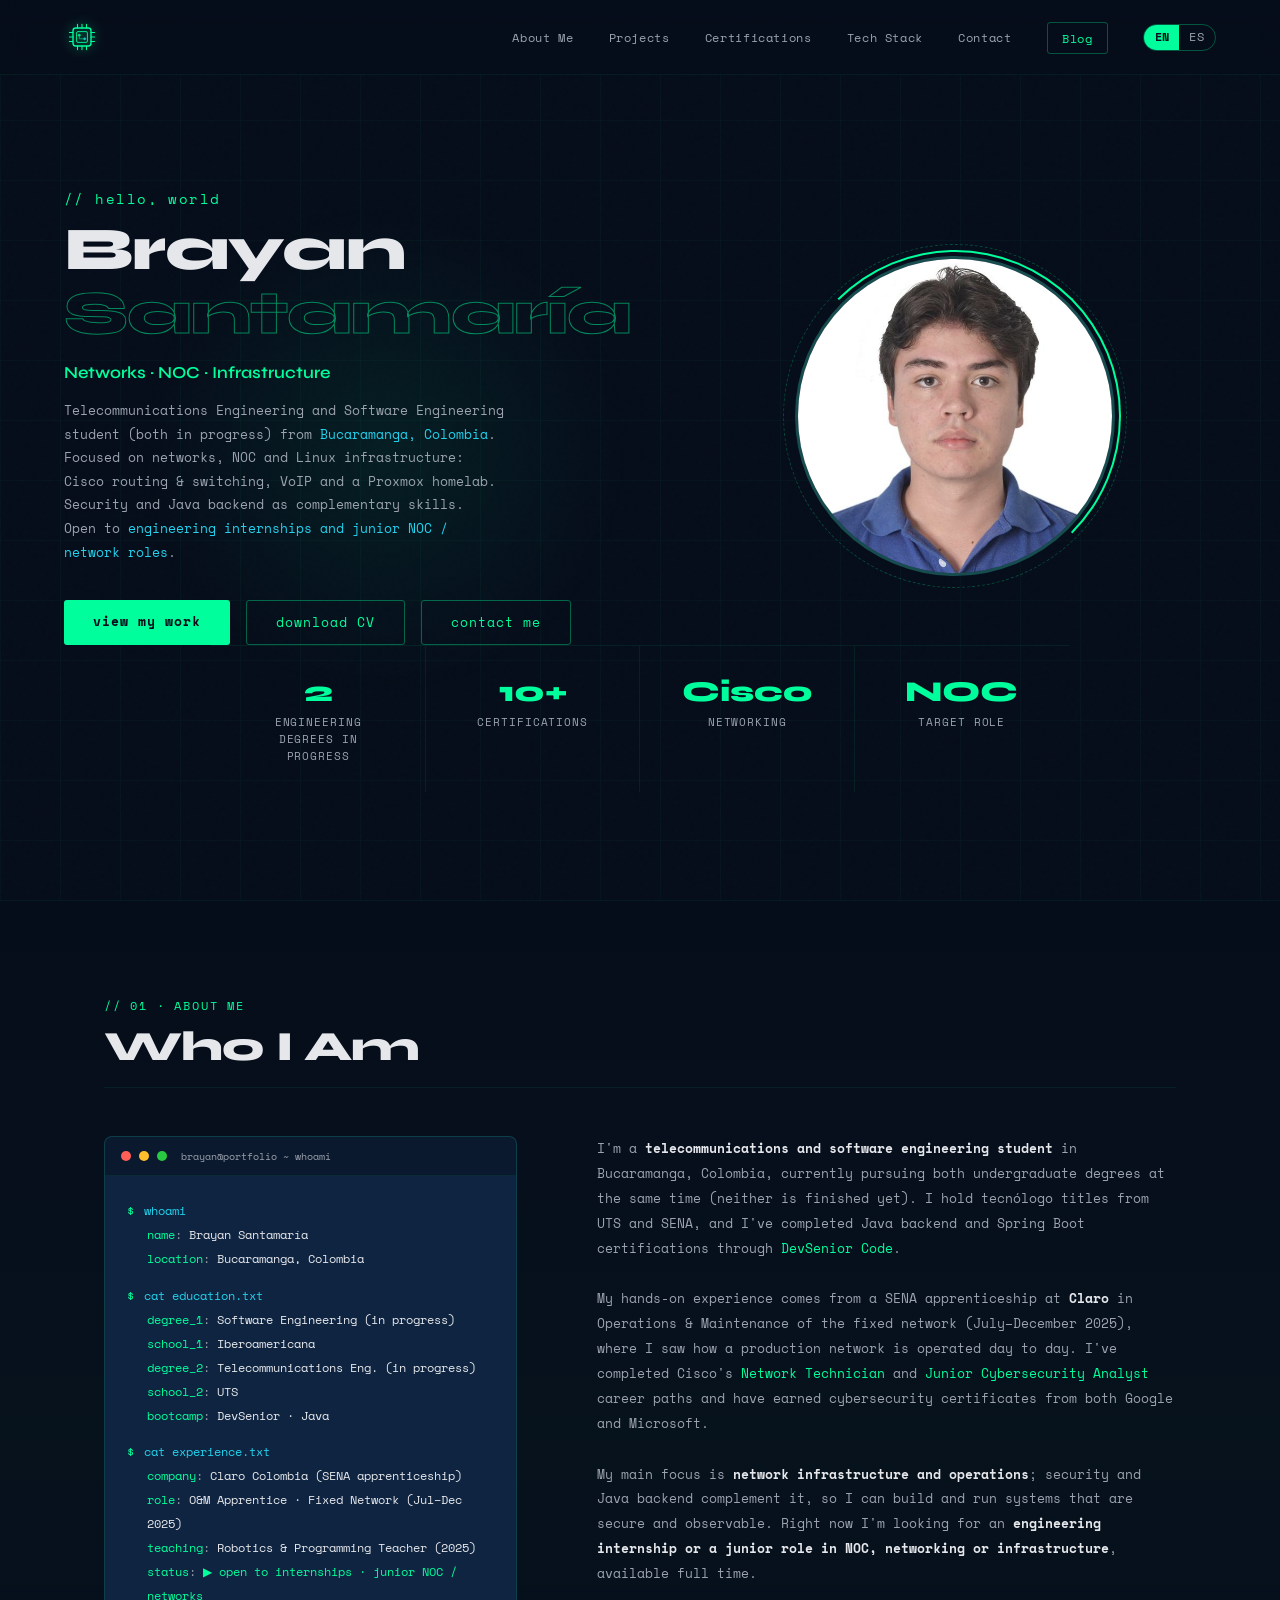
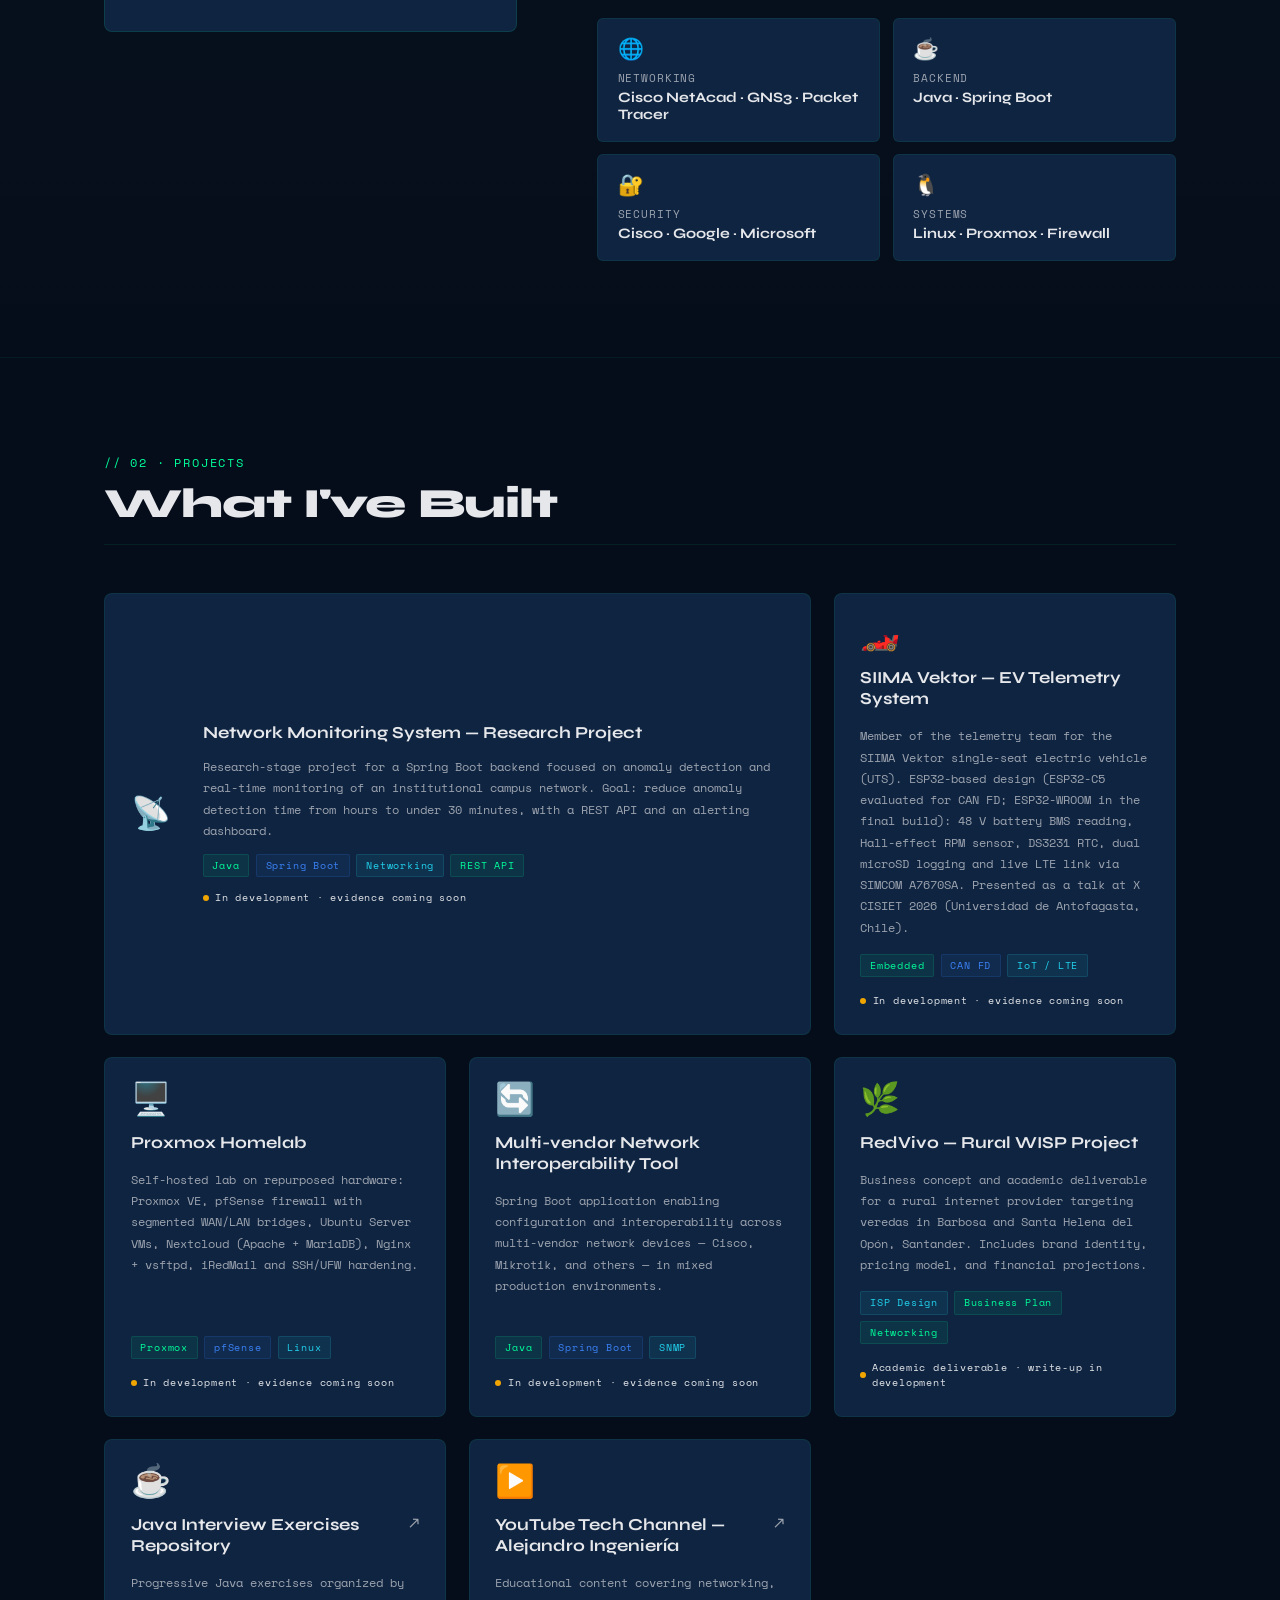
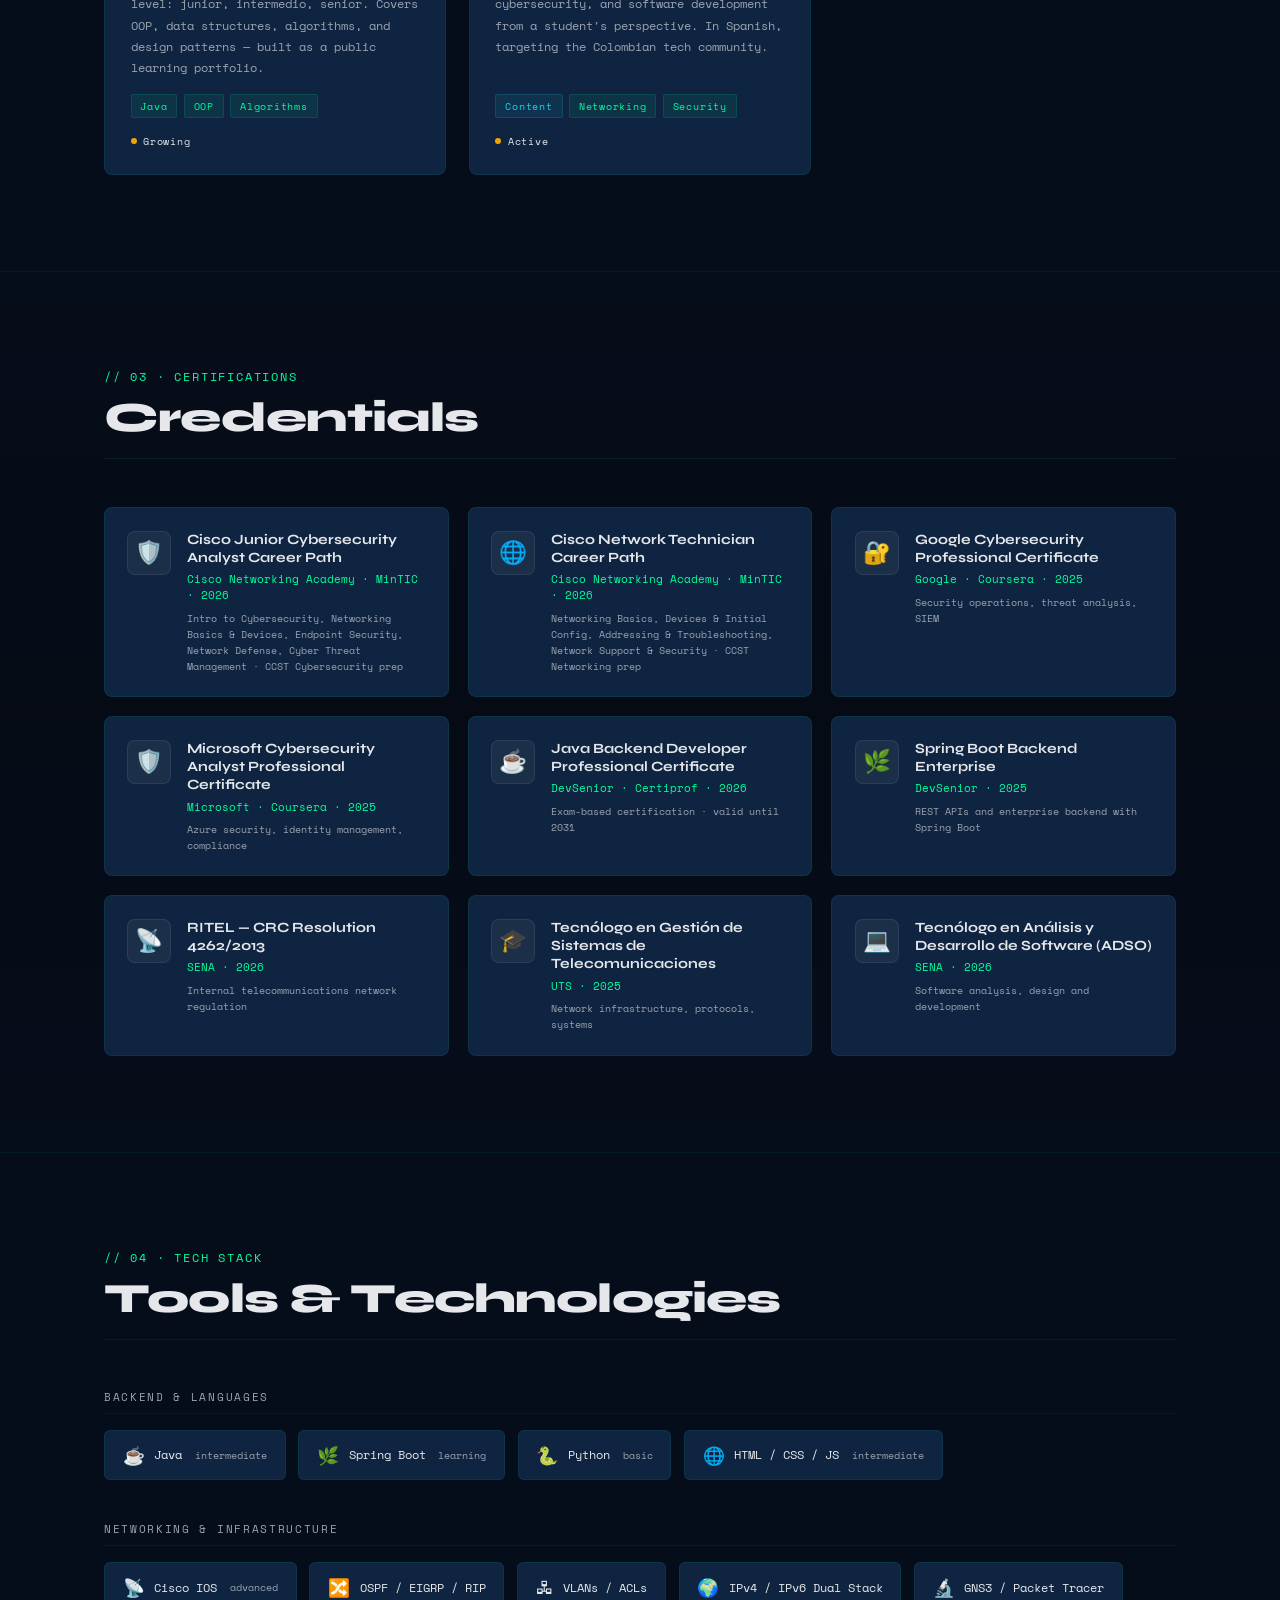
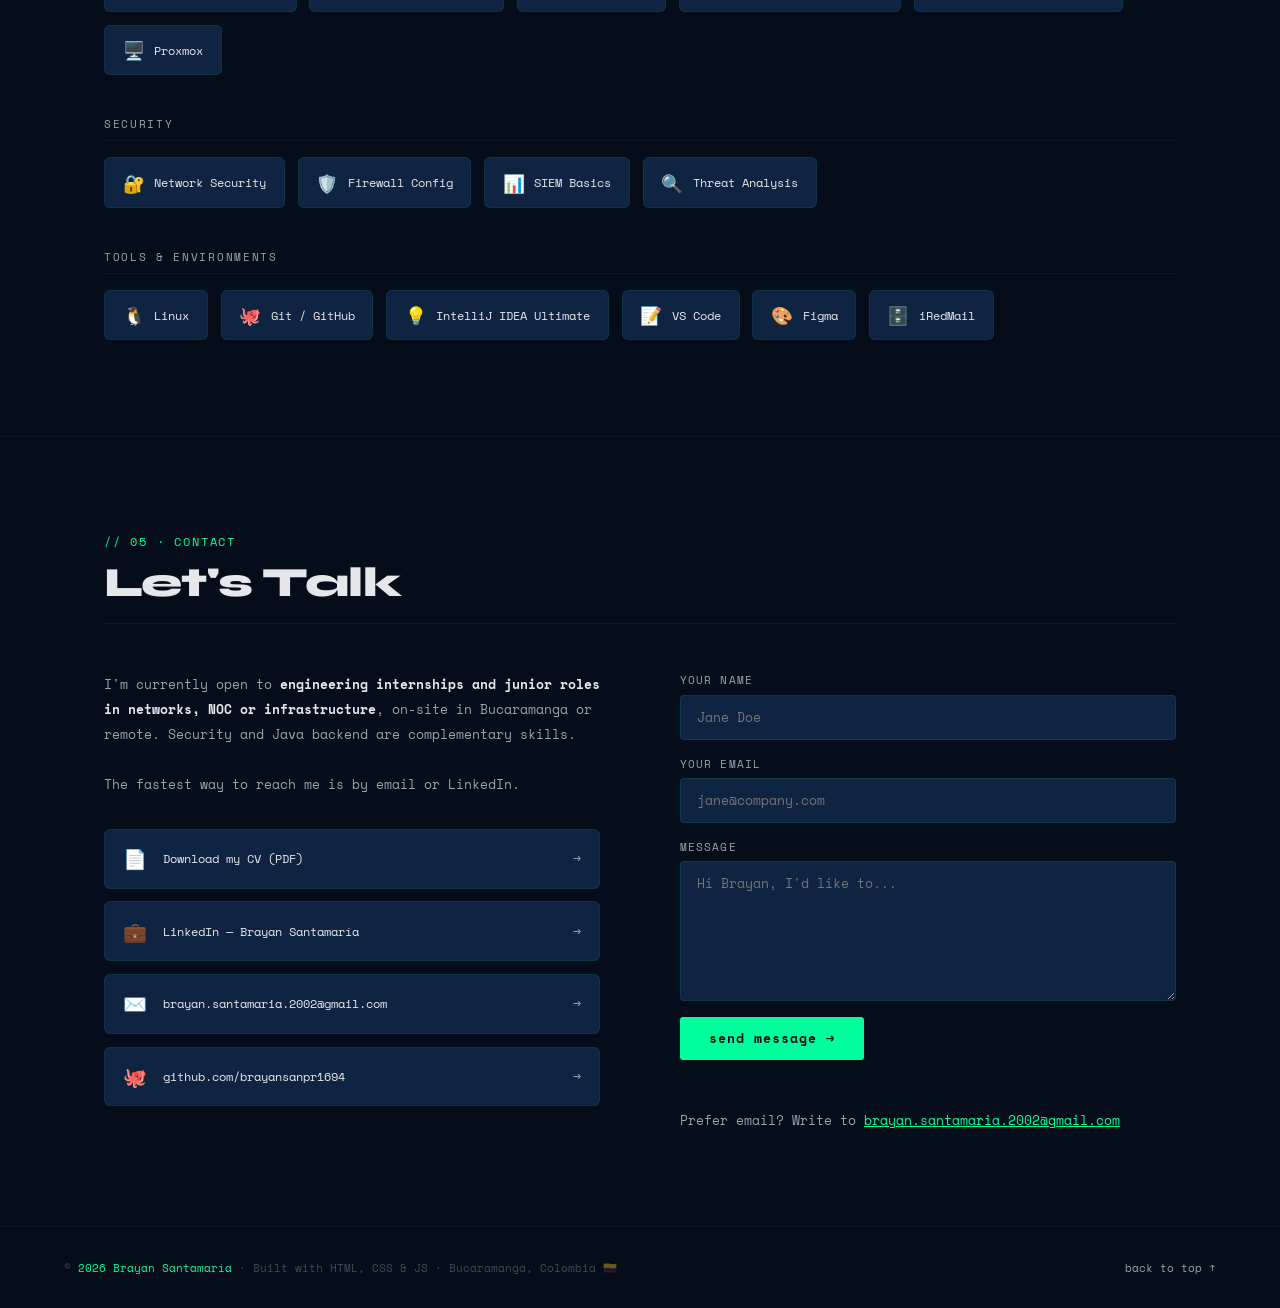
==== commit e7ef5b52: "Selector de idioma EN/ES visible también en móvil" ====
--- a/index.html
+++ b/index.html
@@ -54,8 +54,10 @@
       <li><a href="#stack">Tech Stack</a></li>
       <li><a href="#contact">Contact</a></li>
       <li><a href="blog.html" class="blog-link">Blog</a></li>
-      <li><a href="es/" class="lang-switch" hreflang="es" lang="es" aria-label="Ver en español">ES</a></li>
+      <li class="nav-lang"><span class="lang-pill" role="group" aria-label="Language / Idioma"><span class="lang-current" aria-current="true">EN</span><a href="es/" hreflang="es" lang="es">ES</a></span></li>
     </ul>
+
+    <div class="lang-mobile"><span class="lang-pill" role="group" aria-label="Language / Idioma"><span class="lang-current" aria-current="true">EN</span><a href="es/" hreflang="es" lang="es">ES</a></span></div>
 
     <!-- Hamburger -->
     <button class="hamburger" id="hamburger" aria-label="Toggle menu">
@@ -71,7 +73,6 @@
     <a href="#stack"          onclick="closeMenu()">Tech Stack</a>
     <a href="#contact"        onclick="closeMenu()">Contact</a>
     <a href="blog.html" class="mobile-blog-link">Blog</a>
-    <a href="es/" class="lang-switch" hreflang="es" lang="es">Español</a>
   </div>
 
   <!-- HERO -->
--- a/styles.css
+++ b/styles.css
@@ -1311,18 +1311,25 @@
 }
 .project-card.no-link:hover .project-card-title { color: var(--text); }
 
-.nav-links .lang-switch {
-  font-family: var(--font-mono, monospace);
-  font-size: 0.8rem;
-  color: var(--muted);
-  border: 1px solid rgba(255,255,255,0.15);
-  padding: 0.3rem 0.6rem;
-  border-radius: 3px;
-}
-.nav-links .lang-switch::after { display: none; }
-.nav-links .lang-switch:hover { color: var(--accent); border-color: rgba(0,255,156,0.3); }
-.mobile-menu .lang-switch { font-size: 1.1rem; color: var(--muted); }
-.mobile-menu.open a:nth-child(7) { transition-delay: 0.35s; }
+.lang-pill {
+  display: inline-flex;
+  align-items: center;
+  border: 1px solid rgba(0,255,156,0.3);
+  border-radius: 999px;
+  overflow: hidden;
+  font-family: var(--font-mono);
+  font-size: 0.75rem;
+  line-height: 1;
+}
+.lang-pill > * { padding: 0.4rem 0.65rem; }
+.lang-pill .lang-current { background: var(--accent); color: #06101d; font-weight: 700; }
+.lang-pill a { color: var(--muted); text-decoration: none; }
+.lang-pill a:hover, .lang-pill a:focus-visible { color: var(--accent); }
+.nav-links .lang-pill a::after { display: none; }
+.lang-mobile { display: none; }
+@media (max-width: 768px) {
+  .lang-mobile { display: block; margin-left: auto; margin-right: 0.9rem; }
+}
 
 .form-honey { position: absolute; left: -9999px; width: 1px; height: 1px; opacity: 0; }
 .form-status { min-height: 1.4em; font-family: var(--font-mono); font-size: 0.85rem; margin: 0; }
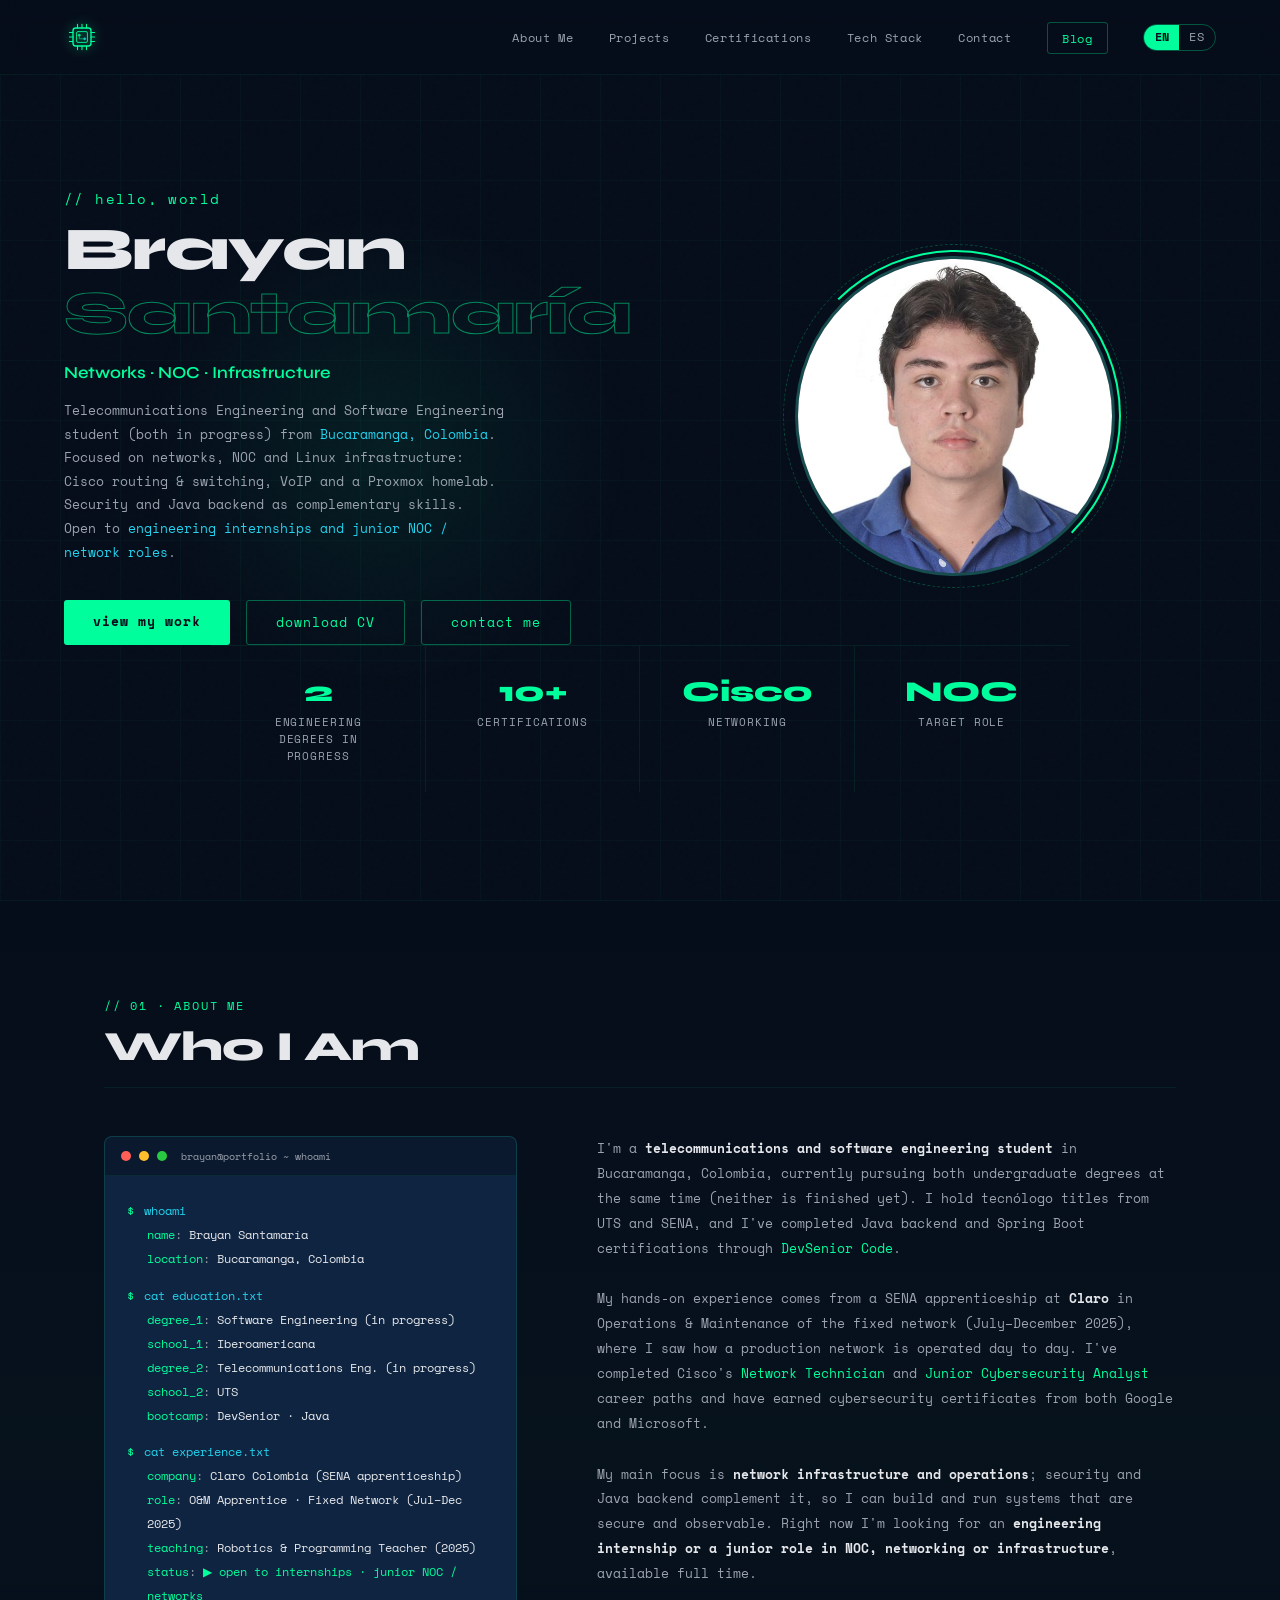
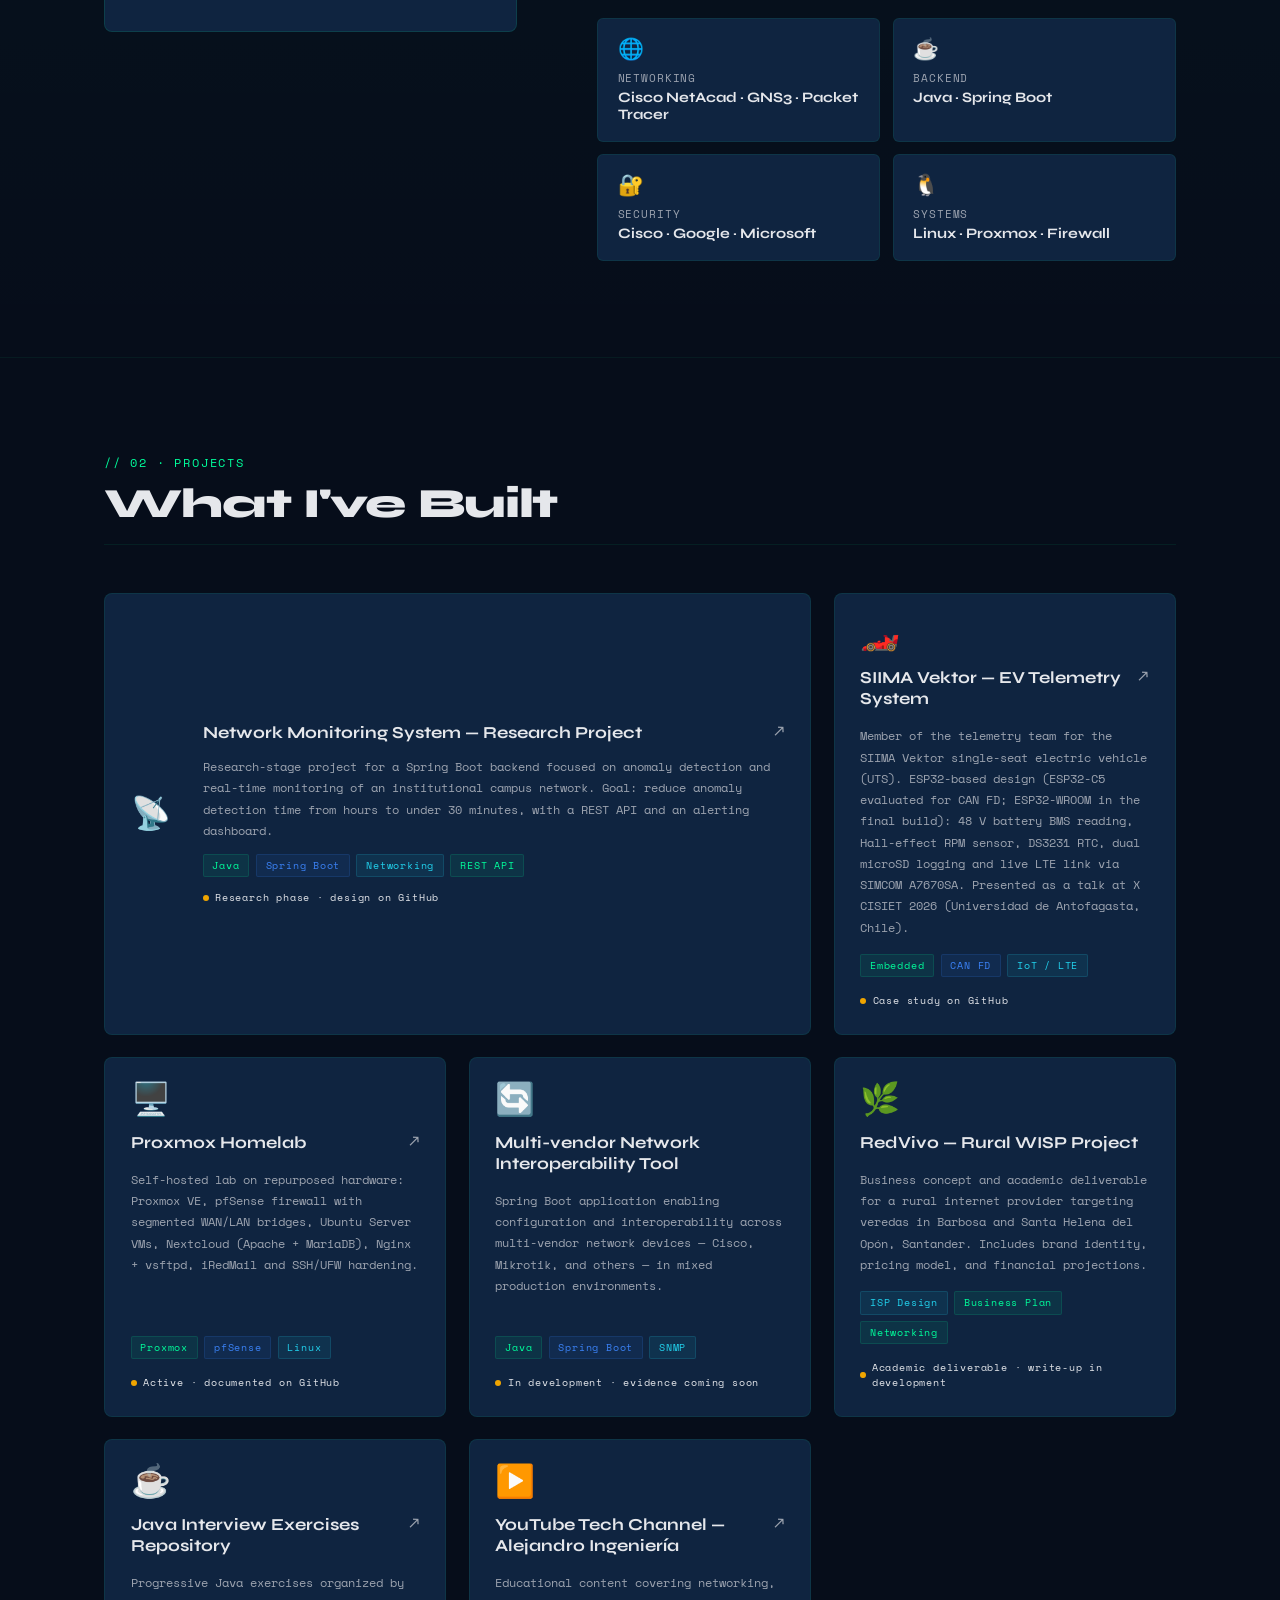
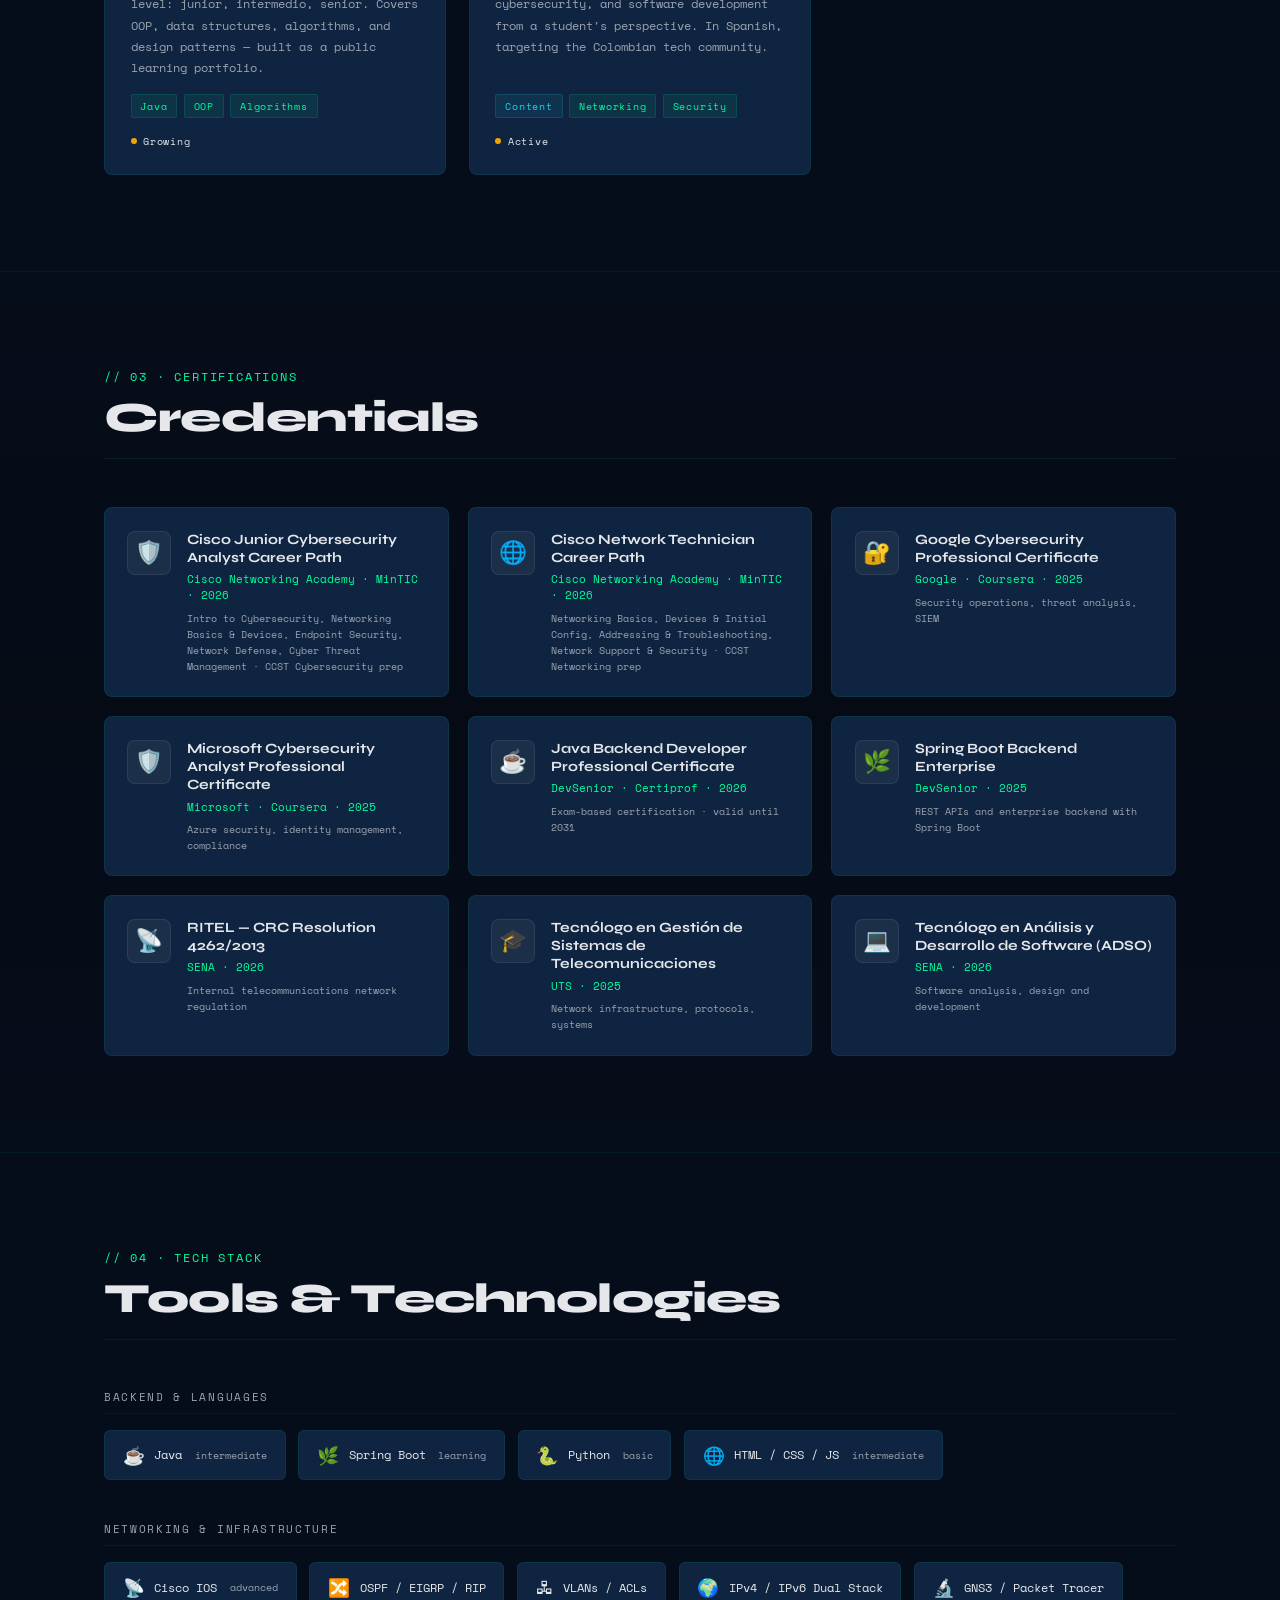
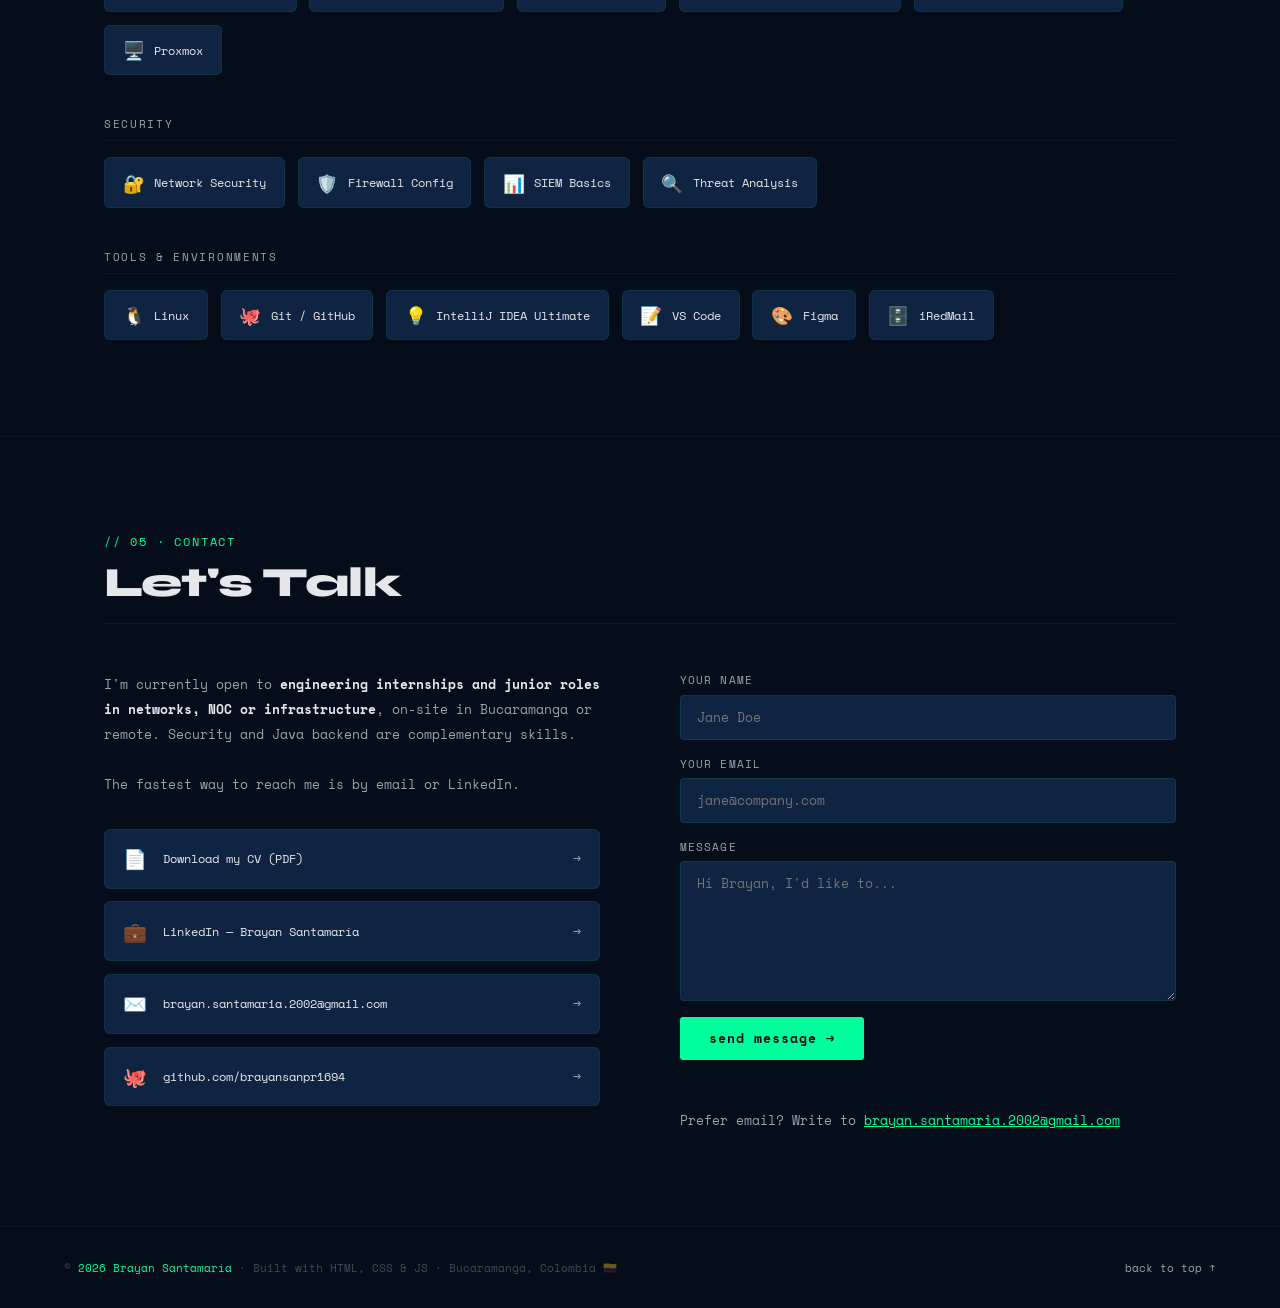
==== commit 25834520: "Enlaza tarjetas a sus repos y pasa el formulario a gmail (inglés)" ====
--- a/index.html
+++ b/index.html
@@ -20,7 +20,7 @@
   <meta property="og:image" content="https://brayansantamaria.dev/assets/photo.jpeg">
   <meta name="twitter:card" content="summary_large_image">
   <link rel="icon" href="data:image/svg+xml,%3Csvg xmlns='http://www.w3.org/2000/svg' viewBox='0 0 40 40'%3E%3Crect width='40' height='40' rx='8' fill='%230b0f14'/%3E%3Crect x='10' y='10' width='20' height='20' rx='3' fill='none' stroke='%2300FF9C' stroke-width='2'/%3E%3Ccircle cx='17' cy='18' r='2' fill='%2300FF9C'/%3E%3Ccircle cx='23' cy='22' r='2' fill='%2322D3EE'/%3E%3C/svg%3E">
-  <link rel="stylesheet" href="styles.css">
+  <link rel="stylesheet" href="styles.css?v=2">
 </head>
 <body>
 
@@ -198,11 +198,12 @@
       <div class="section-divider"></div>
       <div class="projects-grid">
 
-        <div class="project-card no-link featured-project">
+        <a href="https://github.com/brayansanpr1694/monitoreo-red-campus" target="_blank" rel="noopener" class="project-card featured-project">
           <div><div class="project-card-icon">📡</div></div>
           <div style="flex:1;display:flex;flex-direction:column;gap:0.8rem;">
             <div class="project-card-header">
               <div class="project-card-title">Network Monitoring System — Research Project</div>
+              <span class="project-card-arrow">↗</span>
             </div>
             <p class="project-card-desc">Research-stage project for a Spring Boot backend focused on anomaly detection and real-time monitoring of an institutional campus network. Goal: reduce anomaly detection time from hours to under 30 minutes, with a REST API and an alerting dashboard.</p>
             <div class="project-tags">
@@ -211,14 +212,15 @@
               <span class="project-tag cyan">Networking</span>
               <span class="project-tag">REST API</span>
             </div>
-            <span class="project-status wip">In development · evidence coming soon</span>
-          </div>
-        </div>
-
-        <div class="project-card no-link">
+            <span class="project-status wip">Research phase · design on GitHub</span>
+          </div>
+        </a>
+
+        <a href="https://github.com/brayansanpr1694/siima-vektor-telemetria" target="_blank" rel="noopener" class="project-card">
           <div class="project-card-icon">🏎️</div>
           <div class="project-card-header">
             <div class="project-card-title">SIIMA Vektor — EV Telemetry System</div>
+            <span class="project-card-arrow">↗</span>
           </div>
           <p class="project-card-desc">Member of the telemetry team for the SIIMA Vektor single-seat electric vehicle (UTS). ESP32-based design (ESP32-C5 evaluated for CAN FD; ESP32-WROOM in the final build): 48 V battery BMS reading, Hall-effect RPM sensor, DS3231 RTC, dual microSD logging and live LTE link via SIMCOM A7670SA. Presented as a talk at X CISIET 2026 (Universidad de Antofagasta, Chile).</p>
           <div class="project-tags">
@@ -226,13 +228,14 @@
             <span class="project-tag blue">CAN FD</span>
             <span class="project-tag cyan">IoT / LTE</span>
           </div>
-          <span class="project-status wip">In development · evidence coming soon</span>
-        </div>
-
-        <div class="project-card no-link">
+          <span class="project-status wip">Case study on GitHub</span>
+        </a>
+
+        <a href="https://github.com/brayansanpr1694/homelab-proxmox" target="_blank" rel="noopener" class="project-card">
           <div class="project-card-icon">🖥️</div>
           <div class="project-card-header">
             <div class="project-card-title">Proxmox Homelab</div>
+            <span class="project-card-arrow">↗</span>
           </div>
           <p class="project-card-desc">Self-hosted lab on repurposed hardware: Proxmox VE, pfSense firewall with segmented WAN/LAN bridges, Ubuntu Server VMs, Nextcloud (Apache + MariaDB), Nginx + vsftpd, iRedMail and SSH/UFW hardening.</p>
           <div class="project-tags">
@@ -240,8 +243,8 @@
             <span class="project-tag blue">pfSense</span>
             <span class="project-tag cyan">Linux</span>
           </div>
-          <span class="project-status wip">In development · evidence coming soon</span>
-        </div>
+          <span class="project-status wip">Active · documented on GitHub</span>
+        </a>
 
         <div class="project-card no-link">
           <div class="project-card-icon">🔄</div>
@@ -564,7 +567,7 @@
     });
 
     // Contact form (FormSubmit, AJAX). Same endpoint that is already active.
-    const FORM_ENDPOINT = 'https://formsubmit.co/ajax/brayan.santamaria@outlook.com';
+    const FORM_ENDPOINT = 'https://formsubmit.co/ajax/brayan.santamaria.2002@gmail.com';
     const FORM_TEXT = {
       sending: 'sending...',
       button: 'send message →',
